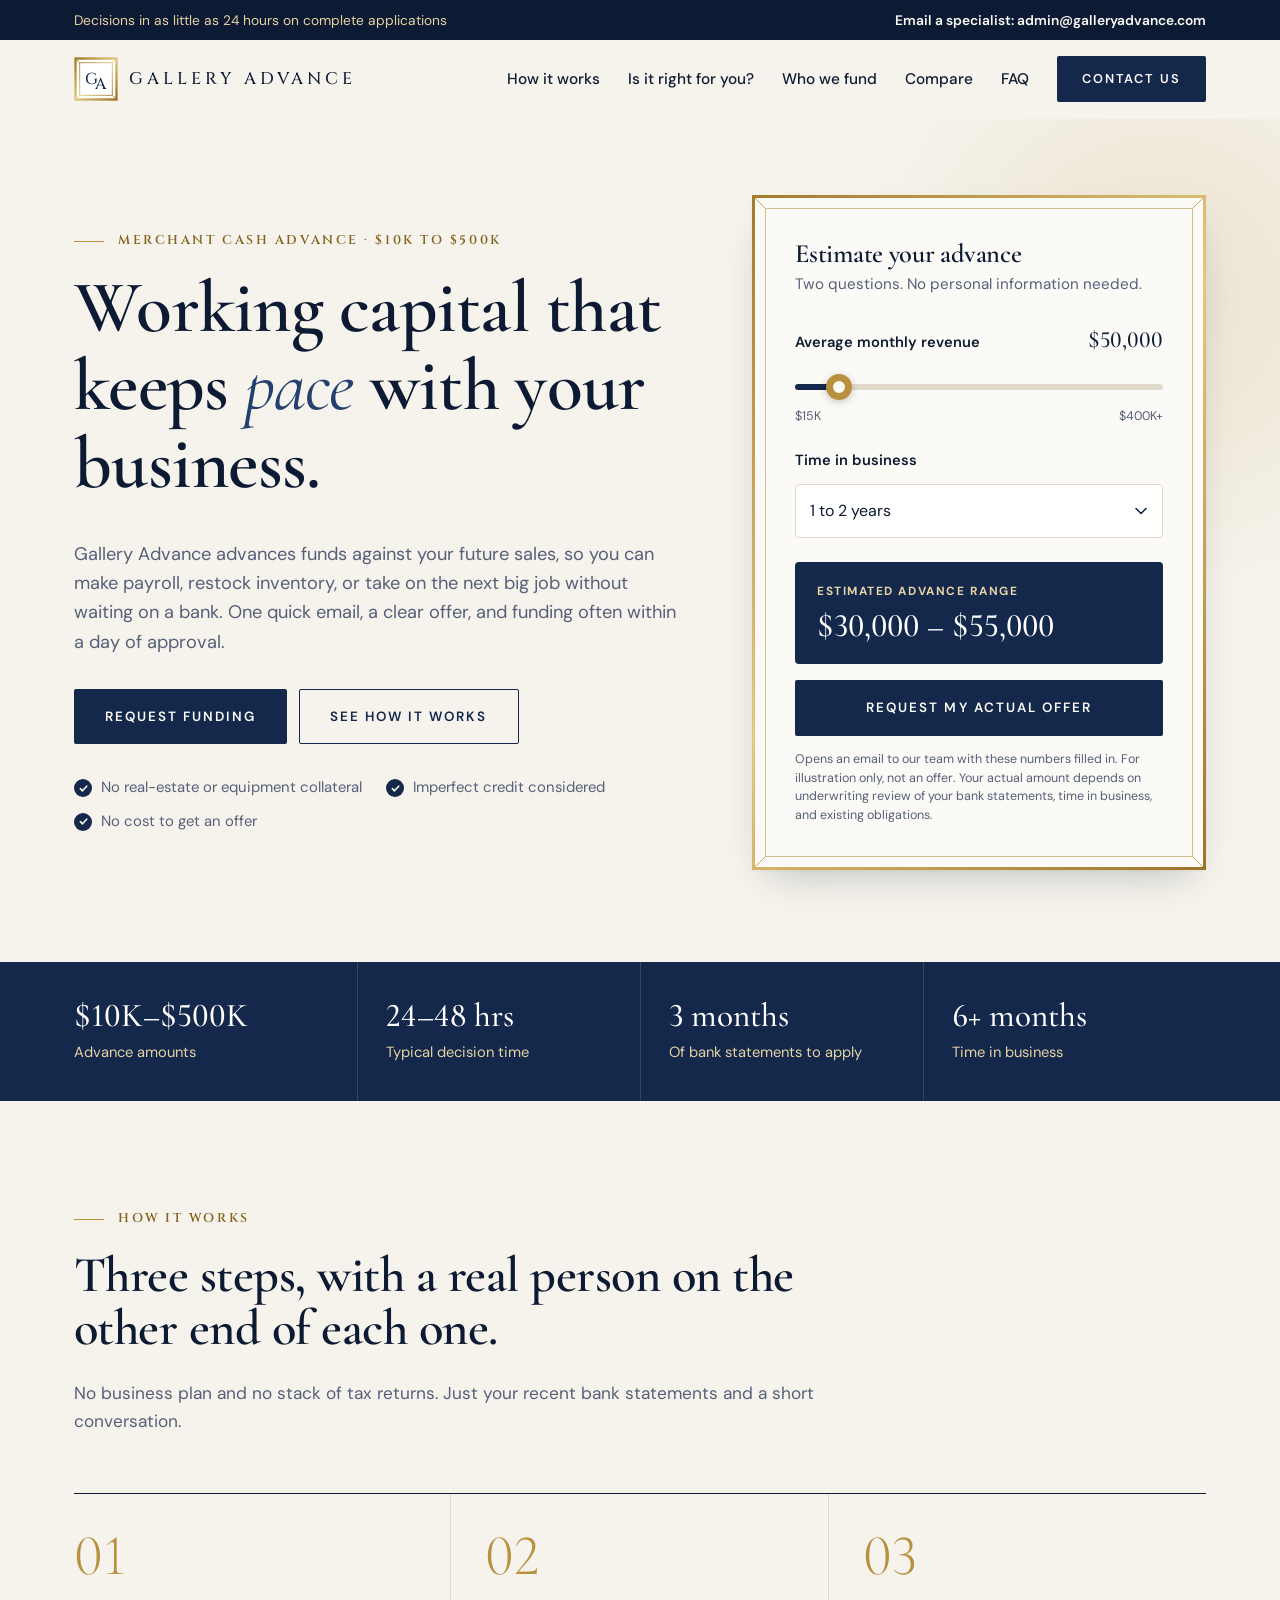
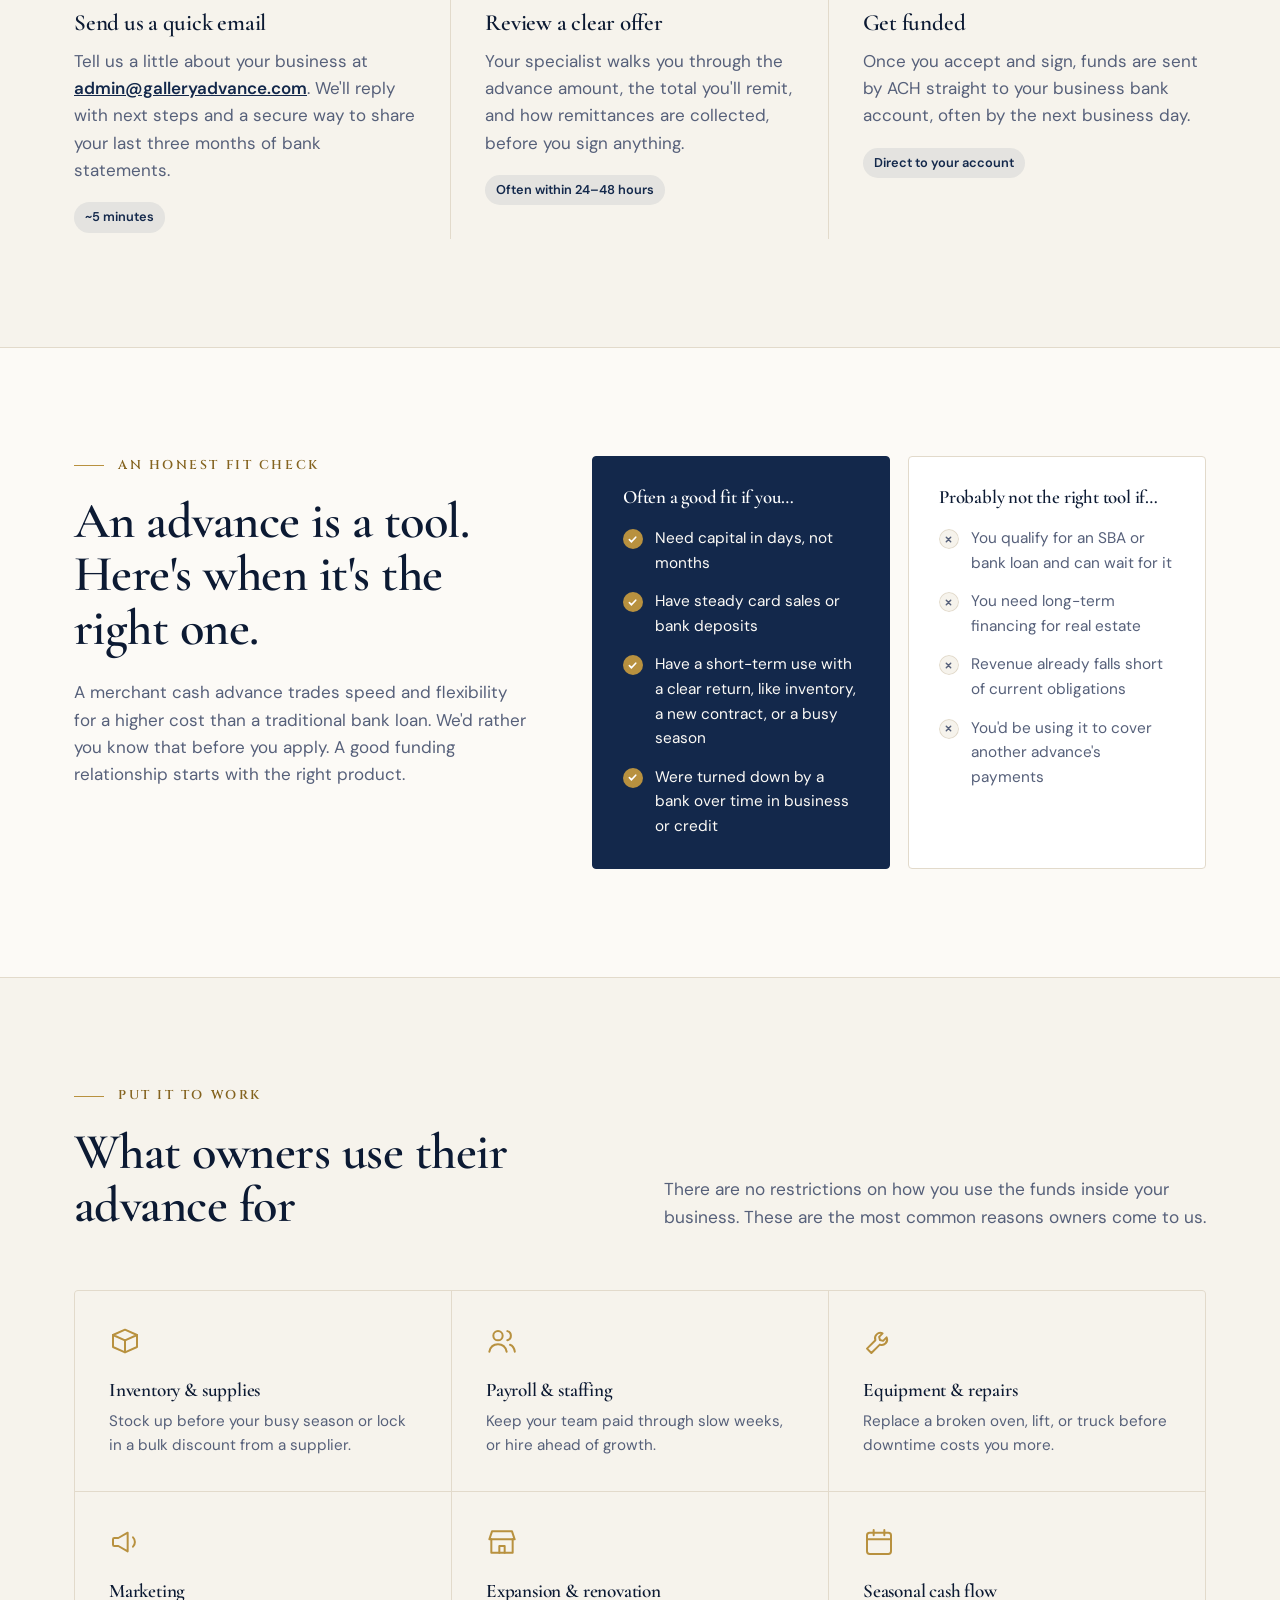
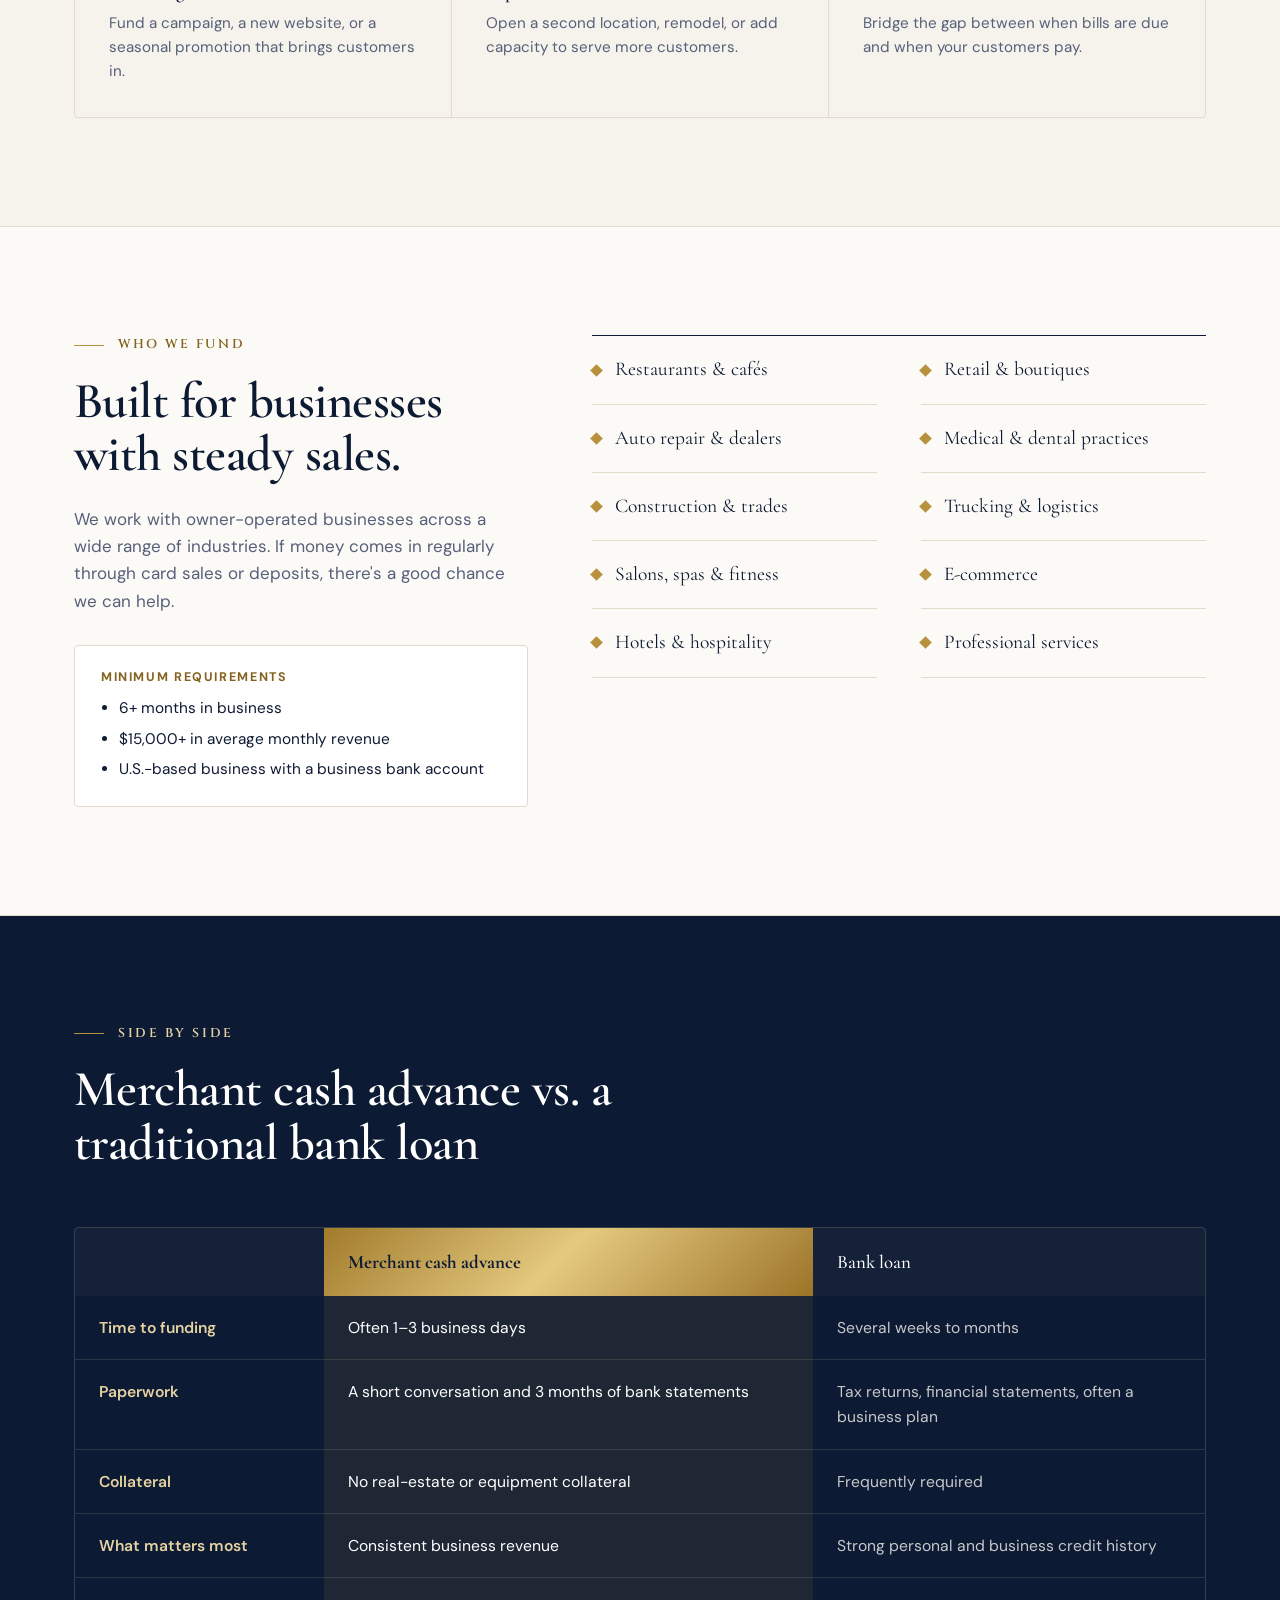
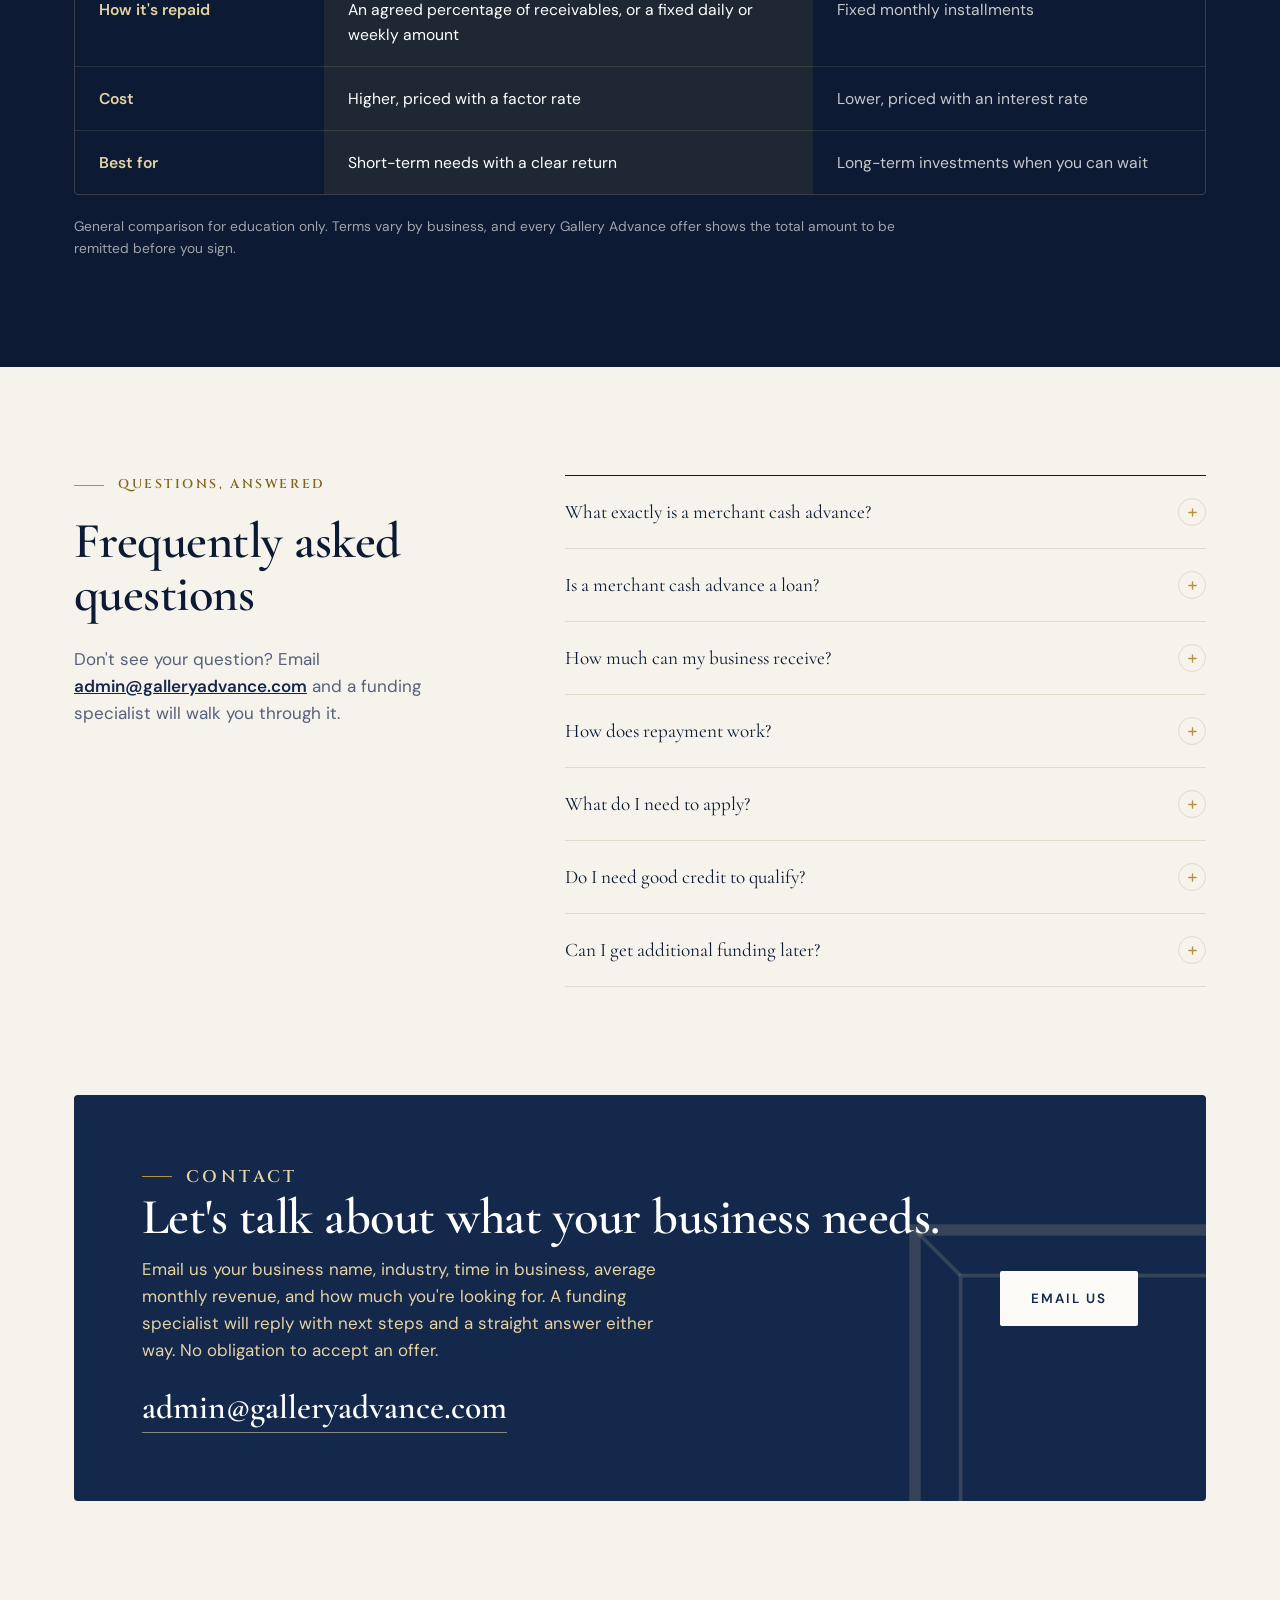
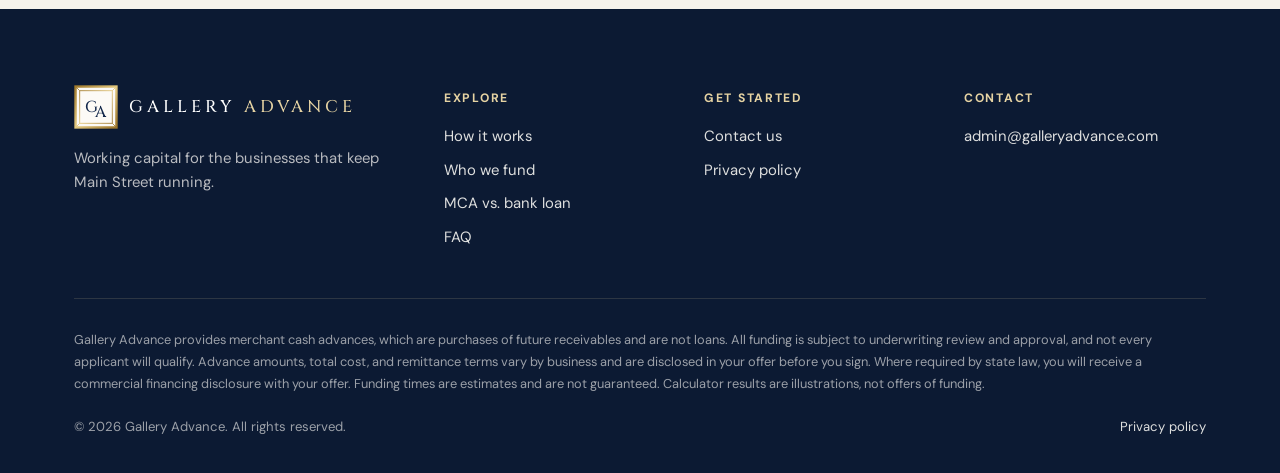
==== index.html @ 84981cef "Launch Gallery Advance website Co-Authored-By: Claude Opus 5.5 <noreply@anthropic.com>" ====
<!doctype html>
<html lang="en">
<head>
  <meta charset="utf-8">
  <meta name="viewport" content="width=device-width, initial-scale=1">
  <title>Gallery Advance | Merchant Cash Advances for Small Business</title>
  <meta name="description" content="Merchant cash advances from $10,000 to $500,000 for established small businesses. One quick email, a clear offer, and funding often within a day of approval.">
  <meta name="theme-color" content="#13284B">
  <meta property="og:type" content="website">
  <meta property="og:title" content="Gallery Advance | Merchant Cash Advances">
  <meta property="og:description" content="Working capital that keeps pace with your business. Advances from $10K to $500K.">
  <link rel="icon" href="data:image/svg+xml,%3Csvg xmlns='http://www.w3.org/2000/svg' viewBox='0 0 40 40'%3E%3Crect x='1.5' y='1.5' width='37' height='37' fill='%23fff' stroke='%23B8913F' stroke-width='3'/%3E%3Crect x='6' y='6' width='28' height='28' fill='none' stroke='%23B8913F' stroke-width='1'/%3E%3Ctext x='20' y='26.5' text-anchor='middle' font-family='Georgia,serif' font-size='16' fill='%2313284B'%3EGA%3C/text%3E%3C/svg%3E">
  <link rel="preconnect" href="https://fonts.googleapis.com">
  <link rel="preconnect" href="https://fonts.gstatic.com" crossorigin>
  <link href="https://fonts.googleapis.com/css2?family=Cinzel:wght@400;500;600&family=Cormorant+Garamond:ital,wght@0,500;0,600;0,700;1,500;1,600&family=DM+Sans:opsz,wght@9..40,400..700&display=swap" rel="stylesheet">
  <link rel="stylesheet" href="styles.css">
  <script type="application/ld+json">
  {"@context":"https://schema.org","@type":"FinancialService","name":"Gallery Advance","url":"https://www.galleryadvance.com/","email":"admin@galleryadvance.com","description":"Merchant cash advances from $10,000 to $500,000 for U.S. small businesses.","areaServed":"US"}
  </script>
</head>
<body>
<a class="skip" href="#main">Skip to content</a>

<div class="topbar">
  <div class="wrap topbar__inner">
    <span class="topbar__msg">Decisions in as little as 24 hours on complete applications</span>
    <a href="mailto:admin@galleryadvance.com">Email a specialist: admin@galleryadvance.com</a>
  </div>
</div>

<header class="header">
  <div class="wrap header__inner">
    <a class="brand" href="index.html" aria-label="Gallery Advance home">
      <svg class="brand__mark" viewBox="0 0 40 40" aria-hidden="true"><defs><linearGradient id="gaGoldH" x1="0" y1="0" x2="1" y2="1"><stop offset="0" stop-color="#A27B2C"/><stop offset=".5" stop-color="#E4C97F"/><stop offset="1" stop-color="#9C7428"/></linearGradient></defs><rect x="1.4" y="1.4" width="37.2" height="37.2" fill="#FFFFFF" stroke="url(#gaGoldH)" stroke-width="2.2"/><rect x="5.2" y="5.2" width="29.6" height="29.6" fill="none" stroke="url(#gaGoldH)" stroke-width=".8"/><path d="M1.4 1.4l3.8 3.8M38.6 1.4l-3.8 3.8M1.4 38.6l3.8-3.8M38.6 38.6l-3.8-3.8" stroke="url(#gaGoldH)" stroke-width=".8"/><text x="10" y="24.5" font-family="Cinzel,Georgia,serif" font-size="14.5" font-weight="500" fill="#13284B">G</text><text x="19" y="29.5" font-family="Cinzel,Georgia,serif" font-size="14.5" font-weight="500" fill="#13284B">A</text></svg>
      <span class="brand__name">Gallery <span>Advance</span></span>
    </a>
    <nav class="nav" id="nav" aria-label="Primary">
      <a href="#how">How it works</a>
      <a href="#fit">Is it right for you?</a>
      <a href="#industries">Who we fund</a>
      <a href="#compare">Compare</a>
      <a href="#faq">FAQ</a>
    </nav>
    <div class="header__cta">
      <a class="btn btn--primary" href="#contact">Contact us</a>
      <button class="menu-btn" type="button" aria-expanded="false" aria-controls="nav" aria-label="Open menu"><span></span><span></span></button>
    </div>
  </div>
</header>

<main id="main">

  <!-- HERO -->
  <section class="hero">
    <div class="wrap hero__grid">
      <div class="hero__copy">
        <p class="eyebrow">Merchant cash advance &middot; $10K to $500K</p>
        <h1>Working capital that keeps <em>pace</em> with your business.</h1>
        <p class="lead">Gallery Advance advances funds against your future sales, so you can make payroll, restock inventory, or take on the next big job without waiting on a bank. One quick email, a clear offer, and funding often within a day of approval.</p>
        <div class="hero__actions">
          <a class="btn btn--primary btn--lg" href="mailto:admin@galleryadvance.com?subject=Funding%20inquiry" data-mail>Request funding</a>
          <a class="btn btn--ghost btn--lg" href="#how">See how it works</a>
        </div>
        <ul class="ticks">
          <li>No real-estate or equipment collateral</li>
          <li>Imperfect credit considered</li>
          <li>No cost to get an offer</li>
        </ul>
      </div>

      <aside class="calc" aria-labelledby="calc-title">
        <h2 id="calc-title">Estimate your advance</h2>
        <p class="calc__sub">Two questions. No personal information needed.</p>

        <label class="calc__label" for="rev">Average monthly revenue <output id="revOut" for="rev">$50,000</output></label>
        <input class="range" type="range" id="rev" min="15000" max="400000" step="5000" value="50000">
        <div class="calc__scale" aria-hidden="true"><span>$15K</span><span>$400K+</span></div>

        <label class="calc__label" for="tib">Time in business</label>
        <select class="control" id="tib">
          <option value="0-6">Less than 6 months</option>
          <option value="6-12">6 to 12 months</option>
          <option value="1-2" selected>1 to 2 years</option>
          <option value="2-5">2 to 5 years</option>
          <option value="5+">More than 5 years</option>
        </select>

        <div class="calc__result" aria-live="polite">
          <span class="calc__result-label" id="calcLabel">Estimated advance range</span>
          <strong id="calcRange">$30,000 – $55,000</strong>
        </div>
        <a class="btn btn--primary btn--block btn--lg" id="calcCta" href="mailto:admin@galleryadvance.com?subject=Funding%20inquiry">Request my actual offer</a>
        <p class="calc__note">Opens an email to our team with these numbers filled in. For illustration only, not an offer. Your actual amount depends on underwriting review of your bank statements, time in business, and existing obligations.</p>
      </aside>
    </div>
  </section>

  <!-- FACTS -->
  <section class="facts" aria-label="Program highlights">
    <div class="wrap facts__grid">
      <div><strong>$10K–$500K</strong><span>Advance amounts</span></div>
      <div><strong>24–48 hrs</strong><span>Typical decision time</span></div>
      <div><strong>3 months</strong><span>Of bank statements to apply</span></div>
      <div><strong>6+ months</strong><span>Time in business</span></div>
    </div>
  </section>

  <!-- HOW IT WORKS -->
  <section class="section" id="how">
    <div class="wrap">
      <div class="section__head">
        <p class="eyebrow">How it works</p>
        <h2>Three steps, with a real person on the other end of each one.</h2>
        <p>No business plan and no stack of tax returns. Just your recent bank statements and a short conversation.</p>
      </div>
      <ol class="steps">
        <li class="step">
          <span class="step__num">01</span>
          <h3>Send us a quick email</h3>
          <p>Tell us a little about your business at <a href="mailto:admin@galleryadvance.com">admin@galleryadvance.com</a>. We'll reply with next steps and a secure way to share your last three months of bank statements.</p>
          <span class="step__meta">~5 minutes</span>
        </li>
        <li class="step">
          <span class="step__num">02</span>
          <h3>Review a clear offer</h3>
          <p>Your specialist walks you through the advance amount, the total you'll remit, and how remittances are collected, before you sign anything.</p>
          <span class="step__meta">Often within 24–48 hours</span>
        </li>
        <li class="step">
          <span class="step__num">03</span>
          <h3>Get funded</h3>
          <p>Once you accept and sign, funds are sent by ACH straight to your business bank account, often by the next business day.</p>
          <span class="step__meta">Direct to your account</span>
        </li>
      </ol>
    </div>
  </section>

  <!-- FIT CHECK -->
  <section class="section section--paper" id="fit">
    <div class="wrap fit">
      <div class="fit__intro">
        <p class="eyebrow">An honest fit check</p>
        <h2>An advance is a tool. Here's when it's the right one.</h2>
        <p>A merchant cash advance trades speed and flexibility for a higher cost than a traditional bank loan. We'd rather you know that before you apply. A good funding relationship starts with the right product.</p>
      </div>
      <div class="fit__cols">
        <div class="fit__card fit__card--yes">
          <h3>Often a good fit if you&hellip;</h3>
          <ul>
            <li>Need capital in days, not months</li>
            <li>Have steady card sales or bank deposits</li>
            <li>Have a short-term use with a clear return, like inventory, a new contract, or a busy season</li>
            <li>Were turned down by a bank over time in business or credit</li>
          </ul>
        </div>
        <div class="fit__card fit__card--no">
          <h3>Probably not the right tool if&hellip;</h3>
          <ul>
            <li>You qualify for an SBA or bank loan and can wait for it</li>
            <li>You need long-term financing for real estate</li>
            <li>Revenue already falls short of current obligations</li>
            <li>You'd be using it to cover another advance's payments</li>
          </ul>
        </div>
      </div>
    </div>
  </section>

  <!-- USES -->
  <section class="section" id="uses">
    <div class="wrap">
      <div class="section__head section__head--split">
        <div>
          <p class="eyebrow">Put it to work</p>
          <h2>What owners use their advance for</h2>
        </div>
        <p class="lead">There are no restrictions on how you use the funds inside your business. These are the most common reasons owners come to us.</p>
      </div>
      <div class="uses">
        <article class="use">
          <svg viewBox="0 0 24 24" aria-hidden="true"><path d="M3 7.5l9-4 9 4-9 4-9-4z"/><path d="M3 7.5v9l9 4 9-4v-9"/><path d="M12 11.5v9"/></svg>
          <h3>Inventory &amp; supplies</h3>
          <p>Stock up before your busy season or lock in a bulk discount from a supplier.</p>
        </article>
        <article class="use">
          <svg viewBox="0 0 24 24" aria-hidden="true"><circle cx="9" cy="8" r="3.5"/><path d="M2.5 20c.8-3.6 3.3-5.5 6.5-5.5s5.7 1.9 6.5 5.5"/><path d="M16 4.6a3.5 3.5 0 010 6.8"/><path d="M18 14.8c2 .7 3.2 2.4 3.6 5.2"/></svg>
          <h3>Payroll &amp; staffing</h3>
          <p>Keep your team paid through slow weeks, or hire ahead of growth.</p>
        </article>
        <article class="use">
          <svg viewBox="0 0 24 24" aria-hidden="true"><path d="M14.7 6.3a4 4 0 00-5.4 5.1L3 17.7 6.3 21l6.3-6.3a4 4 0 005.1-5.4l-2.6 2.6-2.4-.6-.6-2.4 2.6-2.6z"/></svg>
          <h3>Equipment &amp; repairs</h3>
          <p>Replace a broken oven, lift, or truck before downtime costs you more.</p>
        </article>
        <article class="use">
          <svg viewBox="0 0 24 24" aria-hidden="true"><path d="M3 10v4a1 1 0 001 1h3l7 4V5L7 9H4a1 1 0 00-1 1z"/><path d="M18 8.5a5 5 0 010 7"/></svg>
          <h3>Marketing</h3>
          <p>Fund a campaign, a new website, or a seasonal promotion that brings customers in.</p>
        </article>
        <article class="use">
          <svg viewBox="0 0 24 24" aria-hidden="true"><path d="M4 10v10h16V10"/><path d="M2.5 10L4.5 4h15l2 6z"/><path d="M10 20v-5h4v5"/></svg>
          <h3>Expansion &amp; renovation</h3>
          <p>Open a second location, remodel, or add capacity to serve more customers.</p>
        </article>
        <article class="use">
          <svg viewBox="0 0 24 24" aria-hidden="true"><rect x="3" y="5" width="18" height="16" rx="2"/><path d="M3 10h18M8 3v4M16 3v4"/></svg>
          <h3>Seasonal cash flow</h3>
          <p>Bridge the gap between when bills are due and when your customers pay.</p>
        </article>
      </div>
    </div>
  </section>

  <!-- INDUSTRIES -->
  <section class="section section--paper" id="industries">
    <div class="wrap industries">
      <div class="industries__intro">
        <p class="eyebrow">Who we fund</p>
        <h2>Built for businesses with steady sales.</h2>
        <p>We work with owner-operated businesses across a wide range of industries. If money comes in regularly through card sales or deposits, there's a good chance we can help.</p>
        <div class="reqs">
          <h3>Minimum requirements</h3>
          <ul>
            <li>6+ months in business</li>
            <li>$15,000+ in average monthly revenue</li>
            <li>U.S.-based business with a business bank account</li>
          </ul>
        </div>
      </div>
      <ul class="industry-list">
        <li>Restaurants &amp; cafés</li>
        <li>Retail &amp; boutiques</li>
        <li>Auto repair &amp; dealers</li>
        <li>Medical &amp; dental practices</li>
        <li>Construction &amp; trades</li>
        <li>Trucking &amp; logistics</li>
        <li>Salons, spas &amp; fitness</li>
        <li>E-commerce</li>
        <li>Hotels &amp; hospitality</li>
        <li>Professional services</li>
      </ul>
    </div>
  </section>

  <!-- COMPARE -->
  <section class="section section--navy" id="compare">
    <div class="wrap">
      <div class="section__head">
        <p class="eyebrow eyebrow--light">Side by side</p>
        <h2>Merchant cash advance vs. a traditional bank loan</h2>
      </div>
      <div class="table-wrap">
        <table class="compare">
          <thead>
            <tr><th scope="col"><span class="sr-only">Feature</span></th><th scope="col" class="is-mca">Merchant cash advance</th><th scope="col">Bank loan</th></tr>
          </thead>
          <tbody>
            <tr><th scope="row">Time to funding</th><td class="is-mca">Often 1–3 business days</td><td>Several weeks to months</td></tr>
            <tr><th scope="row">Paperwork</th><td class="is-mca">A short conversation and 3 months of bank statements</td><td>Tax returns, financial statements, often a business plan</td></tr>
            <tr><th scope="row">Collateral</th><td class="is-mca">No real-estate or equipment collateral</td><td>Frequently required</td></tr>
            <tr><th scope="row">What matters most</th><td class="is-mca">Consistent business revenue</td><td>Strong personal and business credit history</td></tr>
            <tr><th scope="row">How it's repaid</th><td class="is-mca">An agreed percentage of receivables, or a fixed daily or weekly amount</td><td>Fixed monthly installments</td></tr>
            <tr><th scope="row">Cost</th><td class="is-mca">Higher, priced with a factor rate</td><td>Lower, priced with an interest rate</td></tr>
            <tr><th scope="row">Best for</th><td class="is-mca">Short-term needs with a clear return</td><td>Long-term investments when you can wait</td></tr>
          </tbody>
        </table>
      </div>
      <p class="compare-note">General comparison for education only. Terms vary by business, and every Gallery Advance offer shows the total amount to be remitted before you sign.</p>
    </div>
  </section>

  <!-- FAQ -->
  <section class="section" id="faq">
    <div class="wrap faq">
      <div class="faq__intro">
        <p class="eyebrow">Questions, answered</p>
        <h2>Frequently asked questions</h2>
        <p>Don't see your question? Email <a href="mailto:admin@galleryadvance.com">admin@galleryadvance.com</a> and a funding specialist will walk you through it.</p>
      </div>
      <div class="faq__list">
        <details>
          <summary>What exactly is a merchant cash advance?</summary>
          <p>A merchant cash advance gives your business a lump sum of working capital in exchange for a portion of its future receivables. Instead of borrowing money and paying interest, you sell a fixed amount of future sales at a discount, then remit that amount over time as your business brings in revenue.</p>
        </details>
        <details>
          <summary>Is a merchant cash advance a loan?</summary>
          <p>No. It's a commercial purchase of future receivables, which is why it's priced with a factor rate rather than an interest rate. Before you sign, your specialist will show you the exact total to be remitted, how remittances are collected, and any fees.</p>
        </details>
        <details>
          <summary>How much can my business receive?</summary>
          <p>Advances range from $10,000 to $500,000. Most offers fall between roughly half and one-and-a-half times your average monthly revenue, depending on your deposit history, time in business, and existing obligations.</p>
        </details>
        <details>
          <summary>How does repayment work?</summary>
          <p>Remittances are collected automatically from your business bank account, either as an agreed percentage of your receivables or as a fixed daily or weekly amount based on your average revenue. Agreements include a reconciliation provision, so if your revenue drops you can ask for remittances to be adjusted to reflect what you actually took in.</p>
        </details>
        <details>
          <summary>What do I need to apply?</summary>
          <p>A few details about your business (just email us to get started), your last three months of business bank statements, and a government-issued ID for each owner. Occasionally we'll ask for a voided business check or proof of ownership.</p>
        </details>
        <details>
          <summary>Do I need good credit to qualify?</summary>
          <p>Not necessarily. Our review focuses mainly on the health of your business, meaning your deposits, revenue consistency, and time in business. Owners with less-than-perfect personal credit are regularly considered.</p>
        </details>
        <details>
          <summary>Can I get additional funding later?</summary>
          <p>Yes. Once you've remitted a meaningful portion of your current advance and your account is in good standing, you may be eligible to renew, often for a larger amount.</p>
        </details>
      </div>
    </div>
  </section>

  <!-- CONTACT -->
  <section class="cta-band" id="contact">
    <div class="wrap">
      <div class="cta-band__inner">
        <div>
          <p class="eyebrow eyebrow--light">Contact</p>
          <h2>Let's talk about what your business needs.</h2>
          <p>Email us your business name, industry, time in business, average monthly revenue, and how much you're looking for. A funding specialist will reply with next steps and a straight answer either way. No obligation to accept an offer.</p>
          <a class="cta-band__email" href="mailto:admin@galleryadvance.com">admin@galleryadvance.com</a>
        </div>
        <div class="cta-band__actions">
          <a class="btn btn--light btn--lg" href="mailto:admin@galleryadvance.com?subject=Funding%20inquiry" data-mail>Email us</a>
        </div>
      </div>
    </div>
  </section>
</main>

<footer class="footer">
  <div class="wrap">
    <div class="footer__grid">
      <div>
        <a class="brand" href="index.html" aria-label="Gallery Advance home">
          <svg class="brand__mark" viewBox="0 0 40 40" aria-hidden="true"><defs><linearGradient id="gaGoldF" x1="0" y1="0" x2="1" y2="1"><stop offset="0" stop-color="#A27B2C"/><stop offset=".5" stop-color="#E4C97F"/><stop offset="1" stop-color="#9C7428"/></linearGradient></defs><rect x="1.4" y="1.4" width="37.2" height="37.2" fill="#FCFAF6" stroke="url(#gaGoldF)" stroke-width="2.2"/><rect x="5.2" y="5.2" width="29.6" height="29.6" fill="none" stroke="url(#gaGoldF)" stroke-width=".8"/><path d="M1.4 1.4l3.8 3.8M38.6 1.4l-3.8 3.8M1.4 38.6l3.8-3.8M38.6 38.6l-3.8-3.8" stroke="url(#gaGoldF)" stroke-width=".8"/><text x="10" y="24.5" font-family="Cinzel,Georgia,serif" font-size="14.5" font-weight="500" fill="#13284B">G</text><text x="19" y="29.5" font-family="Cinzel,Georgia,serif" font-size="14.5" font-weight="500" fill="#13284B">A</text></svg>
          <span class="brand__name">Gallery <span>Advance</span></span>
        </a>
        <p class="footer__blurb">Working capital for the businesses that keep Main Street running.</p>
      </div>
      <div>
        <h4>Explore</h4>
        <ul>
          <li><a href="#how">How it works</a></li>
          <li><a href="#industries">Who we fund</a></li>
          <li><a href="#compare">MCA vs. bank loan</a></li>
          <li><a href="#faq">FAQ</a></li>
        </ul>
      </div>
      <div>
        <h4>Get started</h4>
        <ul>
          <li><a href="#contact">Contact us</a></li>
          <li><a href="privacy.html">Privacy policy</a></li>
        </ul>
      </div>
      <div>
        <h4>Contact</h4>
        <ul>
          <li><a href="mailto:admin@galleryadvance.com">admin@galleryadvance.com</a></li>
        </ul>
      </div>
    </div>
    <div class="footer__legal">
      <p>Gallery Advance provides merchant cash advances, which are purchases of future receivables and are not loans. All funding is subject to underwriting review and approval, and not every applicant will qualify. Advance amounts, total cost, and remittance terms vary by business and are disclosed in your offer before you sign. Where required by state law, you will receive a commercial financing disclosure with your offer. Funding times are estimates and are not guaranteed. Calculator results are illustrations, not offers of funding.</p>
    </div>
    <div class="footer__bottom">
      <span>&copy; <span data-year>2026</span> Gallery Advance. All rights reserved.</span>
      <a href="privacy.html">Privacy policy</a>
    </div>
  </div>
</footer>

<script src="main.js" defer></script>
</body>
</html>
---- styles.css ----
/* ==========================================================
   Gallery Advance — site styles
   Palette: ivory · navy · gold (matches the GA framed logo)
   Type: Cormorant Garamond (display) + Cinzel (caps) + DM Sans (text)
   ========================================================== */

*,*::before,*::after{box-sizing:border-box}
html{scroll-behavior:smooth;-webkit-text-size-adjust:100%}
[hidden]{display:none!important}

:root{
  --cream:#F6F3EC;
  --paper:#FCFAF6;
  --white:#FFFFFF;
  --ink:#0F1B33;
  --navy:#13284B;
  --navy-deep:#0C1A33;
  --navy-2:#24406E;
  --gold:#B8913F;         /* decorative fills + frames */
  --gold-ink:#84631F;     /* gold for small text on light bg */
  --gold-light:#E6D3A3;
  --gold-grad:linear-gradient(135deg,#A27B2C 0%,#E4C97F 48%,#9C7428 100%);
  --muted:#56607A;
  --line:#E2DACB;
  --error:#A8402C;
  --serif:"Cormorant Garamond",Georgia,"Times New Roman",serif;
  --caps:"Cinzel",Georgia,serif;
  --sans:"DM Sans",system-ui,-apple-system,"Segoe UI",Roboto,sans-serif;
  --r:4px;
  --wrap:1180px;
  --shadow:0 1px 2px rgba(12,26,51,.05),0 18px 40px -18px rgba(12,26,51,.28);
}
html{font-variant-numeric:lining-nums}

body{margin:0;background:var(--cream);color:var(--ink);font-family:var(--sans);font-size:17px;line-height:1.6;-webkit-font-smoothing:antialiased;text-rendering:optimizeLegibility}
img,svg{display:block;max-width:100%}
a{color:inherit}
h1,h2,h3{font-family:var(--serif);font-weight:600;line-height:1.06;letter-spacing:-.01em;margin:0 0 .5em;color:var(--navy-deep)}
h1{font-size:clamp(2.7rem,5.8vw,4.6rem)}
h2{font-size:clamp(2.15rem,4vw,3.15rem)}
h3{font-size:1.45rem;line-height:1.15}
p{margin:0 0 1em}
:focus-visible{outline:3px solid var(--gold);outline-offset:3px}
section[id]{scroll-margin-top:96px}

.wrap{max-width:var(--wrap);margin:0 auto;padding:0 24px}
.sr-only{position:absolute;width:1px;height:1px;padding:0;margin:-1px;overflow:hidden;clip:rect(0,0,0,0);white-space:nowrap;border:0}
.skip{position:absolute;left:16px;top:-80px;z-index:100;background:var(--navy);color:var(--paper);padding:10px 16px;border-radius:8px;text-decoration:none;font-weight:600}
.skip:focus{top:12px}

.eyebrow{font-family:var(--caps);font-size:.8rem;font-weight:600;letter-spacing:.2em;text-transform:uppercase;color:var(--gold-ink);margin:0 0 18px;display:flex;align-items:center;gap:14px}
.eyebrow::before{content:"";width:30px;height:1px;background:var(--gold);flex:none}
.eyebrow--light{color:var(--gold-light)}
.lead{font-size:1.14rem;color:var(--muted);max-width:35em}

/* ---------- Buttons ---------- */
.btn{display:inline-flex;align-items:center;justify-content:center;gap:8px;font:600 .8rem/1 var(--sans);letter-spacing:.15em;text-transform:uppercase;padding:16px 24px;border-radius:2px;text-decoration:none;border:1.5px solid transparent;cursor:pointer;transition:background-color .2s,color .2s,border-color .2s,transform .2s;white-space:nowrap}
.btn:active{transform:translateY(1px)}
.btn--primary{background:var(--navy);color:var(--paper)}
.btn--primary:hover{background:var(--navy-2)}
.btn--ghost{border-color:var(--navy);color:var(--navy)}
.btn--ghost:hover{background:var(--navy);color:var(--paper)}
.btn--light{background:var(--paper);color:var(--navy)}
.btn--light:hover{background:var(--white)}
.btn--lg{padding:20px 30px;font-size:.84rem}
.btn--block{width:100%}
.btn[disabled]{opacity:.65;cursor:progress}

/* ---------- Top bar + header ---------- */
.topbar{background:var(--navy-deep);color:var(--gold-light);font-size:.86rem}
.topbar__inner{display:flex;justify-content:space-between;align-items:center;gap:16px;min-height:40px}
.topbar a{color:var(--paper);text-decoration:none;font-weight:600}
.topbar a:hover{text-decoration:underline}

.header{position:sticky;top:0;z-index:50;background:rgba(246,243,236,.93);-webkit-backdrop-filter:saturate(1.4) blur(10px);backdrop-filter:saturate(1.4) blur(10px);border-bottom:1px solid transparent;transition:border-color .2s,box-shadow .2s}
.header.is-scrolled{border-color:var(--line);box-shadow:0 8px 24px -20px rgba(12,26,51,.6)}
.header__inner{display:flex;align-items:center;gap:28px;min-height:78px;position:relative}
.brand{display:flex;align-items:center;gap:11px;text-decoration:none;color:var(--navy-deep);flex:none}
.brand svg{width:44px;height:44px;flex:none}
.brand__name{font-family:var(--caps);font-size:1.06rem;font-weight:500;letter-spacing:.24em;line-height:1;text-transform:uppercase;white-space:nowrap}
.brand__name span{display:inline}
.nav{display:flex;gap:28px;margin-left:auto}
.nav a{text-decoration:none;font-weight:500;font-size:.96rem;color:var(--ink);position:relative;padding:6px 0}
.nav a::after{content:"";position:absolute;left:0;right:0;bottom:0;height:1.5px;background:var(--gold);transform:scaleX(0);transform-origin:left;transition:transform .25s}
.nav a:hover::after{transform:scaleX(1)}
.header__cta{display:flex;align-items:center;gap:10px}
.menu-btn{display:none;width:44px;height:44px;border-radius:50%;border:1.5px solid var(--navy);background:transparent;align-items:center;justify-content:center;flex-direction:column;gap:5px;cursor:pointer;padding:0}
.menu-btn span{display:block;width:18px;height:1.5px;background:var(--navy);transition:transform .2s}
.menu-btn[aria-expanded="true"] span:first-child{transform:translateY(3.25px) rotate(45deg)}
.menu-btn[aria-expanded="true"] span:last-child{transform:translateY(-3.25px) rotate(-45deg)}

/* ---------- Hero ---------- */
.hero{padding:76px 0 92px;position:relative;overflow:hidden}
.hero::before{content:"";position:absolute;right:-220px;top:-160px;width:680px;height:680px;border-radius:50%;background:radial-gradient(circle,rgba(184,145,63,.17),transparent 64%);pointer-events:none}
.hero__grid{display:grid;grid-template-columns:1.15fr .85fr;gap:64px;align-items:center;position:relative}
.hero h1 em{font-style:italic;font-weight:400;color:var(--navy-2)}
.hero__actions{display:flex;flex-wrap:wrap;gap:12px;margin:32px 0}
.ticks{list-style:none;padding:0;margin:0;display:flex;flex-wrap:wrap;gap:10px 24px;font-size:.93rem;color:var(--muted)}
.ticks li{display:flex;align-items:center;gap:9px}
.ticks li::before{content:"";width:18px;height:18px;border-radius:50%;flex:none;background:var(--navy) url("data:image/svg+xml,%3Csvg xmlns='http://www.w3.org/2000/svg' viewBox='0 0 12 12'%3E%3Cpath d='M2.6 6.2l2.3 2.3 4.6-5' fill='none' stroke='%23F6F3EC' stroke-width='1.8' stroke-linecap='round' stroke-linejoin='round'/%3E%3C/svg%3E") center/11px no-repeat}

/* ---------- Calculator card ---------- */
/* Framed like the GA logo: gold outer frame, thin inner frame, bevelled corners */
.calc{border:3px solid transparent;border-radius:0;padding:42px 40px;box-shadow:var(--shadow);position:relative;background:linear-gradient(var(--paper),var(--paper)) padding-box,var(--gold-grad) border-box}
.calc::before{content:"";position:absolute;inset:10px;border:1px solid rgba(184,145,63,.6);pointer-events:none}
.calc::after{content:"";position:absolute;inset:0;pointer-events:none;background:
  linear-gradient(45deg,transparent calc(50% - .7px),rgba(184,145,63,.75) 50%,transparent calc(50% + .7px)) left top/10px 10px no-repeat,
  linear-gradient(-45deg,transparent calc(50% - .7px),rgba(184,145,63,.75) 50%,transparent calc(50% + .7px)) right top/10px 10px no-repeat,
  linear-gradient(-45deg,transparent calc(50% - .7px),rgba(184,145,63,.75) 50%,transparent calc(50% + .7px)) left bottom/10px 10px no-repeat,
  linear-gradient(45deg,transparent calc(50% - .7px),rgba(184,145,63,.75) 50%,transparent calc(50% + .7px)) right bottom/10px 10px no-repeat}
.calc h2{font-size:1.65rem;margin-bottom:4px}
.calc__sub{color:var(--muted);font-size:.95rem;margin-bottom:26px}
.calc__label{display:flex;justify-content:space-between;align-items:baseline;gap:12px;font-weight:600;font-size:.92rem;margin-bottom:12px}
.calc__label output{font-family:var(--serif);font-size:1.45rem;color:var(--navy-deep);font-weight:500}
.calc__scale{display:flex;justify-content:space-between;font-size:.78rem;color:var(--muted);margin:8px 0 22px}
.calc__result{margin:24px 0 16px;padding:20px 22px;border-radius:4px;background:var(--navy);color:var(--paper)}
.calc__result-label{display:block;font-size:.74rem;font-weight:700;letter-spacing:.13em;text-transform:uppercase;color:var(--gold-light);margin-bottom:6px}
.calc__result strong{font-family:var(--serif);font-weight:500;font-size:clamp(1.55rem,2.8vw,2.05rem);line-height:1.15;display:block;color:var(--white)}
.calc__note{font-size:.78rem;color:var(--muted);margin:14px 0 0;line-height:1.5}

.range{-webkit-appearance:none;appearance:none;width:100%;height:6px;border-radius:999px;background:linear-gradient(to right,var(--navy) 0,var(--navy) var(--fill,10%),var(--line) var(--fill,10%));margin:0;cursor:pointer}
.range::-webkit-slider-thumb{-webkit-appearance:none;width:26px;height:26px;border-radius:50%;background:var(--paper);border:7px solid var(--gold);box-shadow:0 2px 8px rgba(0,0,0,.22)}
.range::-moz-range-thumb{width:12px;height:12px;border-radius:50%;background:var(--paper);border:7px solid var(--gold);box-shadow:0 2px 8px rgba(0,0,0,.22)}
.range:focus-visible{outline:3px solid var(--gold-light);outline-offset:8px}

/* ---------- Form controls (shared) ---------- */
.control,.field input,.field select,.field textarea{width:100%;font:inherit;font-size:1rem;padding:13px 14px;border:1.5px solid var(--line);border-radius:4px;background:var(--white);color:var(--ink);transition:border-color .2s,box-shadow .2s}
select.control,.field select{-webkit-appearance:none;appearance:none;padding-right:40px;background:var(--white) url("data:image/svg+xml,%3Csvg xmlns='http://www.w3.org/2000/svg' viewBox='0 0 12 8'%3E%3Cpath d='M1 1.5l5 5 5-5' fill='none' stroke='%2313284B' stroke-width='1.6' stroke-linecap='round' stroke-linejoin='round'/%3E%3C/svg%3E") no-repeat right 15px center/12px 8px;cursor:pointer}
.control:focus,.field input:focus,.field select:focus,.field textarea:focus{outline:none;border-color:var(--navy);box-shadow:0 0 0 4px rgba(19,40,75,.13)}

/* ---------- Facts band ---------- */
.facts{background:var(--navy);color:var(--paper)}
.facts__grid{display:grid;grid-template-columns:repeat(4,1fr)}
.facts__grid > div{padding:36px 28px;border-left:1px solid rgba(230,211,163,.18)}
.facts__grid > div:first-child{border-left:0;padding-left:0}
.facts strong{display:block;font-family:var(--serif);font-weight:500;font-size:clamp(1.65rem,2.6vw,2.25rem);line-height:1.1;color:var(--white);margin-bottom:4px}
.facts span{font-size:.92rem;color:var(--gold-light)}

/* ---------- Sections ---------- */
.section{padding:108px 0}
.section--paper{background:var(--paper);border-block:1px solid var(--line)}
.section--navy{background:var(--navy-deep);color:var(--paper)}
.section--navy h2{color:var(--white)}
.section__head{max-width:740px;margin-bottom:58px}
.section__head p:not(.eyebrow){color:var(--muted);font-size:1.08rem}
.section__head--split{max-width:none;display:grid;grid-template-columns:1fr 1fr;gap:48px;align-items:end}
.section__head--split h2{margin:0}
.section__head--split > p{margin:0}

/* How it works */
.steps{list-style:none;margin:0;padding:0;display:grid;grid-template-columns:repeat(3,1fr);border-top:1.5px solid var(--navy-deep)}
.step{padding:34px 34px 6px 0;border-right:1px solid var(--line)}
.step + .step{padding-left:34px}
.step:last-child{border-right:0;padding-right:0}
.step__num{display:block;font-family:var(--serif);font-size:3.6rem;line-height:1;color:var(--gold);font-weight:300;margin-bottom:24px}
.step p{color:var(--muted);margin:0}
.step__meta{display:inline-block;margin-top:18px;font-size:.8rem;font-weight:600;color:var(--navy);background:rgba(19,40,75,.08);padding:5px 11px;border-radius:999px}

/* Fit check */
.fit{display:grid;grid-template-columns:.85fr 1.15fr;gap:64px;align-items:start}
.fit__intro p:not(.eyebrow){color:var(--muted)}
.fit__cols{display:grid;grid-template-columns:1fr 1fr;gap:18px}
.fit__card{border-radius:var(--r);padding:30px;background:var(--white);border:1px solid var(--line)}
.fit__card h3{font-size:1.18rem;margin-bottom:18px}
.fit__card ul{list-style:none;margin:0;padding:0;display:grid;gap:14px;font-size:.96rem}
.fit__card li{display:grid;grid-template-columns:20px 1fr;gap:12px;align-items:start}
.fit__card li::before{content:"";width:20px;height:20px;margin-top:3px;border-radius:50%}
.fit__card--yes{background:var(--navy);color:var(--paper);border-color:var(--navy)}
.fit__card--yes h3{color:var(--white)}
.fit__card--yes li::before{background:var(--gold) url("data:image/svg+xml,%3Csvg xmlns='http://www.w3.org/2000/svg' viewBox='0 0 12 12'%3E%3Cpath d='M2.6 6.2l2.3 2.3 4.6-5' fill='none' stroke='white' stroke-width='1.8' stroke-linecap='round' stroke-linejoin='round'/%3E%3C/svg%3E") center/11px no-repeat}
.fit__card--no li::before{background:var(--cream) url("data:image/svg+xml,%3Csvg xmlns='http://www.w3.org/2000/svg' viewBox='0 0 12 12'%3E%3Cpath d='M3.6 3.6l4.8 4.8M8.4 3.6l-4.8 4.8' stroke='%2356607A' stroke-width='1.6' stroke-linecap='round'/%3E%3C/svg%3E") center/11px no-repeat;box-shadow:inset 0 0 0 1px var(--line)}
.fit__card--no li{color:var(--muted)}

/* Uses */
.uses{display:grid;grid-template-columns:repeat(3,1fr);gap:1px;background:var(--line);border:1px solid var(--line);border-radius:var(--r);overflow:hidden}
.use{background:var(--cream);padding:34px;transition:background-color .2s}
.use:hover{background:var(--paper)}
.use svg{width:32px;height:32px;color:var(--gold);margin-bottom:22px;fill:none;stroke:currentColor;stroke-width:1.5;stroke-linecap:round;stroke-linejoin:round}
.use h3{font-size:1.2rem;margin-bottom:8px}
.use p{color:var(--muted);font-size:.95rem;margin:0}

/* Industries */
.industries{display:grid;grid-template-columns:.85fr 1.15fr;gap:64px;align-items:start}
.industries__intro p:not(.eyebrow){color:var(--muted)}
.reqs{margin-top:30px;padding:24px 26px;border-radius:var(--r);background:var(--white);border:1px solid var(--line)}
.reqs h3{font-family:var(--sans);font-size:.78rem;font-weight:700;letter-spacing:.13em;text-transform:uppercase;color:var(--gold-ink);margin-bottom:12px}
.reqs ul{margin:0;padding-left:18px;color:var(--ink);font-size:.96rem;display:grid;gap:6px}
.industry-list{list-style:none;margin:0;padding:0;display:grid;grid-template-columns:1fr 1fr;column-gap:44px;border-top:1.5px solid var(--navy-deep)}
.industry-list li{display:flex;align-items:center;gap:14px;padding:18px 0;border-bottom:1px solid var(--line);font-family:var(--serif);font-size:1.22rem;color:var(--navy-deep)}
.industry-list li::before{content:"";width:9px;height:9px;transform:rotate(45deg);background:var(--gold);flex:none}

/* Compare */
.table-wrap{overflow-x:auto;border-radius:var(--r);border:1px solid rgba(230,211,163,.2);-webkit-overflow-scrolling:touch}
.compare{width:100%;border-collapse:collapse;min-width:640px;font-size:.98rem}
.compare th,.compare td{padding:19px 24px;text-align:left;border-bottom:1px solid rgba(230,211,163,.14);vertical-align:top}
.compare thead th{font-family:var(--serif);font-weight:500;font-size:1.18rem;color:var(--white);background:rgba(255,255,255,.03)}
.compare thead th.is-mca{background:var(--gold-grad);color:var(--navy-deep);font-weight:700}
.compare tbody th{font-weight:600;color:var(--gold-light);width:22%}
.compare td{color:rgba(252,250,246,.78)}
.compare td.is-mca{background:rgba(184,145,63,.11);color:var(--white)}
.compare tr:last-child th,.compare tr:last-child td{border-bottom:0}
.compare-note{font-size:.86rem;color:rgba(252,250,246,.62);margin:20px 0 0;max-width:60em}

/* FAQ */
.faq{display:grid;grid-template-columns:.8fr 1.2fr;gap:64px;align-items:start}
.faq__intro p:not(.eyebrow){color:var(--muted)}
.faq__intro a{color:var(--navy);font-weight:600}
.faq__list{border-top:1.5px solid var(--navy-deep)}
.faq details{border-bottom:1px solid var(--line)}
.faq summary{list-style:none;cursor:pointer;display:flex;justify-content:space-between;align-items:center;gap:20px;padding:22px 0;font-family:var(--serif);font-size:1.2rem;line-height:1.3;color:var(--navy-deep)}
.faq summary::-webkit-details-marker{display:none}
.faq summary::after{content:"";width:28px;height:28px;flex:none;border-radius:50%;border:1.5px solid var(--line);background:url("data:image/svg+xml,%3Csvg xmlns='http://www.w3.org/2000/svg' viewBox='0 0 12 12'%3E%3Cpath d='M6 2v8M2 6h8' stroke='%23B8913F' stroke-width='1.5' stroke-linecap='round'/%3E%3C/svg%3E") center/11px no-repeat;transition:transform .25s,background-color .2s}
.faq details[open] summary::after{transform:rotate(45deg);background-color:var(--paper)}
.faq summary:hover{color:var(--navy-2)}
.faq details p{color:var(--muted);padding:0 48px 24px 0;margin:0}

/* CTA band */
.cta-band{padding:0 0 108px}
.cta-band__inner{background:var(--navy) url("data:image/svg+xml,%3Csvg xmlns='http://www.w3.org/2000/svg' viewBox='0 0 200 200' fill='none' stroke='%23E6D3A3' stroke-opacity='.16'%3E%3Crect x='10' y='10' width='180' height='180' stroke-width='6'/%3E%3Crect x='34' y='34' width='132' height='132' stroke-width='2'/%3E%3Cpath d='M10 10l24 24M190 10l-24 24M10 190l24-24M190 190l-24-24' stroke-width='2'/%3E%3C/svg%3E") no-repeat right -70px bottom -90px/380px;color:var(--paper);border-radius:4px;padding:68px;display:grid;grid-template-columns:1.4fr auto;gap:44px;align-items:center}
.cta-band h2{color:var(--white);margin-bottom:12px}
.cta-band p{color:var(--gold-light);margin:0;font-size:1.06rem;max-width:32em}
.cta-band__actions{display:flex;flex-direction:column;gap:12px}
.cta-band .btn--ghost{border-color:rgba(230,211,163,.6);color:var(--paper)}
.cta-band .btn--ghost:hover{background:var(--paper);color:var(--navy);border-color:var(--paper)}

/* ---------- Footer ---------- */
.footer{background:var(--navy-deep);color:rgba(252,250,246,.72);padding:76px 0 36px;font-size:.93rem}
.footer__grid{display:grid;grid-template-columns:1.5fr 1fr 1fr 1.1fr;gap:40px;padding-bottom:48px;border-bottom:1px solid rgba(230,211,163,.15)}
.footer .brand{color:var(--white);margin-bottom:18px}
.footer .brand__name span{color:var(--gold-light)}
.footer__blurb{max-width:26em}
.footer h4{font-family:var(--sans);font-size:.76rem;letter-spacing:.14em;text-transform:uppercase;color:var(--gold-light);margin:4px 0 16px;font-weight:700}
.footer ul{list-style:none;margin:0;padding:0;display:grid;gap:10px}
.footer a{text-decoration:none;color:rgba(252,250,246,.88)}
.footer a:hover{color:var(--white);text-decoration:underline}
.footer__legal{padding-top:30px;font-size:.8rem;line-height:1.7;color:rgba(252,250,246,.6)}
.footer__legal p{margin:0 0 10px}
.footer__bottom{display:flex;justify-content:space-between;flex-wrap:wrap;gap:12px;margin-top:22px;font-size:.82rem;color:rgba(252,250,246,.6)}

/* ---------- Legal page ---------- */
.legal{padding:64px 0 108px}
.legal .wrap{max-width:820px}
.legal h1{font-size:clamp(2.2rem,4vw,3rem)}
.legal h2{font-size:1.45rem;margin:2.2em 0 .6em}
.legal p,.legal li{color:var(--muted)}
.legal ul{padding-left:20px}
.legal .updated{font-size:.9rem;color:var(--gold-ink);font-weight:600}

/* ---------- Responsive ---------- */
@media (max-width:1040px){
  .nav{gap:20px}
}
.nav a{white-space:nowrap}
@media (max-width:1120px){
  .nav{position:absolute;top:100%;left:0;right:0;flex-direction:column;gap:0;background:var(--paper);border-bottom:1px solid var(--line);box-shadow:0 20px 30px -24px rgba(12,26,51,.5);padding:6px 24px 18px;display:none;margin:0}
  .nav.is-open{display:flex}
  .nav a{padding:15px 0;border-bottom:1px solid var(--line)}
  .nav a::after{display:none}
  .menu-btn{display:inline-flex}
  .header__cta{margin-left:auto}
}
@media (max-width:960px){
  .hero__grid,.fit,.industries,.faq{grid-template-columns:1fr;gap:44px}
  .hero{padding:52px 0 68px}
  .footer__grid{grid-template-columns:1fr 1fr}
}
@media (max-width:800px){
  .section{padding:76px 0}
  .section__head{margin-bottom:40px}
  .section__head--split{grid-template-columns:1fr;gap:14px}
  .facts__grid{grid-template-columns:1fr 1fr}
  .facts__grid > div{padding:26px 16px 26px 0;border-left:0;border-top:1px solid rgba(230,211,163,.18)}
  .facts__grid > div:nth-child(-n+2){border-top:0}
  .facts__grid > div:nth-child(even){padding-left:16px;border-left:1px solid rgba(230,211,163,.18)}
  .steps{grid-template-columns:1fr}
  .step,.step + .step{padding:28px 0;border-right:0;border-bottom:1px solid var(--line)}
  .step:last-child{border-bottom:0}
  .uses{grid-template-columns:1fr 1fr}
  .cta-band{padding-bottom:76px}
  .cta-band__inner{grid-template-columns:1fr;padding:44px 28px;gap:28px;background-size:220px}
}
@media (max-width:600px){
  .wrap{padding:0 16px}
  body{font-size:16px}
  .topbar__msg{display:none}
  .topbar__inner{justify-content:center}
  .header__inner{min-height:68px;gap:12px}
  .brand svg{width:36px;height:36px}
  .brand__name{font-size:.8rem;letter-spacing:.18em;line-height:1.25}
  .header .brand__name span{display:block}
  .header__cta .btn{padding:12px 14px;font-size:.7rem;letter-spacing:.1em}
  .nav{padding:6px 16px 18px}
  .calc{padding:26px 22px}
  .fit__cols,.uses,.industry-list{grid-template-columns:1fr}
  .use{padding:28px 24px}
  .footer__grid{grid-template-columns:1fr}
  .faq details p{padding-right:0}
  .hero__actions .btn{flex:1 1 100%}
}
@media (max-width:360px){
  .header__cta .btn{padding:11px 10px}
}
@media (prefers-reduced-motion:reduce){
  html{scroll-behavior:auto}
  *,*::before,*::after{transition:none!important;animation:none!important}
}

/* ---------- Contact section ---------- */
.cta-band__email{display:inline-block;margin-top:24px;font-family:var(--serif);font-weight:600;font-size:clamp(1.45rem,3vw,2.1rem);line-height:1.2;color:var(--white);text-decoration:none;border-bottom:1px solid rgba(230,211,163,.55);padding-bottom:4px;overflow-wrap:anywhere;transition:color .2s,border-color .2s}
.cta-band__email:hover{color:var(--gold-light);border-color:var(--gold-light)}
.step p a,.faq__intro a{color:var(--navy);font-weight:600}
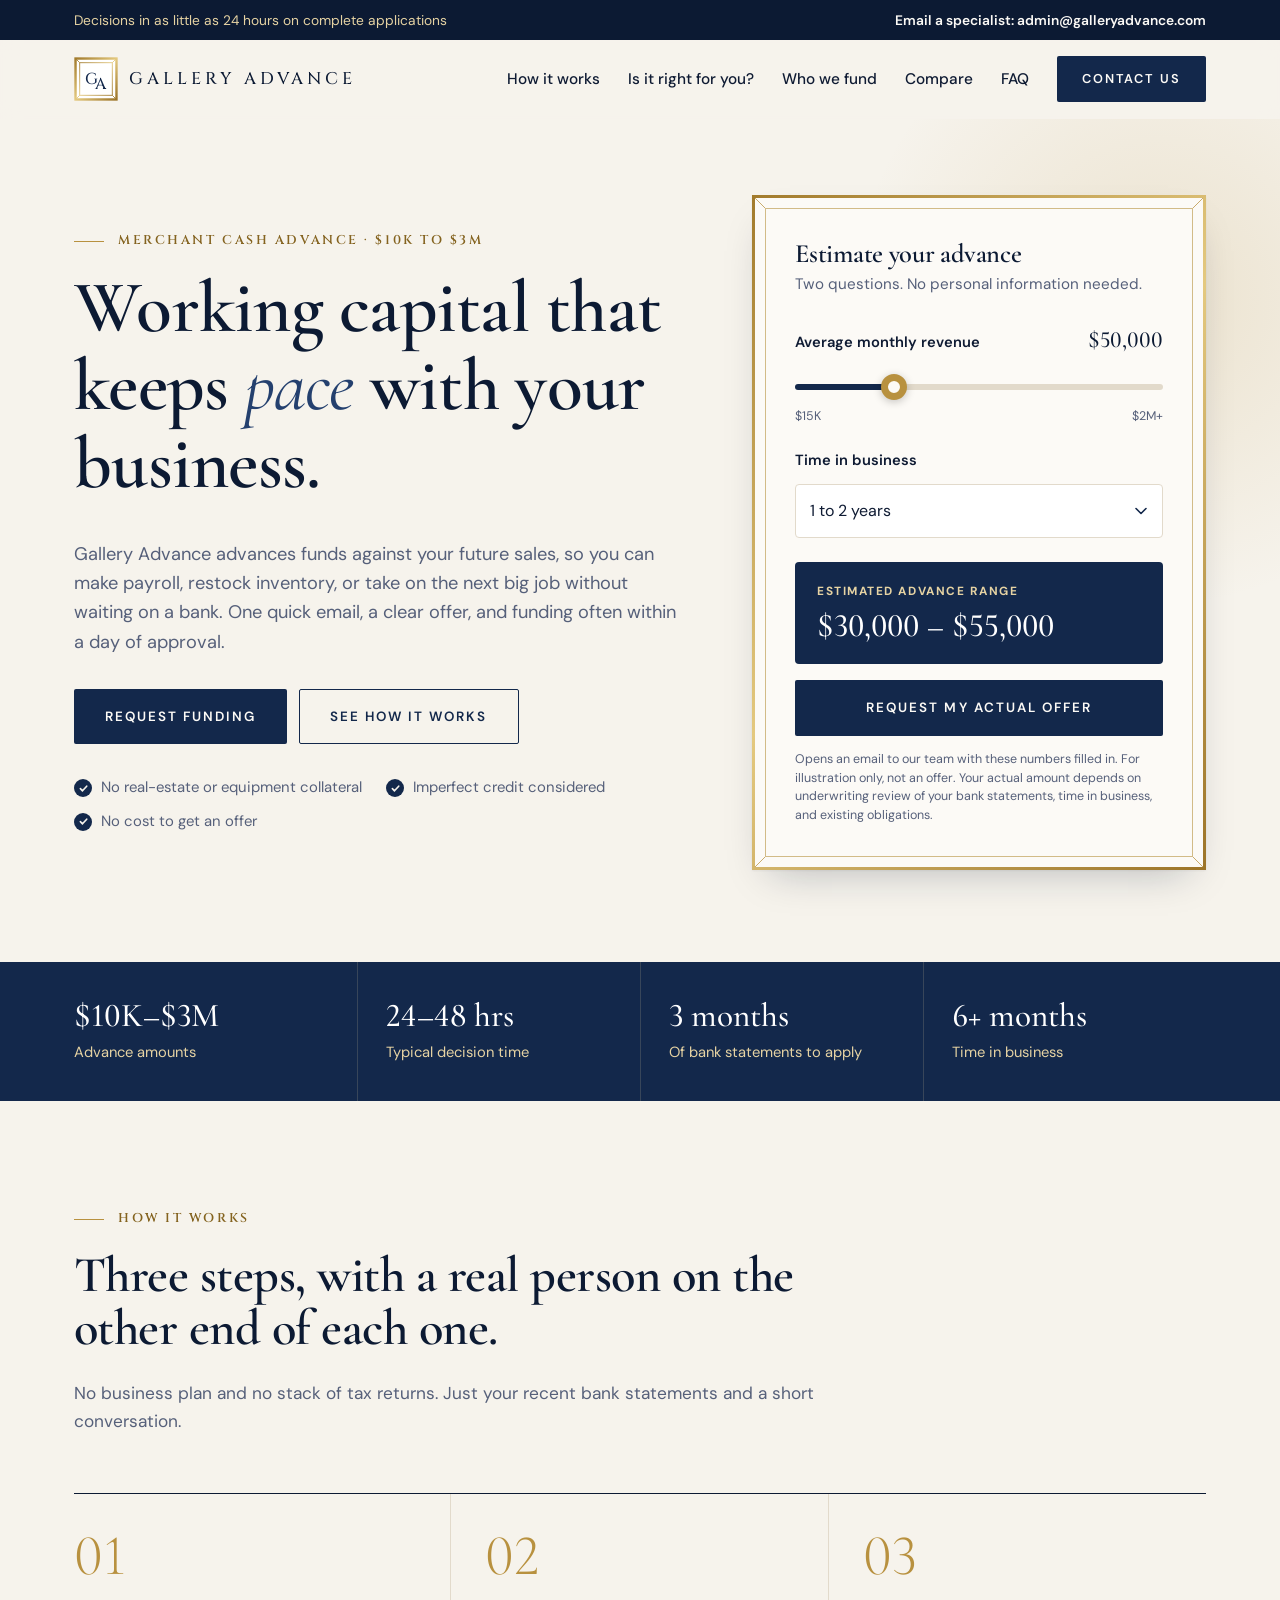
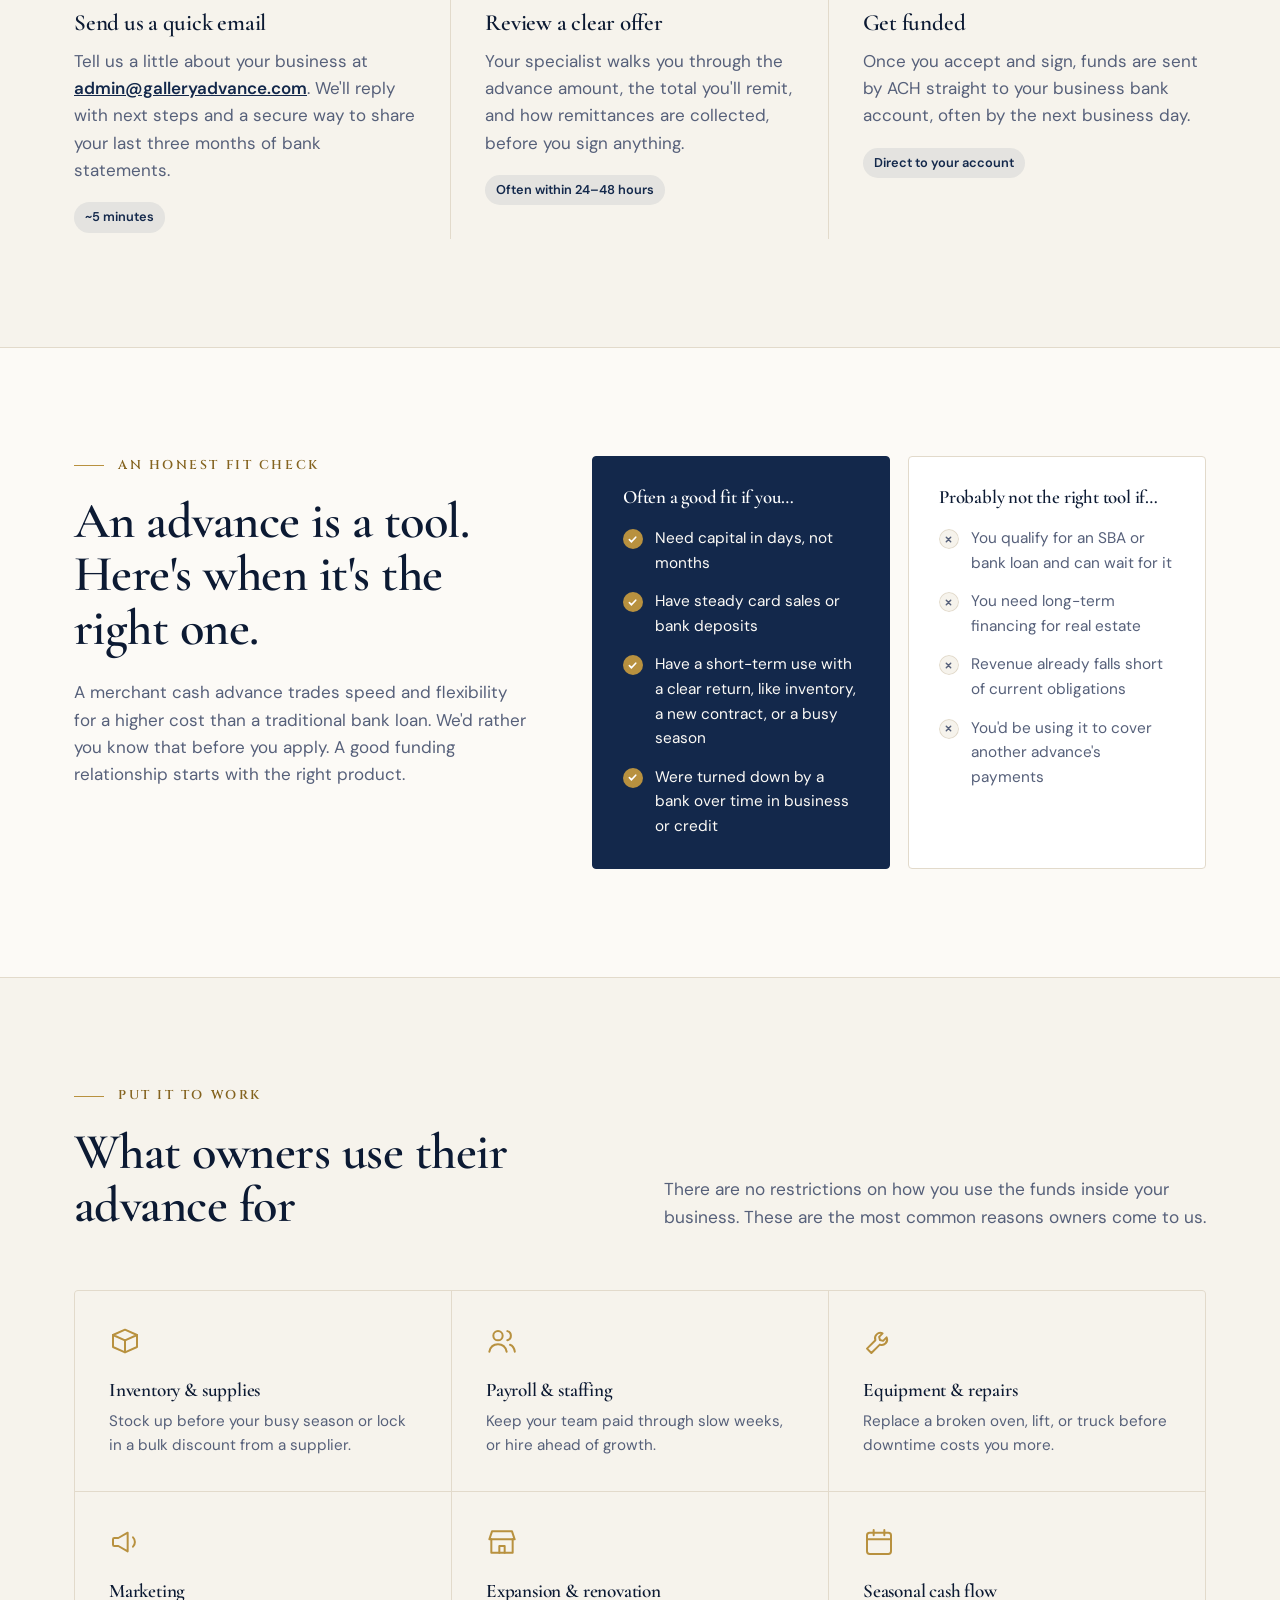
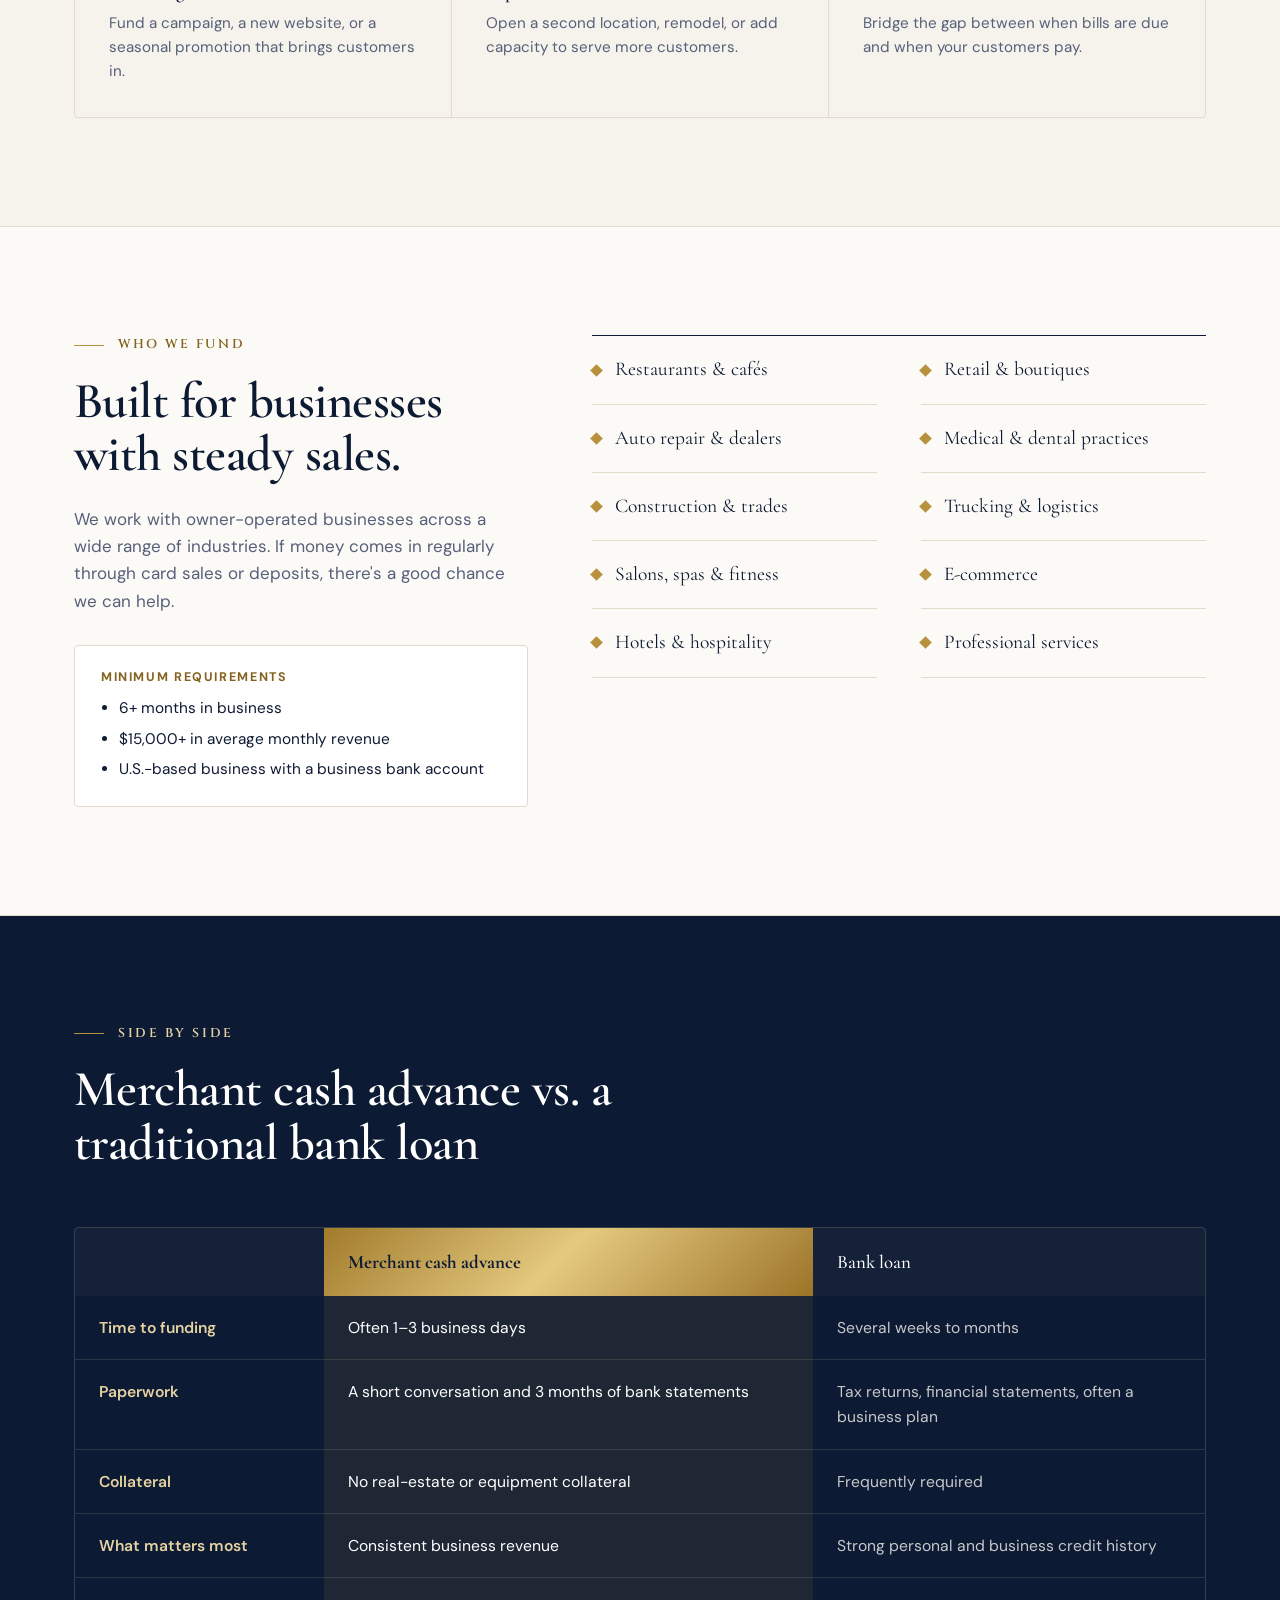
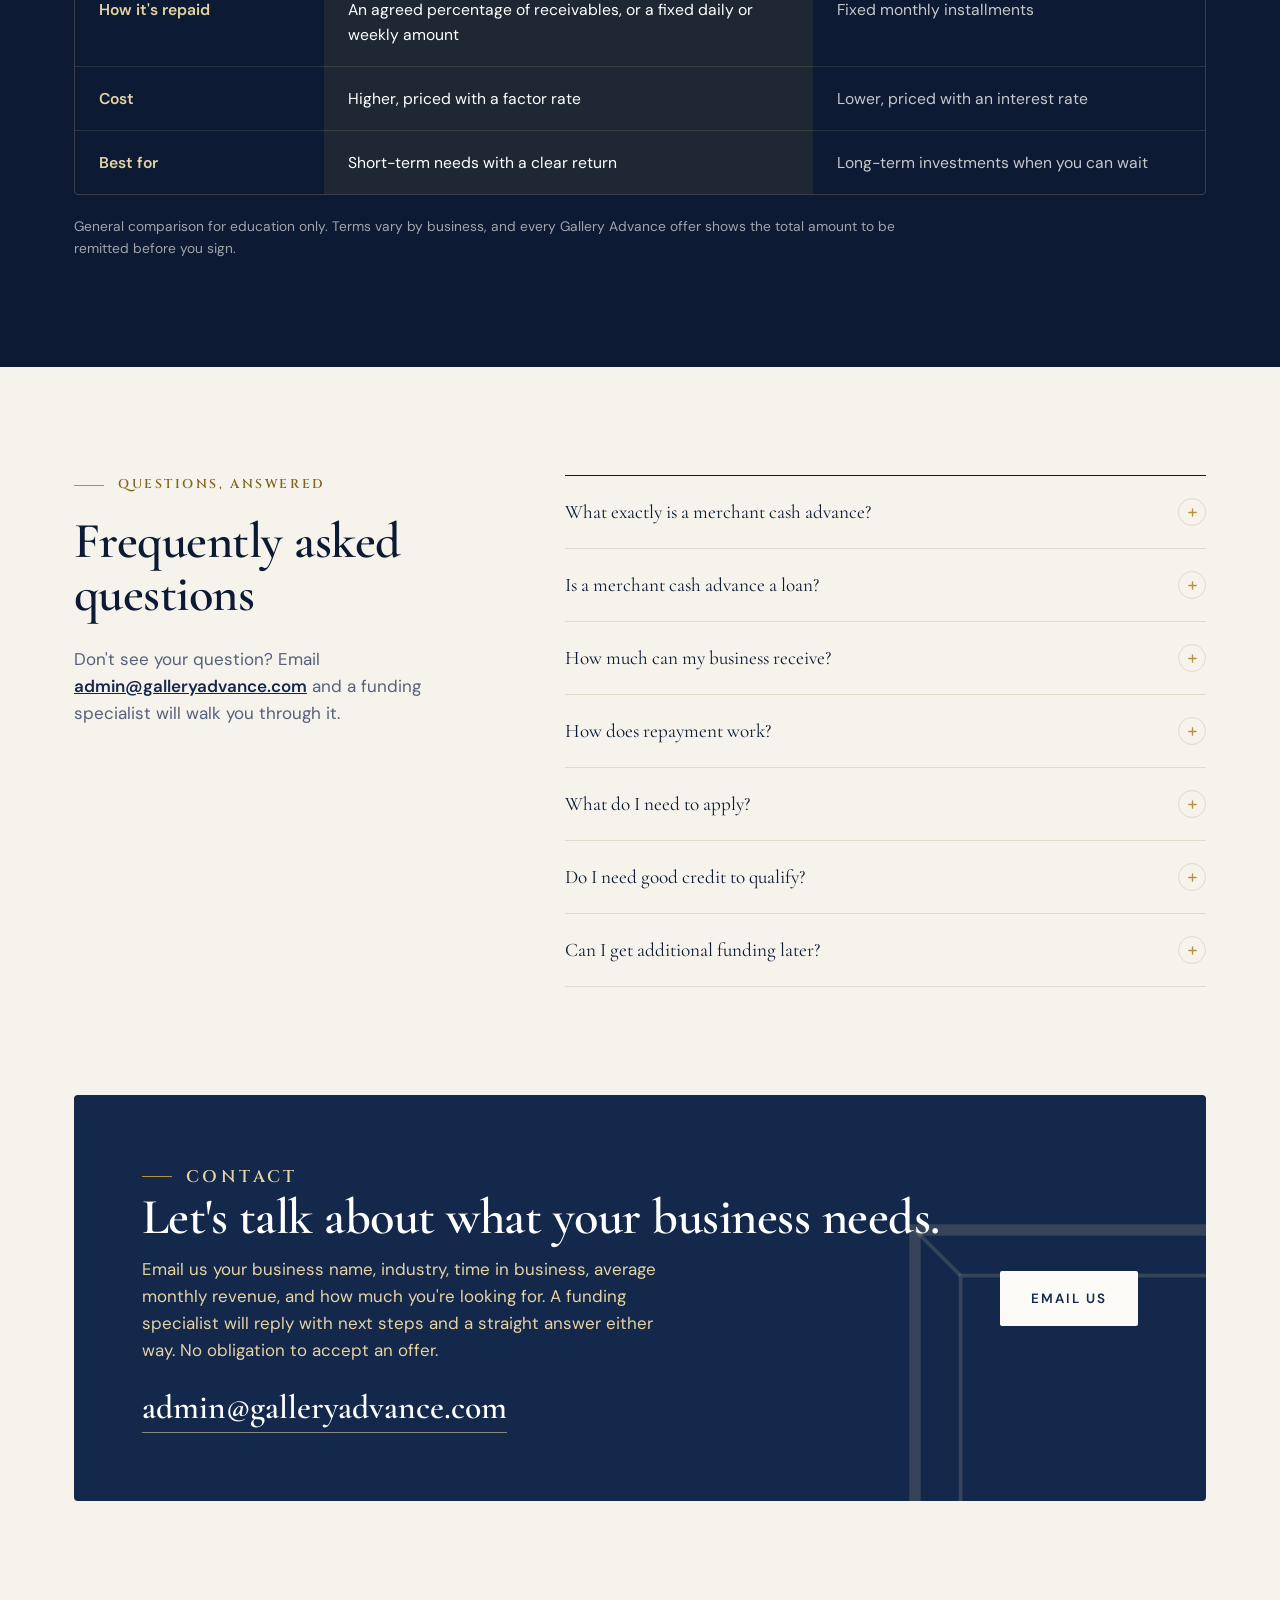
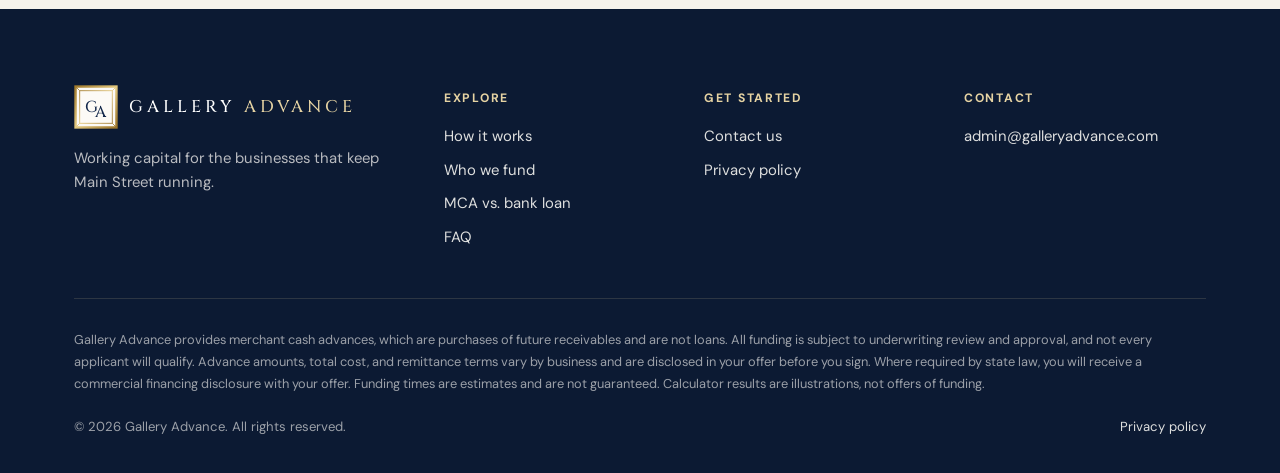
==== commit a8a2b20d: "Update funding range to $10K–$3M Co-Authored-By: Claude Opus 5.5 <noreply@anthropic.com>" ====
--- a/index.html
+++ b/index.html
@@ -4,18 +4,18 @@
   <meta charset="utf-8">
   <meta name="viewport" content="width=device-width, initial-scale=1">
   <title>Gallery Advance | Merchant Cash Advances for Small Business</title>
-  <meta name="description" content="Merchant cash advances from $10,000 to $500,000 for established small businesses. One quick email, a clear offer, and funding often within a day of approval.">
+  <meta name="description" content="Merchant cash advances from $10,000 to $3,000,000 for established small businesses. One quick email, a clear offer, and funding often within a day of approval.">
   <meta name="theme-color" content="#13284B">
   <meta property="og:type" content="website">
   <meta property="og:title" content="Gallery Advance | Merchant Cash Advances">
-  <meta property="og:description" content="Working capital that keeps pace with your business. Advances from $10K to $500K.">
+  <meta property="og:description" content="Working capital that keeps pace with your business. Advances from $10K to $3M.">
   <link rel="icon" href="data:image/svg+xml,%3Csvg xmlns='http://www.w3.org/2000/svg' viewBox='0 0 40 40'%3E%3Crect x='1.5' y='1.5' width='37' height='37' fill='%23fff' stroke='%23B8913F' stroke-width='3'/%3E%3Crect x='6' y='6' width='28' height='28' fill='none' stroke='%23B8913F' stroke-width='1'/%3E%3Ctext x='20' y='26.5' text-anchor='middle' font-family='Georgia,serif' font-size='16' fill='%2313284B'%3EGA%3C/text%3E%3C/svg%3E">
   <link rel="preconnect" href="https://fonts.googleapis.com">
   <link rel="preconnect" href="https://fonts.gstatic.com" crossorigin>
   <link href="https://fonts.googleapis.com/css2?family=Cinzel:wght@400;500;600&family=Cormorant+Garamond:ital,wght@0,500;0,600;0,700;1,500;1,600&family=DM+Sans:opsz,wght@9..40,400..700&display=swap" rel="stylesheet">
   <link rel="stylesheet" href="styles.css">
   <script type="application/ld+json">
-  {"@context":"https://schema.org","@type":"FinancialService","name":"Gallery Advance","url":"https://www.galleryadvance.com/","email":"admin@galleryadvance.com","description":"Merchant cash advances from $10,000 to $500,000 for U.S. small businesses.","areaServed":"US"}
+  {"@context":"https://schema.org","@type":"FinancialService","name":"Gallery Advance","url":"https://www.galleryadvance.com/","email":"admin@galleryadvance.com","description":"Merchant cash advances from $10,000 to $3,000,000 for U.S. small businesses.","areaServed":"US"}
   </script>
 </head>
 <body>
@@ -54,7 +54,7 @@
   <section class="hero">
     <div class="wrap hero__grid">
       <div class="hero__copy">
-        <p class="eyebrow">Merchant cash advance &middot; $10K to $500K</p>
+        <p class="eyebrow">Merchant cash advance &middot; $10K to $3M</p>
         <h1>Working capital that keeps <em>pace</em> with your business.</h1>
         <p class="lead">Gallery Advance advances funds against your future sales, so you can make payroll, restock inventory, or take on the next big job without waiting on a bank. One quick email, a clear offer, and funding often within a day of approval.</p>
         <div class="hero__actions">
@@ -73,8 +73,8 @@
         <p class="calc__sub">Two questions. No personal information needed.</p>
 
         <label class="calc__label" for="rev">Average monthly revenue <output id="revOut" for="rev">$50,000</output></label>
-        <input class="range" type="range" id="rev" min="15000" max="400000" step="5000" value="50000">
-        <div class="calc__scale" aria-hidden="true"><span>$15K</span><span>$400K+</span></div>
+        <input class="range" type="range" id="rev" min="0" max="100" step="1" value="25">
+        <div class="calc__scale" aria-hidden="true"><span>$15K</span><span>$2M+</span></div>
 
         <label class="calc__label" for="tib">Time in business</label>
         <select class="control" id="tib">
@@ -98,7 +98,7 @@
   <!-- FACTS -->
   <section class="facts" aria-label="Program highlights">
     <div class="wrap facts__grid">
-      <div><strong>$10K–$500K</strong><span>Advance amounts</span></div>
+      <div><strong>$10K–$3M</strong><span>Advance amounts</span></div>
       <div><strong>24–48 hrs</strong><span>Typical decision time</span></div>
       <div><strong>3 months</strong><span>Of bank statements to apply</span></div>
       <div><strong>6+ months</strong><span>Time in business</span></div>
@@ -289,7 +289,7 @@
         </details>
         <details>
           <summary>How much can my business receive?</summary>
-          <p>Advances range from $10,000 to $500,000. Most offers fall between roughly half and one-and-a-half times your average monthly revenue, depending on your deposit history, time in business, and existing obligations.</p>
+          <p>Advances range from $10,000 to $3,000,000. Most offers fall between roughly half and one-and-a-half times your average monthly revenue, depending on your deposit history, time in business, and existing obligations.</p>
         </details>
         <details>
           <summary>How does repayment work?</summary>
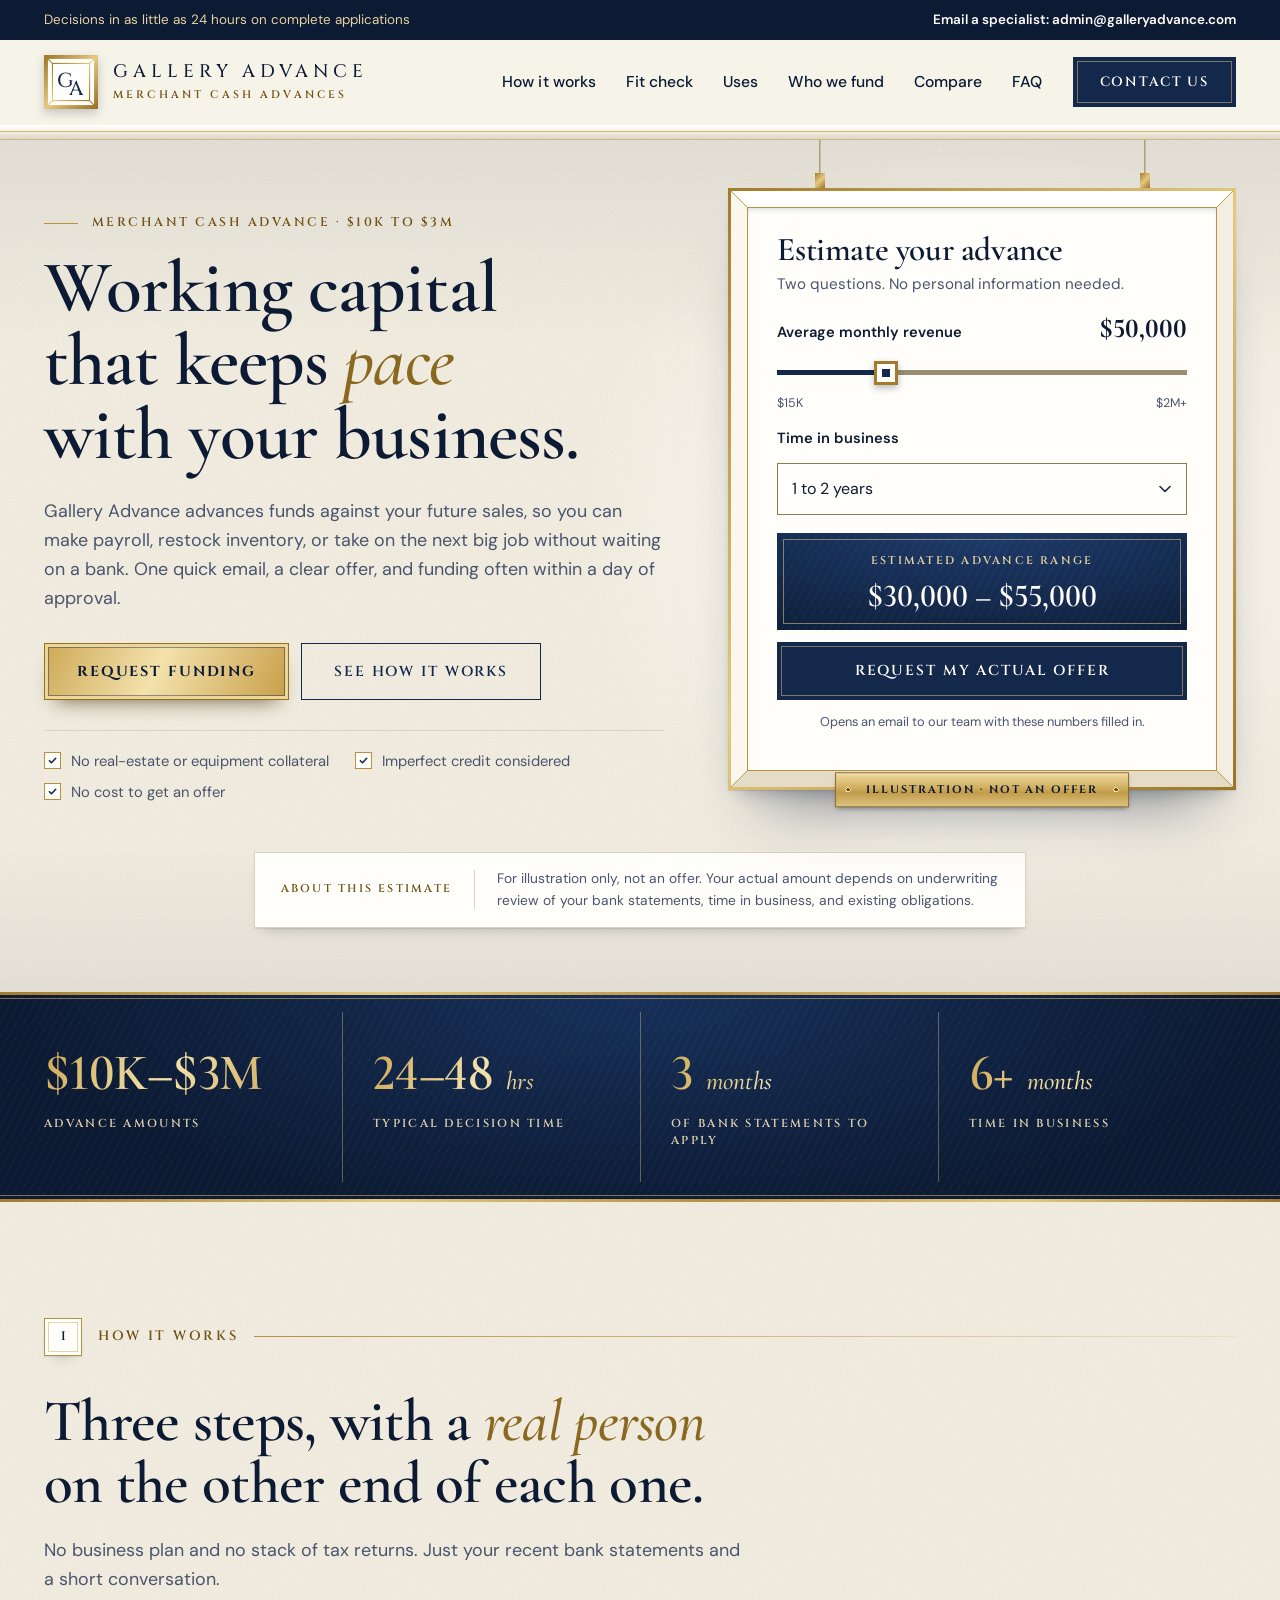
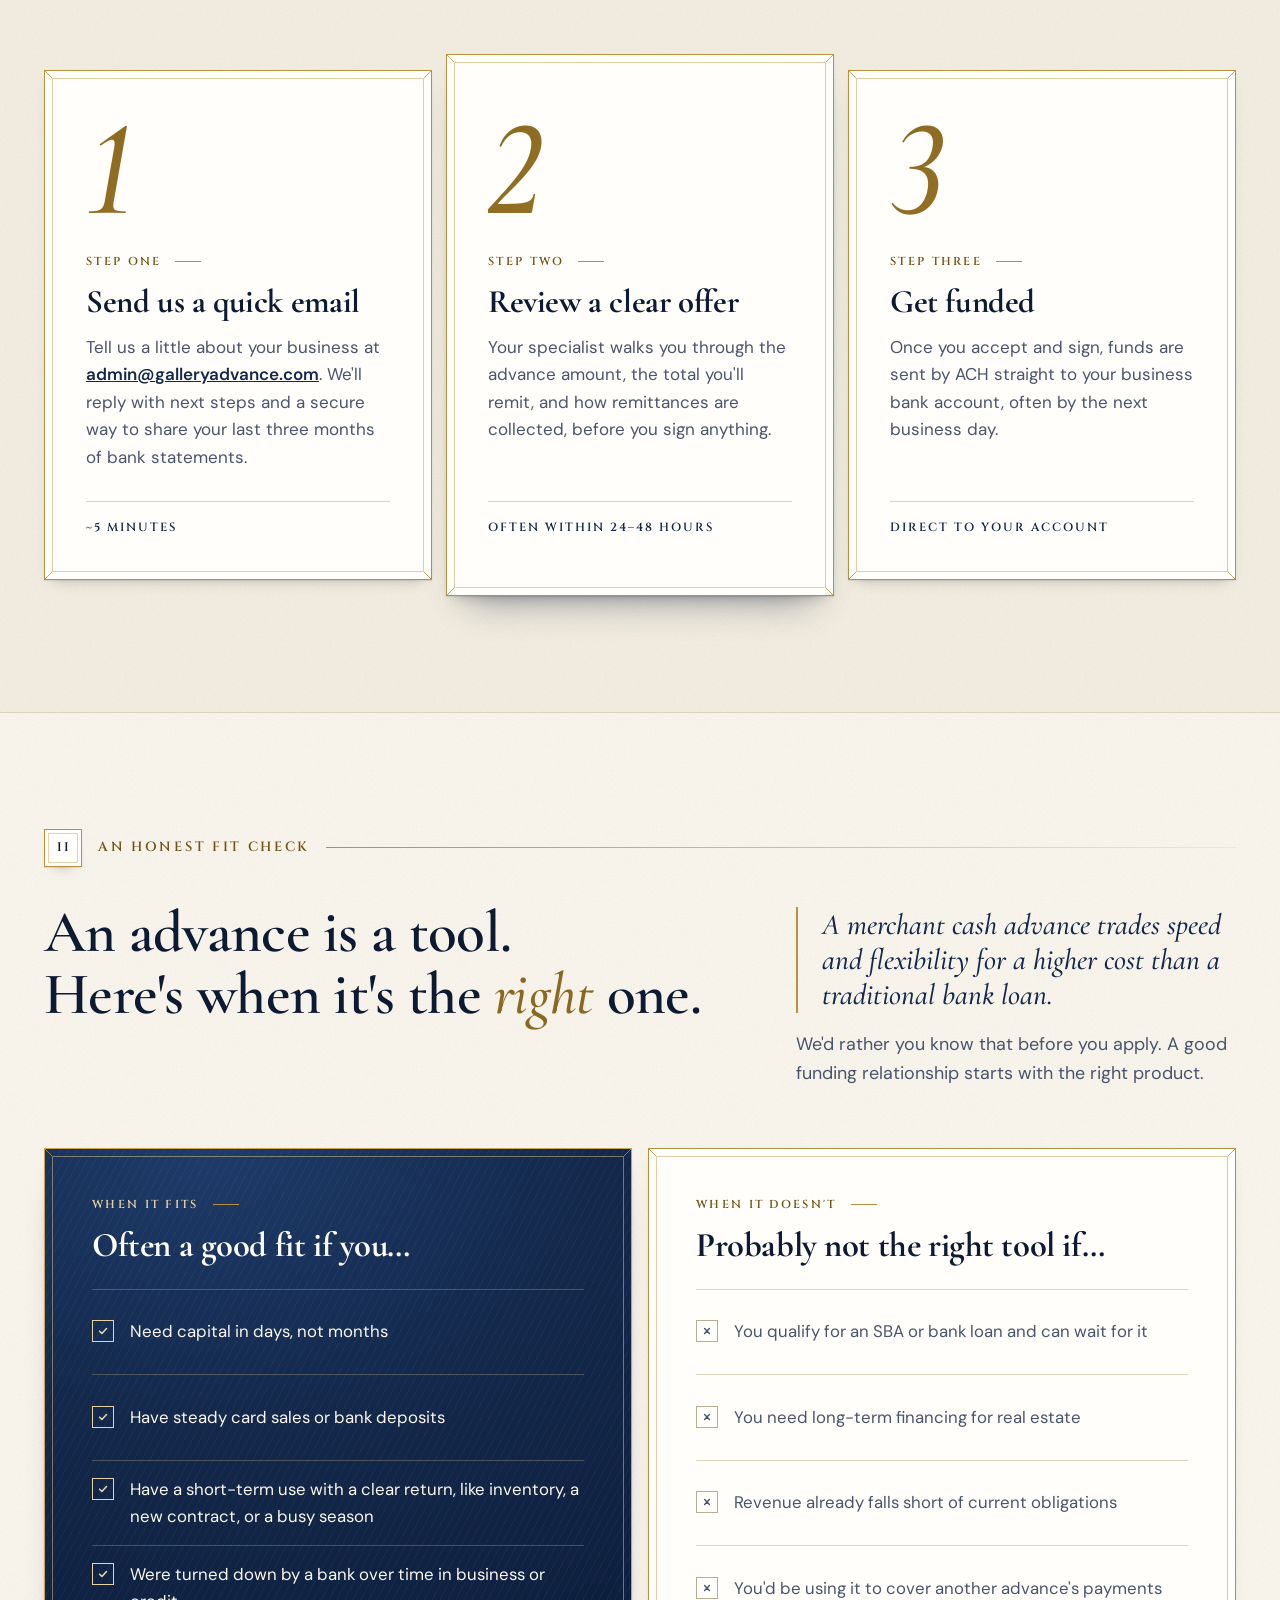
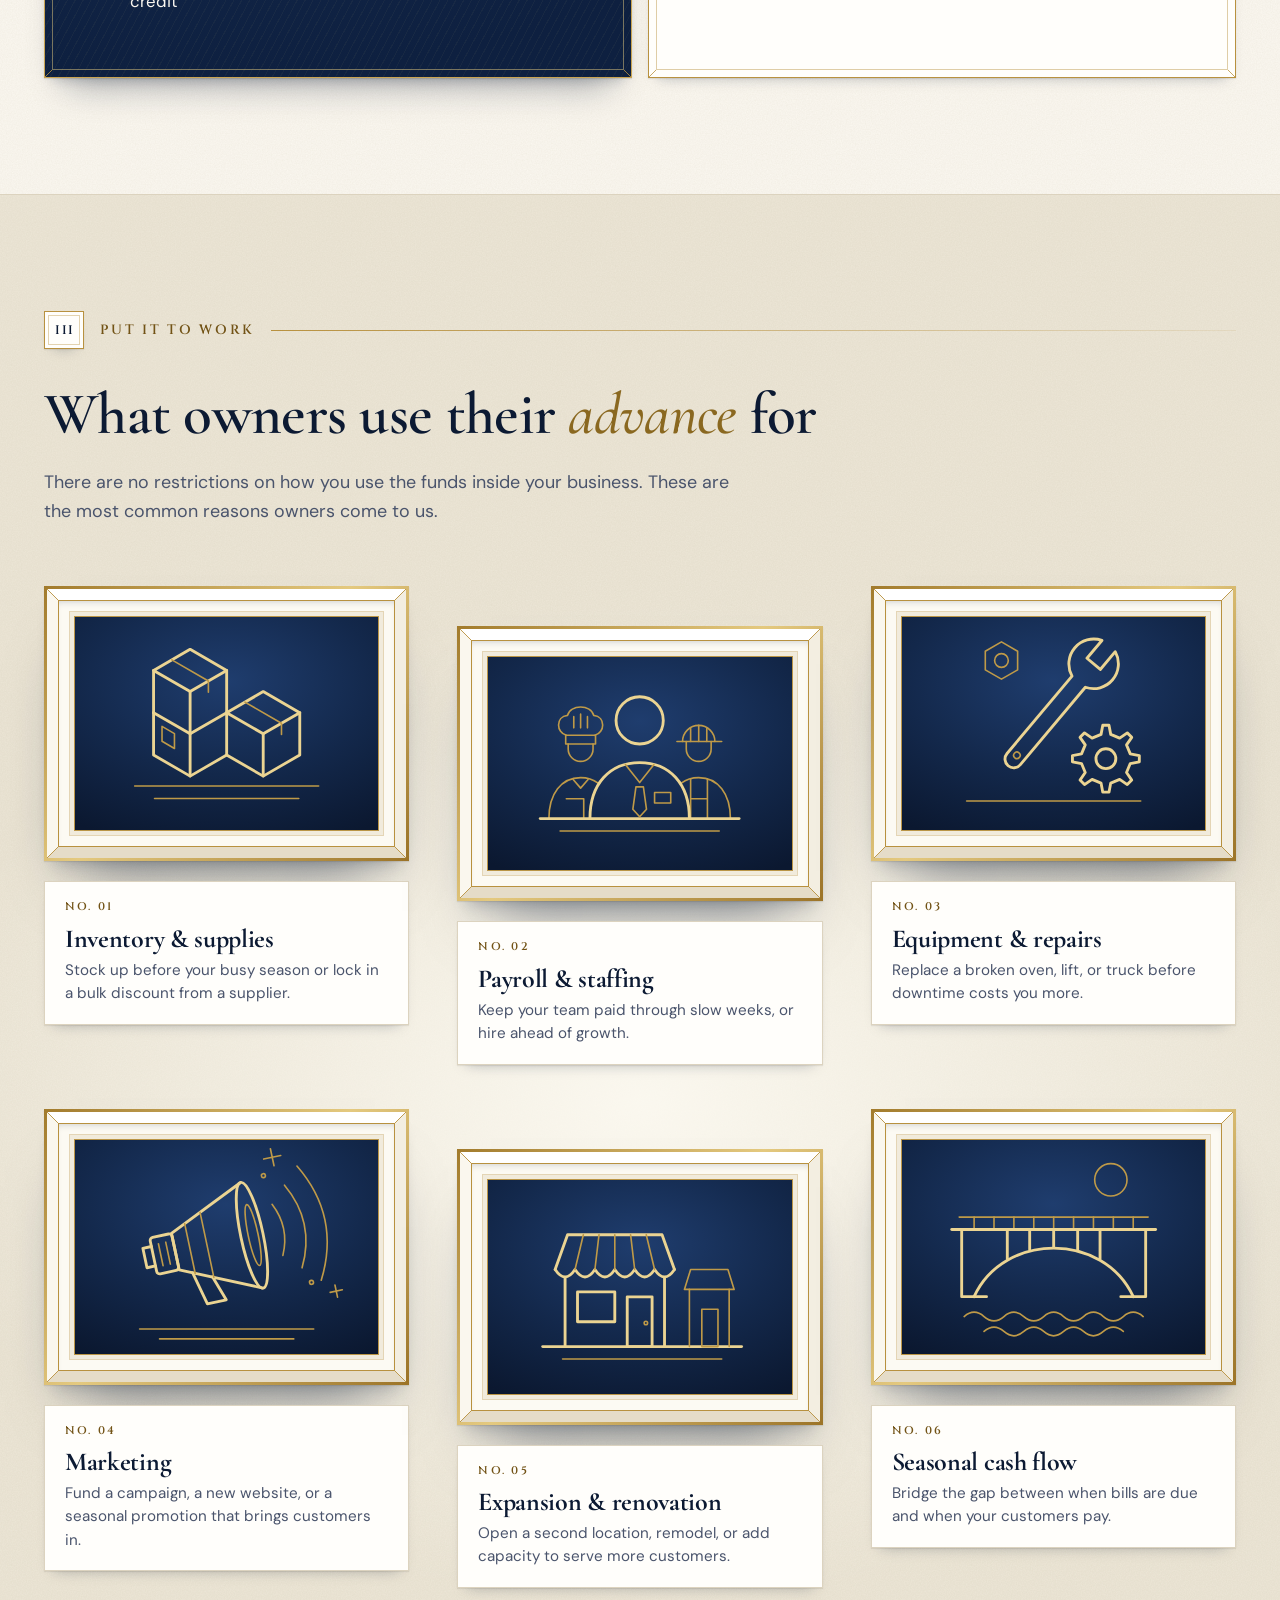
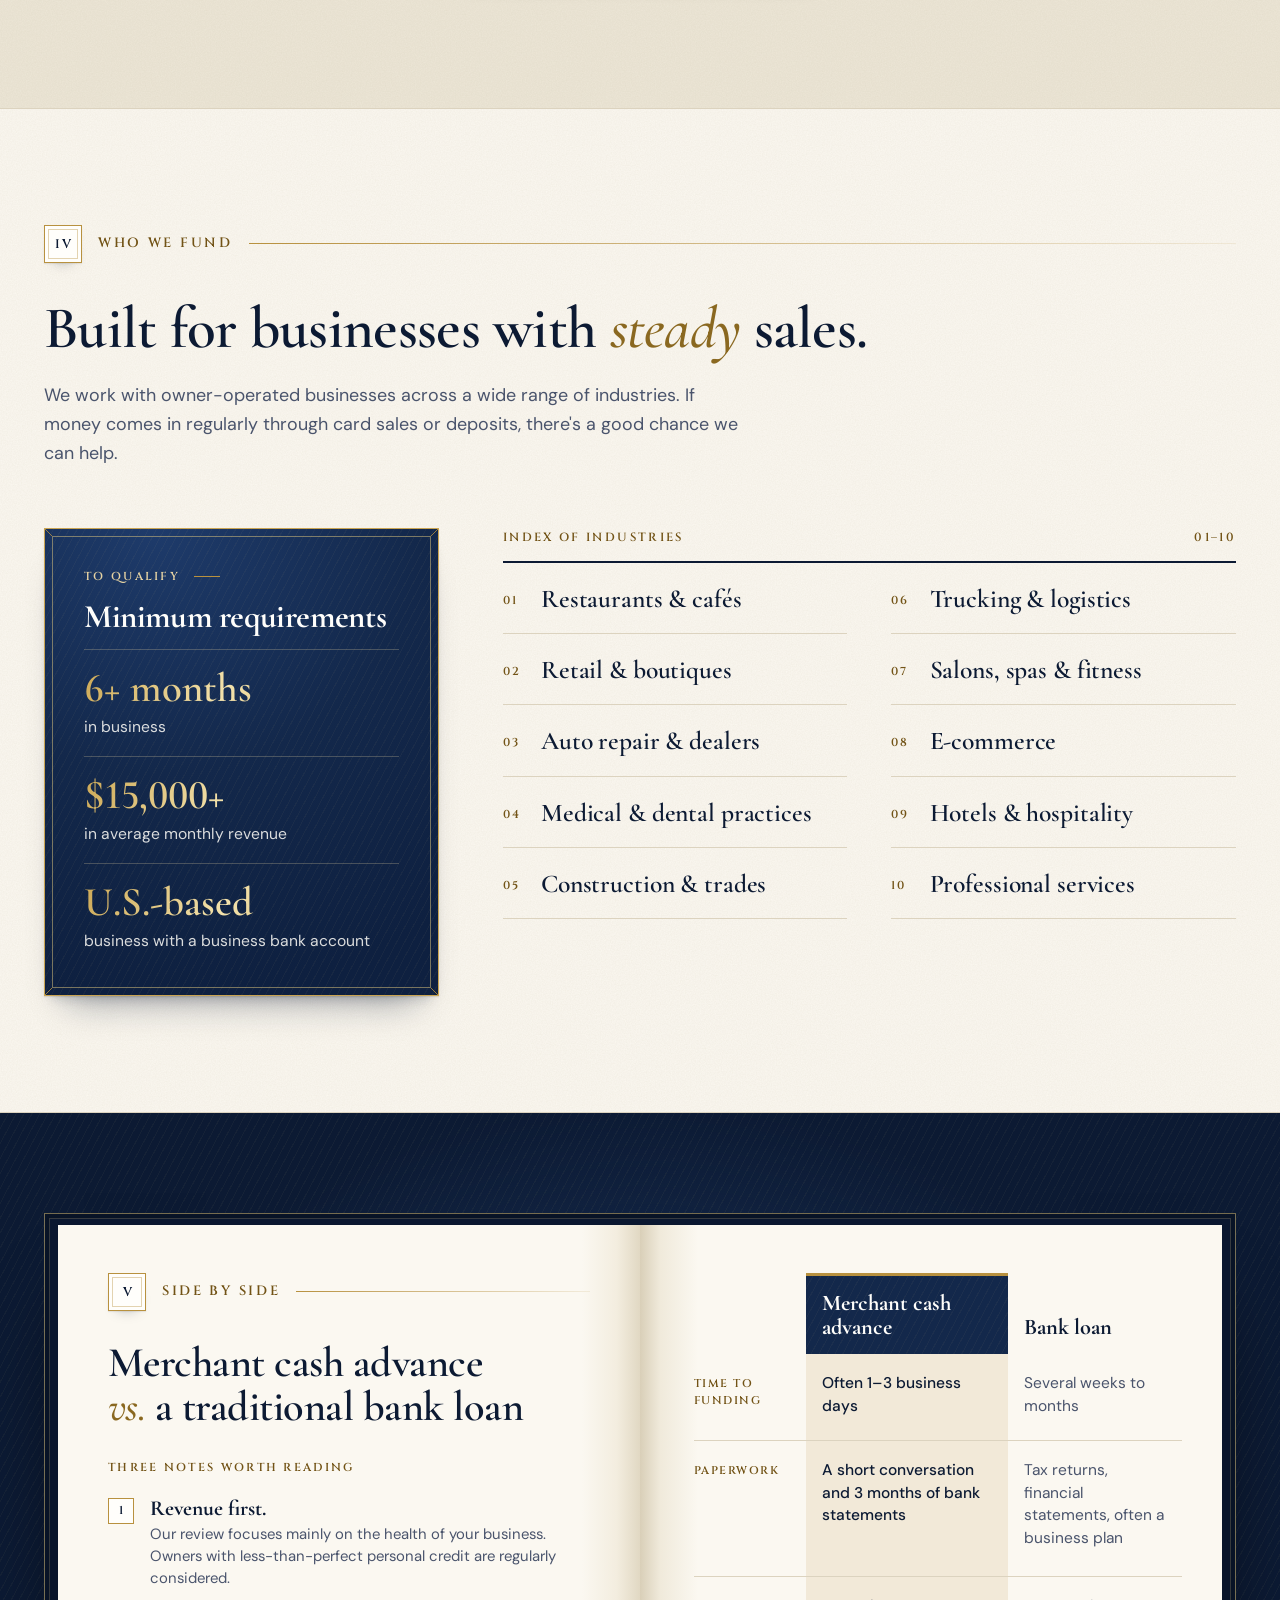
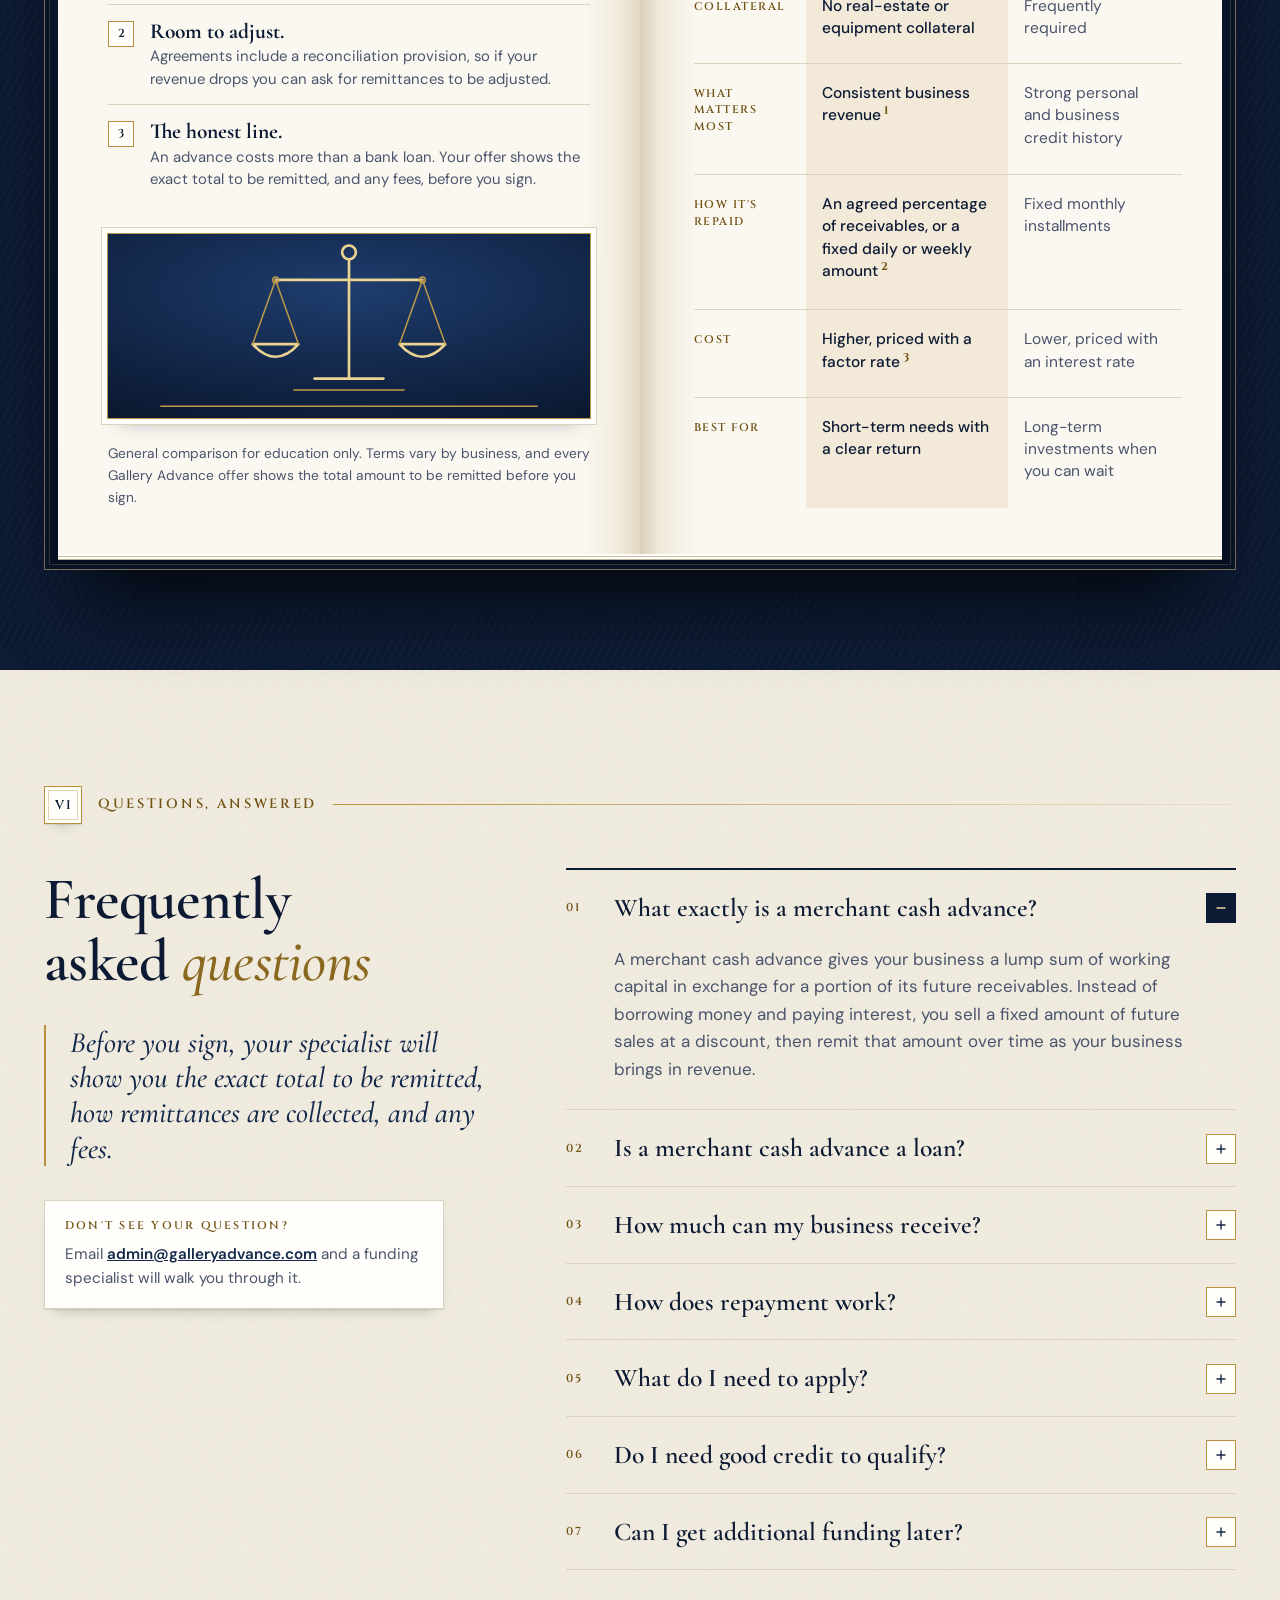
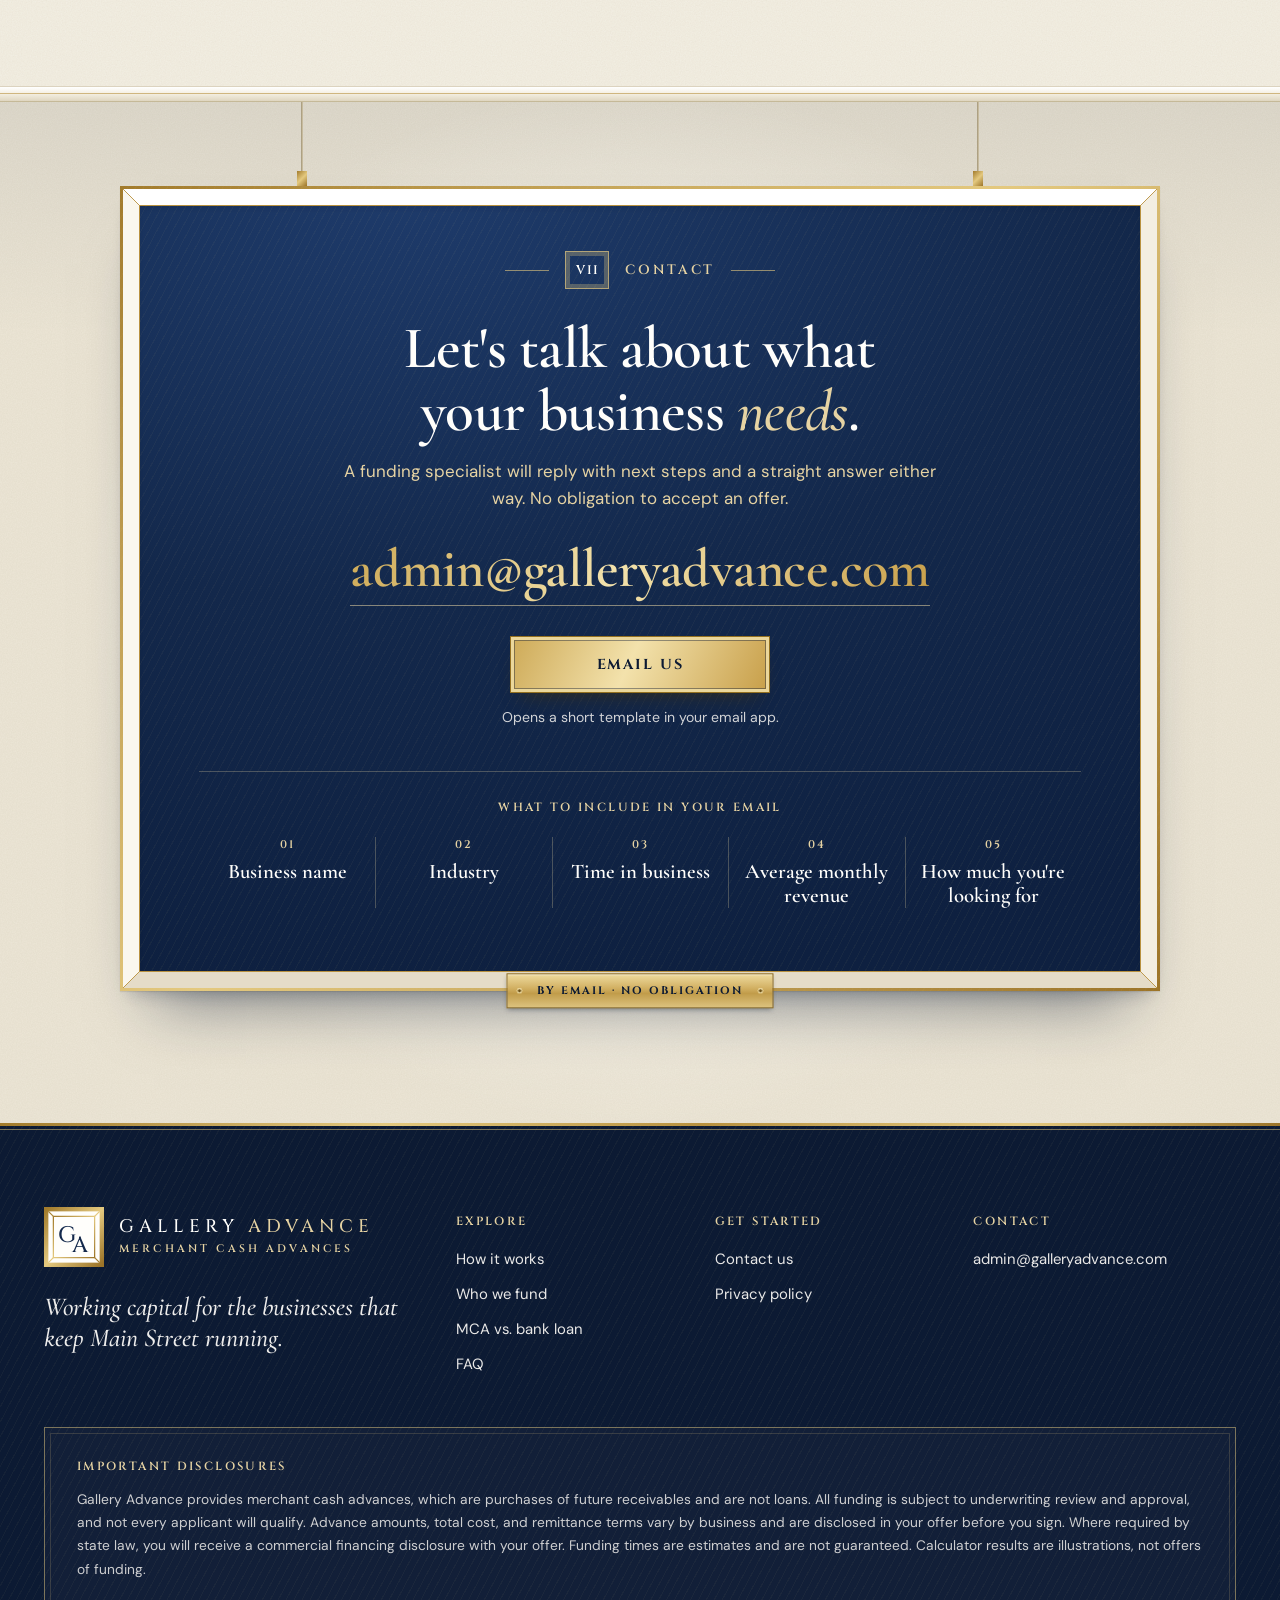
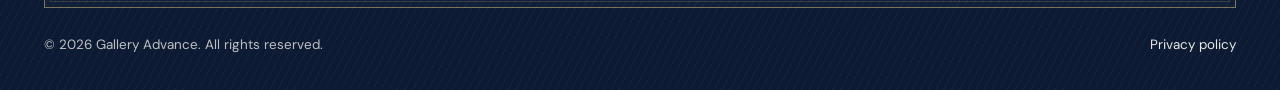
==== commit b1b4840b: "Redesign: curated-exhibition art direction The whole page is now art-directed around the logo's gold" ====
--- a/index.html
+++ b/index.html
@@ -5,17 +5,28 @@
   <meta name="viewport" content="width=device-width, initial-scale=1">
   <title>Gallery Advance | Merchant Cash Advances for Small Business</title>
   <meta name="description" content="Merchant cash advances from $10,000 to $3,000,000 for established small businesses. One quick email, a clear offer, and funding often within a day of approval.">
-  <meta name="theme-color" content="#13284B">
+  <meta name="theme-color" content="#0C1A33">
   <meta property="og:type" content="website">
   <meta property="og:title" content="Gallery Advance | Merchant Cash Advances">
   <meta property="og:description" content="Working capital that keeps pace with your business. Advances from $10K to $3M.">
+  <meta property="og:url" content="https://galleryadvance.com/">
+  <meta property="og:site_name" content="Gallery Advance">
+  <meta property="og:image" content="https://galleryadvance.com/brand/og-image.png">
+  <meta property="og:image:width" content="1200">
+  <meta property="og:image:height" content="630">
+  <meta property="og:image:alt" content="Gallery Advance: a gold picture frame holding the monogram GA, above the line Working capital that keeps pace with your business">
+  <meta name="twitter:card" content="summary_large_image">
+  <link rel="canonical" href="https://galleryadvance.com/">
+  <link rel="icon" type="image/png" href="brand/icon-512.png">
+  <link rel="apple-touch-icon" href="brand/icon-512.png">
   <link rel="icon" href="data:image/svg+xml,%3Csvg xmlns='http://www.w3.org/2000/svg' viewBox='0 0 40 40'%3E%3Crect x='1.5' y='1.5' width='37' height='37' fill='%23fff' stroke='%23B8913F' stroke-width='3'/%3E%3Crect x='6' y='6' width='28' height='28' fill='none' stroke='%23B8913F' stroke-width='1'/%3E%3Ctext x='20' y='26.5' text-anchor='middle' font-family='Georgia,serif' font-size='16' fill='%2313284B'%3EGA%3C/text%3E%3C/svg%3E">
   <link rel="preconnect" href="https://fonts.googleapis.com">
   <link rel="preconnect" href="https://fonts.gstatic.com" crossorigin>
-  <link href="https://fonts.googleapis.com/css2?family=Cinzel:wght@400;500;600&family=Cormorant+Garamond:ital,wght@0,500;0,600;0,700;1,500;1,600&family=DM+Sans:opsz,wght@9..40,400..700&display=swap" rel="stylesheet">
+  <link href="https://fonts.googleapis.com/css2?family=Cinzel:wght@400;500;600;700&family=Cormorant+Garamond:ital,wght@0,500;0,600;0,700;1,500;1,600&family=DM+Sans:opsz,wght@9..40,400..700&display=swap" rel="stylesheet">
   <link rel="stylesheet" href="styles.css">
+  <script>document.documentElement.className+=" js"</script>
   <script type="application/ld+json">
-  {"@context":"https://schema.org","@type":"FinancialService","name":"Gallery Advance","url":"https://www.galleryadvance.com/","email":"admin@galleryadvance.com","description":"Merchant cash advances from $10,000 to $3,000,000 for U.S. small businesses.","areaServed":"US"}
+  {"@context":"https://schema.org","@type":"FinancialService","name":"Gallery Advance","url":"https://galleryadvance.com/","email":"admin@galleryadvance.com","description":"Merchant cash advances from $10,000 to $3,000,000 for U.S. small businesses.","areaServed":"US"}
   </script>
 </head>
 <body>
@@ -28,15 +39,16 @@
   </div>
 </div>
 
-<header class="header">
+<header class="header header--nav">
   <div class="wrap header__inner">
     <a class="brand" href="index.html" aria-label="Gallery Advance home">
-      <svg class="brand__mark" viewBox="0 0 40 40" aria-hidden="true"><defs><linearGradient id="gaGoldH" x1="0" y1="0" x2="1" y2="1"><stop offset="0" stop-color="#A27B2C"/><stop offset=".5" stop-color="#E4C97F"/><stop offset="1" stop-color="#9C7428"/></linearGradient></defs><rect x="1.4" y="1.4" width="37.2" height="37.2" fill="#FFFFFF" stroke="url(#gaGoldH)" stroke-width="2.2"/><rect x="5.2" y="5.2" width="29.6" height="29.6" fill="none" stroke="url(#gaGoldH)" stroke-width=".8"/><path d="M1.4 1.4l3.8 3.8M38.6 1.4l-3.8 3.8M1.4 38.6l3.8-3.8M38.6 38.6l-3.8-3.8" stroke="url(#gaGoldH)" stroke-width=".8"/><text x="10" y="24.5" font-family="Cinzel,Georgia,serif" font-size="14.5" font-weight="500" fill="#13284B">G</text><text x="19" y="29.5" font-family="Cinzel,Georgia,serif" font-size="14.5" font-weight="500" fill="#13284B">A</text></svg>
-      <span class="brand__name">Gallery <span>Advance</span></span>
+      <svg class="brand__mark" viewBox="0 0 48 48" aria-hidden="true"><defs><linearGradient id="gaGoldH" x1="0" y1="0" x2="1" y2="1"><stop offset="0" stop-color="#A27B2C"/><stop offset=".5" stop-color="#E4C97F"/><stop offset="1" stop-color="#9C7428"/></linearGradient></defs><rect x="1.75" y="1.75" width="44.5" height="44.5" fill="#FFFEFB" stroke="url(#gaGoldH)" stroke-width="3.5"/><rect x="7.5" y="7.5" width="33" height="33" fill="none" stroke="url(#gaGoldH)" stroke-width="1"/><path d="M3.5 3.5l4 4M44.5 3.5l-4 4M3.5 44.5l4-4M44.5 44.5l-4-4" stroke="url(#gaGoldH)" stroke-width="1"/><text x="11.2" y="28.2" font-family="Cinzel,Georgia,serif" font-size="18" font-weight="500" fill="#13284B">G</text><text x="22.6" y="35.6" font-family="Cinzel,Georgia,serif" font-size="18" font-weight="500" fill="#13284B">A</text></svg>
+      <span class="brand__text"><span class="brand__name">Gallery <span>Advance</span></span><span class="brand__sub">Merchant Cash Advances</span></span>
     </a>
     <nav class="nav" id="nav" aria-label="Primary">
       <a href="#how">How it works</a>
-      <a href="#fit">Is it right for you?</a>
+      <a href="#fit">Fit check</a>
+      <a href="#uses">Uses</a>
       <a href="#industries">Who we fund</a>
       <a href="#compare">Compare</a>
       <a href="#faq">FAQ</a>
@@ -50,15 +62,16 @@
 
 <main id="main">
 
-  <!-- HERO -->
+  <!-- HERO: the estimator, hung from the picture rail -->
   <section class="hero">
+    <div class="rail" aria-hidden="true"></div>
     <div class="wrap hero__grid">
       <div class="hero__copy">
         <p class="eyebrow">Merchant cash advance &middot; $10K to $3M</p>
-        <h1>Working capital that keeps <em>pace</em> with your business.</h1>
+        <h1><span class="ln">Working capital</span> <span class="ln">that keeps <em>pace</em></span> <span class="ln">with your business.</span></h1>
         <p class="lead">Gallery Advance advances funds against your future sales, so you can make payroll, restock inventory, or take on the next big job without waiting on a bank. One quick email, a clear offer, and funding often within a day of approval.</p>
         <div class="hero__actions">
-          <a class="btn btn--primary btn--lg" href="mailto:admin@galleryadvance.com?subject=Funding%20inquiry" data-mail>Request funding</a>
+          <a class="btn btn--foil btn--lg" href="mailto:admin@galleryadvance.com?subject=Funding%20inquiry" data-mail>Request funding</a>
           <a class="btn btn--ghost btn--lg" href="#how">See how it works</a>
         </div>
         <ul class="ticks">
@@ -68,30 +81,39 @@
         </ul>
       </div>
 
-      <aside class="calc" aria-labelledby="calc-title">
-        <h2 id="calc-title">Estimate your advance</h2>
-        <p class="calc__sub">Two questions. No personal information needed.</p>
-
-        <label class="calc__label" for="rev">Average monthly revenue <output id="revOut" for="rev">$50,000</output></label>
-        <input class="range" type="range" id="rev" min="0" max="100" step="1" value="25">
-        <div class="calc__scale" aria-hidden="true"><span>$15K</span><span>$2M+</span></div>
-
-        <label class="calc__label" for="tib">Time in business</label>
-        <select class="control" id="tib">
-          <option value="0-6">Less than 6 months</option>
-          <option value="6-12">6 to 12 months</option>
-          <option value="1-2" selected>1 to 2 years</option>
-          <option value="2-5">2 to 5 years</option>
-          <option value="5+">More than 5 years</option>
-        </select>
-
-        <div class="calc__result" aria-live="polite">
-          <span class="calc__result-label" id="calcLabel">Estimated advance range</span>
-          <strong id="calcRange">$30,000 – $55,000</strong>
-        </div>
-        <a class="btn btn--primary btn--block btn--lg" id="calcCta" href="mailto:admin@galleryadvance.com?subject=Funding%20inquiry">Request my actual offer</a>
-        <p class="calc__note">Opens an email to our team with these numbers filled in. For illustration only, not an offer. Your actual amount depends on underwriting review of your bank statements, time in business, and existing obligations.</p>
-      </aside>
+      <div class="hero__piece">
+        <span class="rail rail--mid" aria-hidden="true"></span>
+        <aside class="frame frame--hero calc" aria-labelledby="calc-title">
+          <h2 id="calc-title">Estimate your advance</h2>
+          <p class="calc__sub">Two questions. No personal information needed.</p>
+
+          <label class="calc__label" for="rev">Average monthly revenue <output id="revOut" for="rev">$50,000</output></label>
+          <input class="range" type="range" id="rev" min="0" max="100" step="1" value="25">
+          <div class="calc__scale" aria-hidden="true"><span>$15K</span><span>$2M+</span></div>
+
+          <label class="calc__label" for="tib">Time in business</label>
+          <select class="control" id="tib">
+            <option value="0-6">Less than 6 months</option>
+            <option value="6-12">6 to 12 months</option>
+            <option value="1-2" selected>1 to 2 years</option>
+            <option value="2-5">2 to 5 years</option>
+            <option value="5+">More than 5 years</option>
+          </select>
+
+          <div class="calc__result" aria-live="polite">
+            <span class="calc__result-label" id="calcLabel">Estimated advance range</span>
+            <strong id="calcRange">$30,000 – $55,000</strong>
+          </div>
+          <a class="btn btn--primary btn--block btn--lg" id="calcCta" href="mailto:admin@galleryadvance.com?subject=Funding%20inquiry">Request my actual offer</a>
+          <p class="calc__note">Opens an email to our team with these numbers filled in.</p>
+          <span class="brass" aria-hidden="true">Illustration &middot; Not an offer</span>
+        </aside>
+      </div>
+
+      <div class="label label--wall">
+        <span class="label__no">About this estimate</span>
+        <p>For illustration only, not an offer. Your actual amount depends on underwriting review of your bank statements, time in business, and existing obligations.</p>
+      </div>
     </div>
   </section>
 
@@ -99,53 +121,60 @@
   <section class="facts" aria-label="Program highlights">
     <div class="wrap facts__grid">
       <div><strong>$10K–$3M</strong><span>Advance amounts</span></div>
-      <div><strong>24–48 hrs</strong><span>Typical decision time</span></div>
-      <div><strong>3 months</strong><span>Of bank statements to apply</span></div>
-      <div><strong>6+ months</strong><span>Time in business</span></div>
-    </div>
-  </section>
-
-  <!-- HOW IT WORKS -->
+      <div><strong>24–48 <small>hrs</small></strong><span>Typical decision time</span></div>
+      <div><strong>3 <small>months</small></strong><span>Of bank statements to apply</span></div>
+      <div><strong>6+ <small>months</small></strong><span>Time in business</span></div>
+    </div>
+  </section>
+
+  <!-- I: HOW IT WORKS -->
   <section class="section" id="how">
     <div class="wrap">
-      <div class="section__head">
-        <p class="eyebrow">How it works</p>
-        <h2>Three steps, with a real person on the other end of each one.</h2>
-        <p>No business plan and no stack of tax returns. Just your recent bank statements and a short conversation.</p>
-      </div>
-      <ol class="steps">
-        <li class="step">
-          <span class="step__num">01</span>
+      <header class="room-head">
+        <p class="room-tag"><span class="room-tag__no" aria-hidden="true">I</span><span class="room-tag__name">How it works</span></p>
+        <h2>Three steps, with a <em>real person</em> on the other end of each one.</h2>
+        <p class="room-head__text">No business plan and no stack of tax returns. Just your recent bank statements and a short conversation.</p>
+      </header>
+      <ol class="triptych">
+        <li class="keyline panel">
+          <span class="panel__num" aria-hidden="true">1</span>
+          <p class="caption">Step one</p>
           <h3>Send us a quick email</h3>
-          <p>Tell us a little about your business at <a href="mailto:admin@galleryadvance.com">admin@galleryadvance.com</a>. We'll reply with next steps and a secure way to share your last three months of bank statements.</p>
-          <span class="step__meta">~5 minutes</span>
+          <p>Tell us a little about your business at <a href="mailto:admin@galleryadvance.com">admin@<wbr>galleryadvance.com</a>. We'll reply with next steps and a secure way to share your last three months of bank statements.</p>
+          <span class="panel__meta">~5 minutes</span>
         </li>
-        <li class="step">
-          <span class="step__num">02</span>
+        <li class="keyline panel">
+          <span class="panel__num" aria-hidden="true">2</span>
+          <p class="caption">Step two</p>
           <h3>Review a clear offer</h3>
           <p>Your specialist walks you through the advance amount, the total you'll remit, and how remittances are collected, before you sign anything.</p>
-          <span class="step__meta">Often within 24–48 hours</span>
+          <span class="panel__meta">Often within 24–48 hours</span>
         </li>
-        <li class="step">
-          <span class="step__num">03</span>
+        <li class="keyline panel">
+          <span class="panel__num" aria-hidden="true">3</span>
+          <p class="caption">Step three</p>
           <h3>Get funded</h3>
           <p>Once you accept and sign, funds are sent by ACH straight to your business bank account, often by the next business day.</p>
-          <span class="step__meta">Direct to your account</span>
+          <span class="panel__meta">Direct to your account</span>
         </li>
       </ol>
     </div>
   </section>
 
-  <!-- FIT CHECK -->
+  <!-- II: FIT CHECK -->
   <section class="section section--paper" id="fit">
-    <div class="wrap fit">
-      <div class="fit__intro">
-        <p class="eyebrow">An honest fit check</p>
-        <h2>An advance is a tool. Here's when it's the right one.</h2>
-        <p>A merchant cash advance trades speed and flexibility for a higher cost than a traditional bank loan. We'd rather you know that before you apply. A good funding relationship starts with the right product.</p>
-      </div>
-      <div class="fit__cols">
-        <div class="fit__card fit__card--yes">
+    <div class="wrap">
+      <header class="room-head room-head--split">
+        <p class="room-tag"><span class="room-tag__no" aria-hidden="true">II</span><span class="room-tag__name">An honest fit check</span></p>
+        <h2><span class="ln">An advance is a tool.</span> <span class="ln">Here's when it's the <em>right</em> one.</span></h2>
+        <div class="room-head__text">
+          <p class="pull">A merchant cash advance trades speed and flexibility for a higher cost than a traditional bank loan.</p>
+          <p>We'd rather you know that before you apply. A good funding relationship starts with the right product.</p>
+        </div>
+      </header>
+      <div class="diptych">
+        <div class="keyline keyline--navy fit__card fit__card--yes">
+          <p class="caption caption--light">When it fits</p>
           <h3>Often a good fit if you&hellip;</h3>
           <ul>
             <li>Need capital in days, not months</li>
@@ -154,7 +183,8 @@
             <li>Were turned down by a bank over time in business or credit</li>
           </ul>
         </div>
-        <div class="fit__card fit__card--no">
+        <div class="keyline fit__card fit__card--no">
+          <p class="caption">When it doesn't</p>
           <h3>Probably not the right tool if&hellip;</h3>
           <ul>
             <li>You qualify for an SBA or bank loan and can wait for it</li>
@@ -167,162 +197,338 @@
     </div>
   </section>
 
-  <!-- USES -->
-  <section class="section" id="uses">
-    <div class="wrap">
-      <div class="section__head section__head--split">
-        <div>
-          <p class="eyebrow">Put it to work</p>
-          <h2>What owners use their advance for</h2>
-        </div>
-        <p class="lead">There are no restrictions on how you use the funds inside your business. These are the most common reasons owners come to us.</p>
-      </div>
-      <div class="uses">
-        <article class="use">
-          <svg viewBox="0 0 24 24" aria-hidden="true"><path d="M3 7.5l9-4 9 4-9 4-9-4z"/><path d="M3 7.5v9l9 4 9-4v-9"/><path d="M12 11.5v9"/></svg>
-          <h3>Inventory &amp; supplies</h3>
-          <p>Stock up before your busy season or lock in a bulk discount from a supplier.</p>
-        </article>
-        <article class="use">
-          <svg viewBox="0 0 24 24" aria-hidden="true"><circle cx="9" cy="8" r="3.5"/><path d="M2.5 20c.8-3.6 3.3-5.5 6.5-5.5s5.7 1.9 6.5 5.5"/><path d="M16 4.6a3.5 3.5 0 010 6.8"/><path d="M18 14.8c2 .7 3.2 2.4 3.6 5.2"/></svg>
-          <h3>Payroll &amp; staffing</h3>
-          <p>Keep your team paid through slow weeks, or hire ahead of growth.</p>
-        </article>
-        <article class="use">
-          <svg viewBox="0 0 24 24" aria-hidden="true"><path d="M14.7 6.3a4 4 0 00-5.4 5.1L3 17.7 6.3 21l6.3-6.3a4 4 0 005.1-5.4l-2.6 2.6-2.4-.6-.6-2.4 2.6-2.6z"/></svg>
-          <h3>Equipment &amp; repairs</h3>
-          <p>Replace a broken oven, lift, or truck before downtime costs you more.</p>
-        </article>
-        <article class="use">
-          <svg viewBox="0 0 24 24" aria-hidden="true"><path d="M3 10v4a1 1 0 001 1h3l7 4V5L7 9H4a1 1 0 00-1 1z"/><path d="M18 8.5a5 5 0 010 7"/></svg>
-          <h3>Marketing</h3>
-          <p>Fund a campaign, a new website, or a seasonal promotion that brings customers in.</p>
-        </article>
-        <article class="use">
-          <svg viewBox="0 0 24 24" aria-hidden="true"><path d="M4 10v10h16V10"/><path d="M2.5 10L4.5 4h15l2 6z"/><path d="M10 20v-5h4v5"/></svg>
-          <h3>Expansion &amp; renovation</h3>
-          <p>Open a second location, remodel, or add capacity to serve more customers.</p>
-        </article>
-        <article class="use">
-          <svg viewBox="0 0 24 24" aria-hidden="true"><rect x="3" y="5" width="18" height="16" rx="2"/><path d="M3 10h18M8 3v4M16 3v4"/></svg>
-          <h3>Seasonal cash flow</h3>
-          <p>Bridge the gap between when bills are due and when your customers pay.</p>
-        </article>
-      </div>
-    </div>
-  </section>
-
-  <!-- INDUSTRIES -->
+  <!-- III: USES — the gallery wall -->
+  <section class="section section--wall" id="uses">
+    <div class="wrap">
+      <header class="room-head">
+        <p class="room-tag"><span class="room-tag__no" aria-hidden="true">III</span><span class="room-tag__name">Put it to work</span></p>
+        <h2>What owners use their <em>advance</em> for</h2>
+        <p class="room-head__text">There are no restrictions on how you use the funds inside your business. These are the most common reasons owners come to us.</p>
+      </header>
+      <div class="wall">
+
+        <figure class="work">
+          <div class="frame frame--art">
+            <svg class="art" viewBox="-22 24 244 172" aria-hidden="true">
+              <g class="d"><path d="M26 160h148"/><path d="M42 170h116"/></g>
+              <g class="m">
+                <path d="M41.2 101L70.6 118 100 101"/><path d="M41.2 101v34L70.6 152l29.4-17v-34"/><path d="M70.6 118v34"/>
+                <path d="M129.4 84l29.4 17-29.4 17L100 101Z"/><path d="M100 135l29.4 17 29.4-17v-34"/><path d="M129.4 118v34"/>
+                <path d="M70.6 50L100 67 70.6 84 41.2 67Z"/><path d="M41.2 67v34"/><path d="M100 67v34"/><path d="M70.6 84v34"/>
+              </g>
+              <g class="d">
+                <path d="M55.9 58.5l29.4 17v9"/><path d="M114.7 92.5l29.4 17v9"/>
+                <path d="M48 112v12l10 5.8v-12Z"/>
+              </g>
+            </svg>
+          </div>
+          <figcaption class="label">
+            <span class="label__no">No. 01</span>
+            <h3>Inventory &amp; supplies</h3>
+            <p>Stock up before your busy season or lock in a bulk discount from a supplier.</p>
+          </figcaption>
+        </figure>
+
+        <figure class="work">
+          <div class="frame frame--art">
+            <svg class="art" viewBox="-22 24 244 172" aria-hidden="true">
+              <g class="d">
+                <path d="M41 87c-8-2-9-15 1-16c2-9 19-9 21 0c10 1 9 14 1 16"/>
+                <rect x="40.500" y="87" width="24" height="7"/>
+                <path d="M47 72v9M52.500 70v11M58 72v9"/>
+                <path d="M42.500 94v4a10 10 0 0 0 20 0v-4"/>
+                <path d="M27 154c0-20 10-33 25.500-33c5.500 0 10.300 1.600 14 4.400"/>
+                <path d="M46.500 122.500l6 7 6-7"/>
+                <path d="M41 138h14v16"/>
+                <path d="M134.500 92a13 13 0 0 1 26 0"/>
+                <path d="M130 92h36"/>
+                <path d="M147.500 79v13M141 81.500v10.500M154 81.500v10.500"/>
+                <path d="M137.500 92v6a10 10 0 0 0 20 0v-6"/>
+                <path d="M173 154c0-20-10-33-25.500-33c-5.500 0-10.300 1.600-14 4.400"/>
+                <path d="M141 122v32M154.500 122v32M141 138h13.500"/>
+              </g>
+              <g class="m">
+                <circle cx="100" cy="75" r="19"/>
+                <path d="M60 154c0-28 16-45 40-45s40 17 40 45"/>
+                <path d="M20 154h160"/>
+              </g>
+              <g class="d">
+                <path d="M88.500 110.500l11.500 14.500 11.500-14.500"/>
+                <path d="M97 128.500h6l2.500 18-5.500 6-5.500-6Z"/>
+                <rect x="112" y="133" width="13" height="8.500"/>
+                <path d="M36 164h128"/>
+              </g>
+            </svg>
+          </div>
+          <figcaption class="label">
+            <span class="label__no">No. 02</span>
+            <h3>Payroll &amp; staffing</h3>
+            <p>Keep your team paid through slow weeks, or hire ahead of growth.</p>
+          </figcaption>
+        </figure>
+
+        <figure class="work">
+          <div class="frame frame--art">
+            <svg class="art" viewBox="-22 24 244 172" aria-hidden="true">
+              <g class="m">
+                <path transform="rotate(40 100 100)" d="M107 31.300V50H93V31.300A20 20 0 0 0 93 68.700V150A7 7 0 0 0 107 150V68.700A20 20 0 0 0 107 31.300Z"/>
+                <path d="M138.100 118.400L139.500 111.100L144.500 111.100L145.900 118.400L153.100 121.400L159.200 117.200L162.800 120.800L158.600 126.900L161.600 134.100L168.900 135.500L168.900 140.500L161.600 141.900L158.600 149.100L162.800 155.200L159.200 158.800L153.100 154.600L145.900 157.600L144.500 164.900L139.500 164.900L138.100 157.600L130.900 154.600L124.800 158.800L121.200 155.200L125.400 149.100L122.400 141.900L115.100 140.500L115.100 135.500L122.400 134.100L125.400 126.900L121.200 120.800L124.800 117.200L130.900 121.400Z"/>
+                <circle cx="142" cy="138" r="8"/>
+              </g>
+              <g class="d">
+                <circle transform="rotate(40 100 100)" cx="100" cy="146" r="2.600"/>
+                <path d="M58 44l13 7.500v15L58 74l-13-7.500v-15Z"/><circle cx="58" cy="59" r="5.500"/>
+                <path d="M30 172h140"/>
+              </g>
+            </svg>
+          </div>
+          <figcaption class="label">
+            <span class="label__no">No. 03</span>
+            <h3>Equipment &amp; repairs</h3>
+            <p>Replace a broken oven, lift, or truck before downtime costs you more.</p>
+          </figcaption>
+        </figure>
+
+        <figure class="work">
+          <div class="frame frame--art">
+            <svg class="art" viewBox="-22 24 244 172" aria-hidden="true">
+              <g transform="rotate(-12 100 106)">
+                <g class="m">
+                  <path d="M120 62L58 90v30l62 28"/>
+                  <ellipse cx="121" cy="105" rx="9" ry="43.500"/>
+                  <rect x="40" y="90" width="18" height="30" rx="2.500"/>
+                  <path d="M40 97h-7v16h7"/>
+                  <path d="M68 124.500l6.500 27h15.500l-7-20.500"/>
+                </g>
+                <g class="d">
+                  <ellipse cx="122" cy="105" rx="4" ry="25"/>
+                  <path d="M70 84.600v40.800M84 78.300v53.400"/>
+                  <path d="M46 96v18M52 96v18"/>
+                  <path d="M142 84q10 21 0 42"/><path d="M155 71q18 34 0 68"/><path d="M168 58q26 47 0 94"/>
+                  <path d="M150 40v14M143 47h14"/><path d="M178 158v10M173 163h10"/>
+                  <circle cx="140" cy="60" r="1.600"/><circle cx="160" cy="152" r="1.600"/>
+                </g>
+              </g>
+              <g class="d"><path d="M30 176h140"/><path d="M46 184h108"/></g>
+            </svg>
+          </div>
+          <figcaption class="label">
+            <span class="label__no">No. 04</span>
+            <h3>Marketing</h3>
+            <p>Fund a campaign, a new website, or a seasonal promotion that brings customers in.</p>
+          </figcaption>
+        </figure>
+
+        <figure class="work">
+          <div class="frame frame--art">
+            <svg class="art" viewBox="-22 24 244 172" aria-hidden="true">
+              <g class="m">
+                <path d="M32 96l10-28h76l10 28"/>
+                <path d="M32 96q8 12 16 0q8 12 16 0q8 12 16 0q8 12 16 0q8 12 16 0q8 12 16 0"/>
+                <path d="M40 103v55M120 103v55"/>
+                <rect x="90" y="118" width="20" height="40"/>
+                <rect x="50" y="114" width="30" height="24"/>
+                <path d="M22 158h160"/>
+              </g>
+              <g class="d">
+                <path d="M54.700 68L48 96M67.300 68L64 96M80 68v28M92.700 68L96 96M105.300 68L112 96"/>
+                <path d="M136 112l5-16h30l5 16Z"/><path d="M140 112v46M172 112v46"/>
+                <rect x="150" y="128" width="13" height="30"/>
+                <circle cx="105" cy="139" r="1.400"/>
+                <path d="M38 168h128"/>
+              </g>
+            </svg>
+          </div>
+          <figcaption class="label">
+            <span class="label__no">No. 05</span>
+            <h3>Expansion &amp; renovation</h3>
+            <p>Open a second location, remodel, or add capacity to serve more customers.</p>
+          </figcaption>
+        </figure>
+
+        <figure class="work">
+          <div class="frame frame--art">
+            <svg class="art" viewBox="-22 24 244 172" aria-hidden="true">
+              <g class="d">
+                <circle cx="146" cy="56" r="13"/>
+                <path d="M24 86h152"/><path d="M36 86v10M52 86v10M68 86v10M84 86v10M100 86v10M116 86v10M132 86v10M148 86v10M164 86v10"/>
+                <path d="M28 166q8-7 16 0t16 0t16 0t16 0t16 0t16 0t16 0t16 0t16 0"/>
+                <path d="M44 178q8-7 16 0t16 0t16 0t16 0t16 0t16 0t16 0"/>
+              </g>
+              <g class="m">
+                <path d="M18 96h164"/>
+                <path d="M36 150C60 98 140 98 164 150"/>
+                <path d="M62.700 96v23.500M80.700 96v16.200M100 96v14M119.300 96v16.200M137.300 96v23.500"/>
+                <path d="M26 96v54h20M174 96v54h-20"/>
+              </g>
+            </svg>
+          </div>
+          <figcaption class="label">
+            <span class="label__no">No. 06</span>
+            <h3>Seasonal cash flow</h3>
+            <p>Bridge the gap between when bills are due and when your customers pay.</p>
+          </figcaption>
+        </figure>
+
+      </div>
+    </div>
+  </section>
+
+  <!-- IV: INDUSTRIES — the catalogue -->
   <section class="section section--paper" id="industries">
-    <div class="wrap industries">
-      <div class="industries__intro">
-        <p class="eyebrow">Who we fund</p>
-        <h2>Built for businesses with steady sales.</h2>
-        <p>We work with owner-operated businesses across a wide range of industries. If money comes in regularly through card sales or deposits, there's a good chance we can help.</p>
-        <div class="reqs">
+    <div class="wrap">
+      <header class="room-head">
+        <p class="room-tag"><span class="room-tag__no" aria-hidden="true">IV</span><span class="room-tag__name">Who we fund</span></p>
+        <h2>Built for businesses with <em>steady</em> sales.</h2>
+        <p class="room-head__text">We work with owner-operated businesses across a wide range of industries. If money comes in regularly through card sales or deposits, there's a good chance we can help.</p>
+      </header>
+      <div class="industries">
+        <div class="keyline keyline--navy reqs">
+          <p class="caption caption--light">To qualify</p>
           <h3>Minimum requirements</h3>
           <ul>
-            <li>6+ months in business</li>
-            <li>$15,000+ in average monthly revenue</li>
-            <li>U.S.-based business with a business bank account</li>
+            <li><strong>6+ months</strong><span>in business</span></li>
+            <li><strong>$15,000+</strong><span>in average monthly revenue</span></li>
+            <li><strong>U.S.-based</strong><span>business with a business bank account</span></li>
           </ul>
         </div>
-      </div>
-      <ul class="industry-list">
-        <li>Restaurants &amp; cafés</li>
-        <li>Retail &amp; boutiques</li>
-        <li>Auto repair &amp; dealers</li>
-        <li>Medical &amp; dental practices</li>
-        <li>Construction &amp; trades</li>
-        <li>Trucking &amp; logistics</li>
-        <li>Salons, spas &amp; fitness</li>
-        <li>E-commerce</li>
-        <li>Hotels &amp; hospitality</li>
-        <li>Professional services</li>
-      </ul>
-    </div>
-  </section>
-
-  <!-- COMPARE -->
+        <div class="catalogue">
+          <p class="catalogue__head"><span>Index of industries</span><span aria-hidden="true">01–10</span></p>
+          <ul class="industry-list">
+            <li>Restaurants &amp; cafés</li>
+            <li>Retail &amp; boutiques</li>
+            <li>Auto repair &amp; dealers</li>
+            <li>Medical &amp; dental practices</li>
+            <li>Construction &amp; trades</li>
+            <li>Trucking &amp; logistics</li>
+            <li>Salons, spas &amp; fitness</li>
+            <li>E-commerce</li>
+            <li>Hotels &amp; hospitality</li>
+            <li>Professional services</li>
+          </ul>
+        </div>
+      </div>
+    </div>
+  </section>
+
+  <!-- V: COMPARE — an open catalogue: notes and plate on the left page, the table on the right -->
   <section class="section section--navy" id="compare">
     <div class="wrap">
-      <div class="section__head">
-        <p class="eyebrow eyebrow--light">Side by side</p>
-        <h2>Merchant cash advance vs. a traditional bank loan</h2>
-      </div>
-      <div class="table-wrap">
-        <table class="compare">
-          <thead>
-            <tr><th scope="col"><span class="sr-only">Feature</span></th><th scope="col" class="is-mca">Merchant cash advance</th><th scope="col">Bank loan</th></tr>
-          </thead>
-          <tbody>
-            <tr><th scope="row">Time to funding</th><td class="is-mca">Often 1–3 business days</td><td>Several weeks to months</td></tr>
-            <tr><th scope="row">Paperwork</th><td class="is-mca">A short conversation and 3 months of bank statements</td><td>Tax returns, financial statements, often a business plan</td></tr>
-            <tr><th scope="row">Collateral</th><td class="is-mca">No real-estate or equipment collateral</td><td>Frequently required</td></tr>
-            <tr><th scope="row">What matters most</th><td class="is-mca">Consistent business revenue</td><td>Strong personal and business credit history</td></tr>
-            <tr><th scope="row">How it's repaid</th><td class="is-mca">An agreed percentage of receivables, or a fixed daily or weekly amount</td><td>Fixed monthly installments</td></tr>
-            <tr><th scope="row">Cost</th><td class="is-mca">Higher, priced with a factor rate</td><td>Lower, priced with an interest rate</td></tr>
-            <tr><th scope="row">Best for</th><td class="is-mca">Short-term needs with a clear return</td><td>Long-term investments when you can wait</td></tr>
-          </tbody>
-        </table>
-      </div>
-      <p class="compare-note">General comparison for education only. Terms vary by business, and every Gallery Advance offer shows the total amount to be remitted before you sign.</p>
-    </div>
-  </section>
-
-  <!-- FAQ -->
+      <div class="book">
+        <div class="book__page book__page--left">
+          <p class="room-tag"><span class="room-tag__no" aria-hidden="true">V</span><span class="room-tag__name">Side by side</span></p>
+          <h2>Merchant cash advance <em>vs.</em> a traditional bank loan</h2>
+          <aside class="notes" aria-label="Notes on the comparison">
+            <p class="notes__title">Three notes worth reading</p>
+            <ol>
+              <li><strong>Revenue first.</strong> Our review focuses mainly on the health of your business. Owners with less-than-perfect personal credit are regularly considered.</li>
+              <li><strong>Room to adjust.</strong> Agreements include a reconciliation provision, so if your revenue drops you can ask for remittances to be adjusted.</li>
+              <li><strong>The honest line.</strong> An advance costs more than a bank loan. Your offer shows the exact total to be remitted, and any fees, before you sign.</li>
+            </ol>
+          </aside>
+          <figure class="plate">
+            <svg class="art scales" viewBox="-110 0 420 160" aria-hidden="true">
+              <g class="m"><path d="M100 22v104"/><path d="M36 40h128"/><path d="M70 126h60"/><circle cx="100" cy="16" r="6"/>
+                <path d="M16 96q20 22 40 0Z"/><path d="M144 96q20 22 40 0Z"/></g>
+              <g class="d"><path d="M36 40L16 96M36 40l20 56M164 40l-20 56M164 40l20 56"/><path d="M52 136h96"/><circle cx="36" cy="40" r="2.500"/><circle cx="164" cy="40" r="2.500"/><path d="M-64 150h328"/></g>
+            </svg>
+            <figcaption class="compare-note">General comparison for education only. Terms vary by business, and every Gallery Advance offer shows the total amount to be remitted before you sign.</figcaption>
+          </figure>
+        </div>
+        <div class="book__page book__page--right">
+          <table class="compare" role="table">
+            <thead role="rowgroup">
+              <tr role="row"><th scope="col" role="columnheader"><span class="sr-only">Feature</span></th><th scope="col" role="columnheader" class="is-mca">Merchant cash advance</th><th scope="col" role="columnheader">Bank loan</th></tr>
+            </thead>
+            <tbody role="rowgroup">
+              <tr role="row"><th scope="row" role="rowheader">Time to funding</th><td role="cell" data-label="Cash advance" class="is-mca">Often 1–3 business days</td><td role="cell" data-label="Bank loan">Several weeks to months</td></tr>
+              <tr role="row"><th scope="row" role="rowheader">Paperwork</th><td role="cell" data-label="Cash advance" class="is-mca">A short conversation and 3 months of bank statements</td><td role="cell" data-label="Bank loan">Tax returns, financial statements, often a business plan</td></tr>
+              <tr role="row"><th scope="row" role="rowheader">Collateral</th><td role="cell" data-label="Cash advance" class="is-mca">No real-estate or equipment collateral</td><td role="cell" data-label="Bank loan">Frequently required</td></tr>
+              <tr role="row"><th scope="row" role="rowheader">What matters most</th><td role="cell" data-label="Cash advance" class="is-mca">Consistent business revenue&nbsp;<sup class="ref"><span class="sr-only">(see note </span>1<span class="sr-only">)</span></sup></td><td role="cell" data-label="Bank loan">Strong personal and business credit history</td></tr>
+              <tr role="row"><th scope="row" role="rowheader">How it's repaid</th><td role="cell" data-label="Cash advance" class="is-mca">An agreed percentage of receivables, or a fixed daily or weekly amount&nbsp;<sup class="ref"><span class="sr-only">(see note </span>2<span class="sr-only">)</span></sup></td><td role="cell" data-label="Bank loan">Fixed monthly installments</td></tr>
+              <tr role="row"><th scope="row" role="rowheader">Cost</th><td role="cell" data-label="Cash advance" class="is-mca">Higher, priced with a factor rate&nbsp;<sup class="ref"><span class="sr-only">(see note </span>3<span class="sr-only">)</span></sup></td><td role="cell" data-label="Bank loan">Lower, priced with an interest rate</td></tr>
+              <tr role="row"><th scope="row" role="rowheader">Best for</th><td role="cell" data-label="Cash advance" class="is-mca">Short-term needs with a clear return</td><td role="cell" data-label="Bank loan">Long-term investments when you can wait</td></tr>
+            </tbody>
+          </table>
+        </div>
+      </div>
+    </div>
+  </section>
+
+  <!-- VI: FAQ -->
   <section class="section" id="faq">
-    <div class="wrap faq">
-      <div class="faq__intro">
-        <p class="eyebrow">Questions, answered</p>
-        <h2>Frequently asked questions</h2>
-        <p>Don't see your question? Email <a href="mailto:admin@galleryadvance.com">admin@galleryadvance.com</a> and a funding specialist will walk you through it.</p>
-      </div>
-      <div class="faq__list">
-        <details>
-          <summary>What exactly is a merchant cash advance?</summary>
-          <p>A merchant cash advance gives your business a lump sum of working capital in exchange for a portion of its future receivables. Instead of borrowing money and paying interest, you sell a fixed amount of future sales at a discount, then remit that amount over time as your business brings in revenue.</p>
-        </details>
-        <details>
-          <summary>Is a merchant cash advance a loan?</summary>
-          <p>No. It's a commercial purchase of future receivables, which is why it's priced with a factor rate rather than an interest rate. Before you sign, your specialist will show you the exact total to be remitted, how remittances are collected, and any fees.</p>
-        </details>
-        <details>
-          <summary>How much can my business receive?</summary>
-          <p>Advances range from $10,000 to $3,000,000. Most offers fall between roughly half and one-and-a-half times your average monthly revenue, depending on your deposit history, time in business, and existing obligations.</p>
-        </details>
-        <details>
-          <summary>How does repayment work?</summary>
-          <p>Remittances are collected automatically from your business bank account, either as an agreed percentage of your receivables or as a fixed daily or weekly amount based on your average revenue. Agreements include a reconciliation provision, so if your revenue drops you can ask for remittances to be adjusted to reflect what you actually took in.</p>
-        </details>
-        <details>
-          <summary>What do I need to apply?</summary>
-          <p>A few details about your business (just email us to get started), your last three months of business bank statements, and a government-issued ID for each owner. Occasionally we'll ask for a voided business check or proof of ownership.</p>
-        </details>
-        <details>
-          <summary>Do I need good credit to qualify?</summary>
-          <p>Not necessarily. Our review focuses mainly on the health of your business, meaning your deposits, revenue consistency, and time in business. Owners with less-than-perfect personal credit are regularly considered.</p>
-        </details>
-        <details>
-          <summary>Can I get additional funding later?</summary>
-          <p>Yes. Once you've remitted a meaningful portion of your current advance and your account is in good standing, you may be eligible to renew, often for a larger amount.</p>
-        </details>
-      </div>
-    </div>
-  </section>
-
-  <!-- CONTACT -->
-  <section class="cta-band" id="contact">
-    <div class="wrap">
-      <div class="cta-band__inner">
-        <div>
-          <p class="eyebrow eyebrow--light">Contact</p>
-          <h2>Let's talk about what your business needs.</h2>
-          <p>Email us your business name, industry, time in business, average monthly revenue, and how much you're looking for. A funding specialist will reply with next steps and a straight answer either way. No obligation to accept an offer.</p>
-          <a class="cta-band__email" href="mailto:admin@galleryadvance.com">admin@galleryadvance.com</a>
-        </div>
-        <div class="cta-band__actions">
-          <a class="btn btn--light btn--lg" href="mailto:admin@galleryadvance.com?subject=Funding%20inquiry" data-mail>Email us</a>
+    <div class="wrap">
+      <header class="room-head room-head--solo">
+        <p class="room-tag"><span class="room-tag__no" aria-hidden="true">VI</span><span class="room-tag__name">Questions, answered</span></p>
+      </header>
+      <div class="faq">
+        <div class="faq__intro">
+          <h2>Frequently asked <em>questions</em></h2>
+          <p class="pull">Before you sign, your specialist will show you the exact total to be remitted, how remittances are collected, and any fees.</p>
+          <div class="label faq__ask">
+            <span class="label__no">Don't see your question?</span>
+            <p>Email <a href="mailto:admin@galleryadvance.com">admin@galleryadvance.com</a> and a funding specialist will walk you through it.</p>
+          </div>
+        </div>
+        <div class="faq__list">
+          <details open>
+            <summary><span>What exactly is a merchant cash advance?</span></summary>
+            <p>A merchant cash advance gives your business a lump sum of working capital in exchange for a portion of its future receivables. Instead of borrowing money and paying interest, you sell a fixed amount of future sales at a discount, then remit that amount over time as your business brings in revenue.</p>
+          </details>
+          <details>
+            <summary><span>Is a merchant cash advance a loan?</span></summary>
+            <p>No. It's a commercial purchase of future receivables, which is why it's priced with a factor rate rather than an interest rate. Before you sign, your specialist will show you the exact total to be remitted, how remittances are collected, and any fees.</p>
+          </details>
+          <details>
+            <summary><span>How much can my business receive?</span></summary>
+            <p>Advances range from $10,000 to $3,000,000. Most offers fall between roughly half and one-and-a-half times your average monthly revenue, depending on your deposit history, time in business, and existing obligations.</p>
+          </details>
+          <details>
+            <summary><span>How does repayment work?</span></summary>
+            <p>Remittances are collected automatically from your business bank account, either as an agreed percentage of your receivables or as a fixed daily or weekly amount based on your average revenue. Agreements include a reconciliation provision, so if your revenue drops you can ask for remittances to be adjusted to reflect what you actually took in.</p>
+          </details>
+          <details>
+            <summary><span>What do I need to apply?</span></summary>
+            <p>A few details about your business (just email us to get started), your last three months of business bank statements, and a government-issued ID for each owner. Occasionally we'll ask for a voided business check or proof of ownership.</p>
+          </details>
+          <details>
+            <summary><span>Do I need good credit to qualify?</span></summary>
+            <p>Not necessarily. Our review focuses mainly on the health of your business, meaning your deposits, revenue consistency, and time in business. Owners with less-than-perfect personal credit are regularly considered.</p>
+          </details>
+          <details>
+            <summary><span>Can I get additional funding later?</span></summary>
+            <p>Yes. Once you've remitted a meaningful portion of your current advance and your account is in good standing, you may be eligible to renew, often for a larger amount.</p>
+          </details>
+        </div>
+      </div>
+    </div>
+  </section>
+
+  <!-- VII: CONTACT — the final hung piece -->
+  <section class="finale" id="contact">
+    <div class="rail" aria-hidden="true"></div>
+    <div class="wrap">
+      <div class="finale__piece">
+        <div class="frame frame--navy frame--hero finale__frame">
+          <p class="room-tag room-tag--light room-tag--center"><span class="room-tag__no" aria-hidden="true">VII</span><span class="room-tag__name">Contact</span></p>
+          <h2>Let's talk about what your business <em>needs</em>.</h2>
+          <p class="finale__text">A funding specialist will reply with next steps and a straight answer either way. No obligation to accept an offer.</p>
+          <a class="finale__email" href="mailto:admin@galleryadvance.com">admin@galleryadvance.com</a>
+          <div class="finale__actions">
+            <a class="btn btn--foil btn--lg" href="mailto:admin@galleryadvance.com?subject=Funding%20inquiry" data-mail>Email us</a>
+            <span class="finale__hint">Opens a short template in your email app.</span>
+          </div>
+          <div class="finale__include">
+            <p class="finale__include-title" id="include-title">What to include in your email</p>
+            <ol aria-labelledby="include-title">
+              <li>Business name</li>
+              <li>Industry</li>
+              <li>Time in business</li>
+              <li>Average monthly revenue</li>
+              <li>How much you're looking for</li>
+            </ol>
+          </div>
+          <span class="brass" aria-hidden="true">By email &middot; No obligation</span>
         </div>
       </div>
     </div>
@@ -334,13 +540,13 @@
     <div class="footer__grid">
       <div>
         <a class="brand" href="index.html" aria-label="Gallery Advance home">
-          <svg class="brand__mark" viewBox="0 0 40 40" aria-hidden="true"><defs><linearGradient id="gaGoldF" x1="0" y1="0" x2="1" y2="1"><stop offset="0" stop-color="#A27B2C"/><stop offset=".5" stop-color="#E4C97F"/><stop offset="1" stop-color="#9C7428"/></linearGradient></defs><rect x="1.4" y="1.4" width="37.2" height="37.2" fill="#FCFAF6" stroke="url(#gaGoldF)" stroke-width="2.2"/><rect x="5.2" y="5.2" width="29.6" height="29.6" fill="none" stroke="url(#gaGoldF)" stroke-width=".8"/><path d="M1.4 1.4l3.8 3.8M38.6 1.4l-3.8 3.8M1.4 38.6l3.8-3.8M38.6 38.6l-3.8-3.8" stroke="url(#gaGoldF)" stroke-width=".8"/><text x="10" y="24.5" font-family="Cinzel,Georgia,serif" font-size="14.5" font-weight="500" fill="#13284B">G</text><text x="19" y="29.5" font-family="Cinzel,Georgia,serif" font-size="14.5" font-weight="500" fill="#13284B">A</text></svg>
-          <span class="brand__name">Gallery <span>Advance</span></span>
+          <svg class="brand__mark" viewBox="0 0 48 48" aria-hidden="true"><defs><linearGradient id="gaGoldF" x1="0" y1="0" x2="1" y2="1"><stop offset="0" stop-color="#A27B2C"/><stop offset=".5" stop-color="#E4C97F"/><stop offset="1" stop-color="#9C7428"/></linearGradient></defs><rect x="1.75" y="1.75" width="44.5" height="44.5" fill="#FFFEFB" stroke="url(#gaGoldF)" stroke-width="3.5"/><rect x="7.5" y="7.5" width="33" height="33" fill="none" stroke="url(#gaGoldF)" stroke-width="1"/><path d="M3.5 3.5l4 4M44.5 3.5l-4 4M3.5 44.5l4-4M44.5 44.5l-4-4" stroke="url(#gaGoldF)" stroke-width="1"/><text x="11.2" y="28.2" font-family="Cinzel,Georgia,serif" font-size="18" font-weight="500" fill="#13284B">G</text><text x="22.6" y="35.6" font-family="Cinzel,Georgia,serif" font-size="18" font-weight="500" fill="#13284B">A</text></svg>
+          <span class="brand__text"><span class="brand__name">Gallery <span>Advance</span></span><span class="brand__sub">Merchant Cash Advances</span></span>
         </a>
         <p class="footer__blurb">Working capital for the businesses that keep Main Street running.</p>
       </div>
       <div>
-        <h4>Explore</h4>
+        <h3>Explore</h3>
         <ul>
           <li><a href="#how">How it works</a></li>
           <li><a href="#industries">Who we fund</a></li>
@@ -349,20 +555,21 @@
         </ul>
       </div>
       <div>
-        <h4>Get started</h4>
+        <h3>Get started</h3>
         <ul>
           <li><a href="#contact">Contact us</a></li>
           <li><a href="privacy.html">Privacy policy</a></li>
         </ul>
       </div>
       <div>
-        <h4>Contact</h4>
+        <h3>Contact</h3>
         <ul>
           <li><a href="mailto:admin@galleryadvance.com">admin@galleryadvance.com</a></li>
         </ul>
       </div>
     </div>
     <div class="footer__legal">
+      <p class="footer__legal-title">Important disclosures</p>
       <p>Gallery Advance provides merchant cash advances, which are purchases of future receivables and are not loans. All funding is subject to underwriting review and approval, and not every applicant will qualify. Advance amounts, total cost, and remittance terms vary by business and are disclosed in your offer before you sign. Where required by state law, you will receive a commercial financing disclosure with your offer. Funding times are estimates and are not guaranteed. Calculator results are illustrations, not offers of funding.</p>
     </div>
     <div class="footer__bottom">
@@ -372,6 +579,6 @@
   </div>
 </footer>
 
-<script src="main.js" defer></script>
+<script src="main.js" defer onerror="document.documentElement.className=document.documentElement.className.replace(' js','')"></script>
 </body>
 </html>
--- a/styles.css
+++ b/styles.css
@@ -1,311 +1,643 @@
 /* ==========================================================
    Gallery Advance — site styles
-   Palette: ivory · navy · gold (matches the GA framed logo)
+   Art direction: "The curated exhibition"
+   Ivory walls · navy · gold foil.
+   Three frame weights, all echoing the GA logo:
+     .frame    heavy bevelled moulding  (estimator, artworks, contact)
+     .keyline  double gold keyline      (steps, fit lists, requirements, legal sheet)
+     .label    small white wall label   (captions and notes)
    Type: Cormorant Garamond (display) + Cinzel (caps) + DM Sans (text)
    ========================================================== */
 
 *,*::before,*::after{box-sizing:border-box}
-html{scroll-behavior:smooth;-webkit-text-size-adjust:100%}
+html{scroll-behavior:smooth;-webkit-text-size-adjust:100%;font-variant-numeric:lining-nums}
 [hidden]{display:none!important}
 
 :root{
-  --cream:#F6F3EC;
-  --paper:#FCFAF6;
-  --white:#FFFFFF;
+  --wall:#F3EFE4;
+  --wall-deep:#ECE6D7;
+  --paper:#FBF8F1;
+  --white:#FFFEFB;
   --ink:#0F1B33;
   --navy:#13284B;
   --navy-deep:#0C1A33;
   --navy-2:#24406E;
-  --gold:#B8913F;         /* decorative fills + frames */
-  --gold-ink:#84631F;     /* gold for small text on light bg */
+  --gold:#B8913F;          /* frames, rules, ornaments */
+  --gold-ink:#725316;      /* gold for small text on light walls (5:1+ on every wall tone) */
+  --gold-em:#8A6820;       /* gold for large italic display words */
   --gold-light:#E6D3A3;
   --gold-grad:linear-gradient(135deg,#A27B2C 0%,#E4C97F 48%,#9C7428 100%);
-  --muted:#56607A;
-  --line:#E2DACB;
-  --error:#A8402C;
+  --foil:linear-gradient(115deg,#CDA956 0%,#F3E2AC 46%,#C79E48 100%);
+  --muted:#4A546C;
+  --line:#DCD3BF;
+  --line-soft:#E8E1D1;
   --serif:"Cormorant Garamond",Georgia,"Times New Roman",serif;
   --caps:"Cinzel",Georgia,serif;
   --sans:"DM Sans",system-ui,-apple-system,"Segoe UI",Roboto,sans-serif;
-  --r:4px;
-  --wrap:1180px;
-  --shadow:0 1px 2px rgba(12,26,51,.05),0 18px 40px -18px rgba(12,26,51,.28);
-}
-html{font-variant-numeric:lining-nums}
-
-body{margin:0;background:var(--cream);color:var(--ink);font-family:var(--sans);font-size:17px;line-height:1.6;-webkit-font-smoothing:antialiased;text-rendering:optimizeLegibility}
+  --wrap:1240px;
+  /* light comes from above: frames cast a soft shadow down the wall */
+  --hang:0 1px 1px rgba(40,30,10,.10),0 12px 16px -10px rgba(12,26,51,.24),0 44px 60px -34px rgba(12,26,51,.50);
+  --hang-sm:0 1px 1px rgba(40,30,10,.10),0 8px 12px -8px rgba(12,26,51,.24),0 26px 34px -22px rgba(12,26,51,.42);
+  --card:0 1px 1px rgba(40,30,10,.08),0 8px 14px -10px rgba(12,26,51,.35);
+  /* fine engraved hatching for navy surfaces */
+  --hatch:repeating-linear-gradient(118deg,rgba(228,201,127,.045) 0 1px,rgba(228,201,127,0) 1px 7px);
+  --navy-field:radial-gradient(130% 100% at 28% 0%,#1E3B6B 0%,#13284B 52%,#0E2040 100%);
+  --grain:url("data:image/svg+xml,%3Csvg xmlns='http://www.w3.org/2000/svg' width='240' height='240'%3E%3Cfilter id='n'%3E%3CfeTurbulence type='fractalNoise' baseFrequency='.8' numOctaves='2' stitchTiles='stitch'/%3E%3CfeColorMatrix values='0 0 0 0 .36 0 0 0 0 .29 0 0 0 0 .14 0 0 0 .1 0'/%3E%3C/filter%3E%3Crect width='240' height='240' filter='url(%23n)'/%3E%3C/svg%3E");
+}
+
+body{margin:0;background:var(--grain),var(--wall);color:var(--ink);font-family:var(--sans);font-size:17px;line-height:1.62;-webkit-font-smoothing:antialiased;text-rendering:optimizeLegibility}
 img,svg{display:block;max-width:100%}
 a{color:inherit}
-h1,h2,h3{font-family:var(--serif);font-weight:600;line-height:1.06;letter-spacing:-.01em;margin:0 0 .5em;color:var(--navy-deep)}
-h1{font-size:clamp(2.7rem,5.8vw,4.6rem)}
-h2{font-size:clamp(2.15rem,4vw,3.15rem)}
-h3{font-size:1.45rem;line-height:1.15}
+h1,h2,h3{font-family:var(--serif);font-weight:600;line-height:1.05;letter-spacing:-.012em;margin:0 0 .5em;color:var(--navy-deep)}
+h1,h2,h3{text-wrap:balance}
+h1{font-size:clamp(2.7rem,5.75vw,5.2rem);line-height:1}
+h2{font-size:clamp(2.25rem,5.2vw,3.7rem)}
+h3{font-size:1.9rem;font-weight:700;line-height:1.08}
+h1 em,h2 em{font-style:italic;font-weight:500;color:var(--gold-em)}
 p{margin:0 0 1em}
-:focus-visible{outline:3px solid var(--gold);outline-offset:3px}
+:focus-visible{outline:3px solid #94701F;outline-offset:3px}
+.topbar :focus-visible,.facts :focus-visible,.frame--navy :focus-visible,.keyline--navy :focus-visible,.footer :focus-visible{outline-color:var(--gold-light)}
 section[id]{scroll-margin-top:96px}
 
 .wrap{max-width:var(--wrap);margin:0 auto;padding:0 24px}
 .sr-only{position:absolute;width:1px;height:1px;padding:0;margin:-1px;overflow:hidden;clip:rect(0,0,0,0);white-space:nowrap;border:0}
-.skip{position:absolute;left:16px;top:-80px;z-index:100;background:var(--navy);color:var(--paper);padding:10px 16px;border-radius:8px;text-decoration:none;font-weight:600}
+.skip{position:absolute;left:16px;top:-80px;z-index:100;background:var(--navy);color:var(--paper);padding:10px 16px;text-decoration:none;font-weight:600}
 .skip:focus{top:12px}
 
-.eyebrow{font-family:var(--caps);font-size:.8rem;font-weight:600;letter-spacing:.2em;text-transform:uppercase;color:var(--gold-ink);margin:0 0 18px;display:flex;align-items:center;gap:14px}
-.eyebrow::before{content:"";width:30px;height:1px;background:var(--gold);flex:none}
-.eyebrow--light{color:var(--gold-light)}
-.lead{font-size:1.14rem;color:var(--muted);max-width:35em}
+/* ---------- Label typography ---------- */
+.eyebrow,.caption{font-family:var(--caps);font-size:.78rem;font-weight:600;letter-spacing:.2em;text-transform:uppercase;color:var(--gold-ink);margin:0 0 18px;display:flex;align-items:center;gap:14px;line-height:1.5}
+.eyebrow::before{content:"";width:34px;height:1px;background:var(--gold);flex:none}
+.caption{font-size:.72rem;margin-bottom:14px}
+.caption::after{content:"";width:26px;height:1px;background:var(--gold);flex:none}
+.caption--light{color:var(--gold-light)}
+.lead{font-size:1.12rem;color:var(--muted);max-width:36em}
+
+/* Section signage: a small numbered plate, the plain section name, and a rule along the wall */
+.room-tag{display:flex;align-items:center;gap:16px;margin:0;font-family:var(--caps);font-size:.84rem;font-weight:600;letter-spacing:.2em;text-transform:uppercase;color:var(--gold-ink);line-height:1.4}
+.room-tag__no{flex:none;min-width:38px;height:38px;display:inline-flex;align-items:center;justify-content:center;border:1px solid var(--gold);padding:1px 8px 0 10px;color:var(--navy-deep);background:var(--white);box-shadow:inset 0 0 0 3px var(--white),inset 0 0 0 4px rgba(184,145,63,.4),var(--card);font-size:.78rem;letter-spacing:.14em;white-space:nowrap}
+.room-tag::after{content:"";flex:1;min-width:24px;height:1px;background:linear-gradient(to right,var(--gold),rgba(184,145,63,.12))}
+.room-tag--light{color:var(--gold-light)}
+.room-tag--light .room-tag__no{background:transparent;color:var(--white);box-shadow:inset 0 0 0 3px transparent,inset 0 0 0 4px rgba(228,201,127,.3);border-color:rgba(228,201,127,.75)}
+.room-tag--center{justify-content:center}
+.room-tag--center::before,.room-tag--center::after{content:"";flex:0 0 44px;min-width:0;height:1px;background:rgba(228,201,127,.6)}
+
+.room-head{margin-bottom:60px}
+.room-head .room-tag{margin-bottom:34px}
+.room-head h2{margin:0;max-width:17em}
+.room-head__text{margin:22px 0 0;color:var(--muted);font-size:1.12rem;max-width:39em}
+.room-head__text p:last-child{margin:0}
+.room-head--split{display:grid;grid-template-columns:minmax(0,1.22fr) minmax(0,.78fr);column-gap:64px;align-items:start}
+.room-head--split .room-tag{grid-column:1/-1}
+.room-head--split .room-head__text{margin-top:6px}
+.room-head--solo{margin-bottom:44px}
+.room-head--solo .room-tag{margin-bottom:0}
+.pull{font-family:var(--serif);font-style:italic;font-weight:500;font-size:clamp(1.5rem,2.3vw,2.05rem);line-height:1.2;color:var(--navy);margin:0 0 .6em;padding-left:24px;border-left:2px solid var(--gold)}
+
+/* ---------- The heavy frame ----------
+   gold outer line · ivory moulding with a soft bevel · gold fillet · mitred corners */
+.frame{
+  --m:12px;                 /* moulding width */
+  --pad:30px;               /* mat between moulding and content */
+  --mat:var(--white);
+  position:relative;
+  border:3px solid transparent;
+  background:var(--mat-img,linear-gradient(var(--mat),var(--mat))) padding-box,var(--gold-grad) border-box;
+  padding:calc(var(--m) + var(--pad));
+  box-shadow:var(--hang);
+}
+.frame::before{content:"";position:absolute;inset:0;pointer-events:none;
+  border:var(--m) solid;border-color:#FFFFFF #F3EEE1 #E5DCC8 #FAF7EE;
+  box-shadow:inset 0 0 0 1px var(--gold),inset 0 5px 9px -5px rgba(12,26,51,.28)}
+.frame::after{content:"";position:absolute;inset:0;pointer-events:none;background:
+  linear-gradient(45deg,transparent calc(50% - .7px),rgba(184,145,63,.9) 50%,transparent calc(50% + .7px)) left top/var(--m) var(--m) no-repeat,
+  linear-gradient(-45deg,transparent calc(50% - .7px),rgba(184,145,63,.9) 50%,transparent calc(50% + .7px)) right top/var(--m) var(--m) no-repeat,
+  linear-gradient(-45deg,transparent calc(50% - .7px),rgba(184,145,63,.9) 50%,transparent calc(50% + .7px)) left bottom/var(--m) var(--m) no-repeat,
+  linear-gradient(45deg,transparent calc(50% - .7px),rgba(184,145,63,.9) 50%,transparent calc(50% + .7px)) right bottom/var(--m) var(--m) no-repeat}
+.frame--navy{--mat-img:var(--navy-field);color:var(--paper)}
+.frame--navy h2,.frame--navy h3{color:var(--white)}
+.frame--navy h2 em{color:var(--gold-light)}
+.frame--hero{--m:16px;--pad:30px}
+
+/* ---------- The keyline card: the lighter frame ----------
+   one gold line, a narrow gap, a second finer line, mitred at the corners */
+.keyline{--k:7px;--kp:38px;position:relative;background:var(--white);border:1px solid var(--gold);padding:calc(var(--k) + var(--kp));box-shadow:var(--card)}
+.keyline::before{content:"";position:absolute;inset:var(--k);border:1px solid rgba(184,145,63,.45);pointer-events:none}
+.keyline::after{content:"";position:absolute;inset:0;pointer-events:none;background:
+  linear-gradient(45deg,transparent calc(50% - .6px),rgba(184,145,63,.8) 50%,transparent calc(50% + .6px)) left top/var(--k) var(--k) no-repeat,
+  linear-gradient(-45deg,transparent calc(50% - .6px),rgba(184,145,63,.8) 50%,transparent calc(50% + .6px)) right top/var(--k) var(--k) no-repeat,
+  linear-gradient(-45deg,transparent calc(50% - .6px),rgba(184,145,63,.8) 50%,transparent calc(50% + .6px)) left bottom/var(--k) var(--k) no-repeat,
+  linear-gradient(45deg,transparent calc(50% - .6px),rgba(184,145,63,.8) 50%,transparent calc(50% + .6px)) right bottom/var(--k) var(--k) no-repeat}
+.keyline--navy{background:var(--hatch),var(--navy-field);color:var(--paper);border-color:#C9A452;box-shadow:var(--hang-sm)}
+.keyline--navy::before{border-color:rgba(228,201,127,.5)}
+.keyline--navy h2,.keyline--navy h3{color:var(--white)}
+
+/* Small white wall label, as beside a museum piece */
+.label{background:var(--white);border:1px solid var(--line);padding:16px 20px 18px;box-shadow:var(--card)}
+.label__no{display:block;font-family:var(--caps);font-size:.7rem;font-weight:600;letter-spacing:.2em;text-transform:uppercase;color:var(--gold-ink);margin-bottom:8px}
+.label h3{font-size:1.62rem;margin-bottom:6px}
+.label p{margin:0;color:var(--muted);font-size:.95rem;line-height:1.55}
+
+/* Engraved brass plate, used twice only */
+.brass{position:absolute;left:50%;bottom:-3px;transform:translate(-50%,50%);z-index:2;white-space:nowrap;
+  font-family:var(--caps);font-size:.68rem;font-weight:700;letter-spacing:.18em;text-transform:uppercase;color:var(--navy-deep);
+  padding:8px 30px 7px;border:1px solid #8E6C22;
+  background:
+    radial-gradient(circle at 12px 50%,#6E5318 0 1.6px,#F3E2AC 1.7px 2.6px,transparent 2.7px),
+    radial-gradient(circle at calc(100% - 12px) 50%,#6E5318 0 1.6px,#F3E2AC 1.7px 2.6px,transparent 2.7px),
+    linear-gradient(180deg,#EEDB9F 0%,#D2B062 42%,#C19C4A 58%,#DCC27E 100%);
+  box-shadow:0 1px 0 rgba(255,255,255,.5) inset,0 3px 5px -1px rgba(12,26,51,.4)}
 
 /* ---------- Buttons ---------- */
-.btn{display:inline-flex;align-items:center;justify-content:center;gap:8px;font:600 .8rem/1 var(--sans);letter-spacing:.15em;text-transform:uppercase;padding:16px 24px;border-radius:2px;text-decoration:none;border:1.5px solid transparent;cursor:pointer;transition:background-color .2s,color .2s,border-color .2s,transform .2s;white-space:nowrap}
+.btn{display:inline-flex;align-items:center;justify-content:center;gap:8px;font:600 .84rem/1 var(--caps);letter-spacing:.13em;text-transform:uppercase;padding:18px 26px 17px;border-radius:0;text-decoration:none;border:1.5px solid transparent;cursor:pointer;transition:background-color .2s,color .2s,border-color .2s,box-shadow .2s,transform .2s;white-space:nowrap}
 .btn:active{transform:translateY(1px)}
-.btn--primary{background:var(--navy);color:var(--paper)}
-.btn--primary:hover{background:var(--navy-2)}
+.btn--primary{background:var(--navy);color:var(--white);box-shadow:inset 0 0 0 3px var(--navy),inset 0 0 0 4px rgba(228,201,127,.5)}
+.btn--primary:hover{background:var(--navy-deep);box-shadow:inset 0 0 0 3px var(--navy-deep),inset 0 0 0 4px rgba(228,201,127,.95)}
 .btn--ghost{border-color:var(--navy);color:var(--navy)}
-.btn--ghost:hover{background:var(--navy);color:var(--paper)}
-.btn--light{background:var(--paper);color:var(--navy)}
-.btn--light:hover{background:var(--white)}
-.btn--lg{padding:20px 30px;font-size:.84rem}
+.btn--ghost:hover{background:var(--navy);color:var(--white)}
+/* the one dominant action: gold foil */
+.btn--foil{background:var(--foil);color:var(--navy-deep);font-weight:700;border-color:#94701F;box-shadow:inset 0 0 0 3px #EBD79B,inset 0 0 0 4px rgba(12,26,51,.42),0 12px 20px -12px rgba(70,50,8,.75)}
+.btn--foil:hover{background:linear-gradient(115deg,#D8B766 0%,#F9EDC4 46%,#D2AB54 100%);box-shadow:inset 0 0 0 3px #F6E9BD,inset 0 0 0 4px rgba(12,26,51,.7),0 14px 22px -12px rgba(70,50,8,.85)}
+.btn--lg{padding:21px 32px 20px;font-size:.9rem}
 .btn--block{width:100%}
-.btn[disabled]{opacity:.65;cursor:progress}
 
 /* ---------- Top bar + header ---------- */
-.topbar{background:var(--navy-deep);color:var(--gold-light);font-size:.86rem}
+.topbar{background:var(--navy-deep);color:var(--gold-light);font-size:.84rem}
 .topbar__inner{display:flex;justify-content:space-between;align-items:center;gap:16px;min-height:40px}
-.topbar a{color:var(--paper);text-decoration:none;font-weight:600}
+.topbar a{color:var(--white);text-decoration:none;font-weight:600}
 .topbar a:hover{text-decoration:underline}
 
-.header{position:sticky;top:0;z-index:50;background:rgba(246,243,236,.93);-webkit-backdrop-filter:saturate(1.4) blur(10px);backdrop-filter:saturate(1.4) blur(10px);border-bottom:1px solid transparent;transition:border-color .2s,box-shadow .2s}
-.header.is-scrolled{border-color:var(--line);box-shadow:0 8px 24px -20px rgba(12,26,51,.6)}
-.header__inner{display:flex;align-items:center;gap:28px;min-height:78px;position:relative}
-.brand{display:flex;align-items:center;gap:11px;text-decoration:none;color:var(--navy-deep);flex:none}
-.brand svg{width:44px;height:44px;flex:none}
-.brand__name{font-family:var(--caps);font-size:1.06rem;font-weight:500;letter-spacing:.24em;line-height:1;text-transform:uppercase;white-space:nowrap}
+.header{position:sticky;top:0;z-index:50;background:rgba(246,243,234,.975);-webkit-backdrop-filter:saturate(1.3) blur(10px);backdrop-filter:saturate(1.3) blur(10px);border-bottom:1px solid transparent;transition:border-color .2s,box-shadow .2s}
+.header.is-scrolled{border-color:var(--line);box-shadow:0 10px 26px -20px rgba(12,26,51,.65)}
+.header__inner{display:flex;align-items:center;gap:30px;min-height:84px;position:relative}
+.brand{display:flex;align-items:center;gap:15px;text-decoration:none;color:var(--navy-deep);flex:none}
+.brand svg{width:54px;height:54px;flex:none;filter:drop-shadow(0 4px 5px rgba(12,26,51,.22))}
+.brand__text{display:flex;flex-direction:column;gap:8px}
+.brand__name{font-family:var(--caps);font-size:1.14rem;font-weight:500;letter-spacing:.27em;line-height:1;text-transform:uppercase;white-space:nowrap}
 .brand__name span{display:inline}
-.nav{display:flex;gap:28px;margin-left:auto}
-.nav a{text-decoration:none;font-weight:500;font-size:.96rem;color:var(--ink);position:relative;padding:6px 0}
+.brand__sub{font-family:var(--caps);font-size:.68rem;font-weight:600;letter-spacing:.29em;line-height:1;text-transform:uppercase;color:var(--gold-ink);white-space:nowrap}
+.nav{display:flex;gap:30px;margin-left:auto}
+.nav a{text-decoration:none;font-family:var(--sans);font-weight:500;font-size:.98rem;letter-spacing:.003em;color:var(--navy-deep);position:relative;padding:8px 0;white-space:nowrap}
 .nav a::after{content:"";position:absolute;left:0;right:0;bottom:0;height:1.5px;background:var(--gold);transform:scaleX(0);transform-origin:left;transition:transform .25s}
-.nav a:hover::after{transform:scaleX(1)}
+.nav a:hover::after,.nav a:focus-visible::after{transform:scaleX(1)}
 .header__cta{display:flex;align-items:center;gap:10px}
-.menu-btn{display:none;width:44px;height:44px;border-radius:50%;border:1.5px solid var(--navy);background:transparent;align-items:center;justify-content:center;flex-direction:column;gap:5px;cursor:pointer;padding:0}
+.menu-btn{display:none;width:46px;height:46px;border-radius:0;border:1.5px solid var(--navy);background:var(--white);box-shadow:inset 0 0 0 3px var(--white),inset 0 0 0 4px rgba(184,145,63,.7);align-items:center;justify-content:center;flex-direction:column;gap:5px;cursor:pointer;padding:0}
 .menu-btn span{display:block;width:18px;height:1.5px;background:var(--navy);transition:transform .2s}
 .menu-btn[aria-expanded="true"] span:first-child{transform:translateY(3.25px) rotate(45deg)}
 .menu-btn[aria-expanded="true"] span:last-child{transform:translateY(-3.25px) rotate(-45deg)}
 
+/* ---------- Picture rail + hanging wires ---------- */
+.rail{position:relative;z-index:3;height:15px;background:linear-gradient(180deg,#FFFFFF 0%,#F5F0E3 45%,#DFD6C0 100%);border-bottom:1px solid #C5B998;box-shadow:0 9px 14px -9px rgba(12,26,51,.4)}
+.rail::after{content:"";position:absolute;left:0;right:0;top:6px;height:1px;background:rgba(184,145,63,.6)}
+/* a second, lower rail for stacked layouts, so the wires always hang from a rail */
+.rail--mid{display:none;position:absolute;left:50%;width:100vw;transform:translateX(-50%);bottom:calc(100% + var(--wire,70px));border-top:1px solid #D8CFB9}
+.hero__piece,.finale__piece{position:relative}
+.hero__piece::before,.hero__piece::after,.finale__piece::before,.finale__piece::after{content:"";position:absolute;bottom:100%;width:10px;height:1200px;pointer-events:none;z-index:1;background:
+  linear-gradient(135deg,#A27B2C,#E4C97F 50%,#9C7428) center bottom/10px 15px no-repeat,
+  linear-gradient(90deg,#8D8060,#D9CEB3 60%,#A89B7B) center top/2px 100% no-repeat}
+.hero__piece::before,.finale__piece::before{left:17%}
+.hero__piece::after,.finale__piece::after{right:17%}
+
 /* ---------- Hero ---------- */
-.hero{padding:76px 0 92px;position:relative;overflow:hidden}
-.hero::before{content:"";position:absolute;right:-220px;top:-160px;width:680px;height:680px;border-radius:50%;background:radial-gradient(circle,rgba(184,145,63,.17),transparent 64%);pointer-events:none}
-.hero__grid{display:grid;grid-template-columns:1.15fr .85fr;gap:64px;align-items:center;position:relative}
-.hero h1 em{font-style:italic;font-weight:400;color:var(--navy-2)}
-.hero__actions{display:flex;flex-wrap:wrap;gap:12px;margin:32px 0}
-.ticks{list-style:none;padding:0;margin:0;display:flex;flex-wrap:wrap;gap:10px 24px;font-size:.93rem;color:var(--muted)}
-.ticks li{display:flex;align-items:center;gap:9px}
-.ticks li::before{content:"";width:18px;height:18px;border-radius:50%;flex:none;background:var(--navy) url("data:image/svg+xml,%3Csvg xmlns='http://www.w3.org/2000/svg' viewBox='0 0 12 12'%3E%3Cpath d='M2.6 6.2l2.3 2.3 4.6-5' fill='none' stroke='%23F6F3EC' stroke-width='1.8' stroke-linecap='round' stroke-linejoin='round'/%3E%3C/svg%3E") center/11px no-repeat}
-
-/* ---------- Calculator card ---------- */
-/* Framed like the GA logo: gold outer frame, thin inner frame, bevelled corners */
-.calc{border:3px solid transparent;border-radius:0;padding:42px 40px;box-shadow:var(--shadow);position:relative;background:linear-gradient(var(--paper),var(--paper)) padding-box,var(--gold-grad) border-box}
-.calc::before{content:"";position:absolute;inset:10px;border:1px solid rgba(184,145,63,.6);pointer-events:none}
-.calc::after{content:"";position:absolute;inset:0;pointer-events:none;background:
-  linear-gradient(45deg,transparent calc(50% - .7px),rgba(184,145,63,.75) 50%,transparent calc(50% + .7px)) left top/10px 10px no-repeat,
-  linear-gradient(-45deg,transparent calc(50% - .7px),rgba(184,145,63,.75) 50%,transparent calc(50% + .7px)) right top/10px 10px no-repeat,
-  linear-gradient(-45deg,transparent calc(50% - .7px),rgba(184,145,63,.75) 50%,transparent calc(50% + .7px)) left bottom/10px 10px no-repeat,
-  linear-gradient(45deg,transparent calc(50% - .7px),rgba(184,145,63,.75) 50%,transparent calc(50% + .7px)) right bottom/10px 10px no-repeat}
-.calc h2{font-size:1.65rem;margin-bottom:4px}
-.calc__sub{color:var(--muted);font-size:.95rem;margin-bottom:26px}
+.hero{position:relative;overflow:hidden;background:
+  radial-gradient(ellipse 44% 62% at 77% 46%,rgba(255,254,249,.98) 0%,rgba(255,254,249,0) 72%),
+  linear-gradient(180deg,rgba(12,26,51,.07) 0,rgba(12,26,51,0) 26%),
+  linear-gradient(0deg,rgba(12,26,51,.06) 0,rgba(12,26,51,0) 18%),
+  var(--grain),var(--wall)}
+.hero__grid{display:grid;grid-template-columns:minmax(0,1.1fr) minmax(0,.9fr);column-gap:64px;align-items:start;position:relative;padding-top:48px;padding-bottom:64px}
+.hero__copy{padding-top:26px}
+.hero h1{margin-bottom:.34em}
+.ln{display:block}
+.hero__actions{display:flex;flex-wrap:wrap;gap:12px;margin:30px 0 30px}
+.ticks{list-style:none;padding:20px 0 0;margin:0;display:flex;flex-wrap:wrap;gap:10px 26px;font-size:.92rem;line-height:1.4;color:var(--muted);border-top:1px solid var(--line)}
+.ticks li{display:flex;align-items:flex-start;gap:10px;white-space:nowrap}
+.ticks li::before{content:"";width:17px;height:17px;margin-top:1px;flex:none;border:1px solid var(--gold);background:var(--white) url("data:image/svg+xml,%3Csvg xmlns='http://www.w3.org/2000/svg' viewBox='0 0 12 12'%3E%3Cpath d='M2.6 6.2l2.3 2.3 4.6-5' fill='none' stroke='%2313284B' stroke-width='1.7' stroke-linecap='round' stroke-linejoin='round'/%3E%3C/svg%3E") center/11px no-repeat}
+
+/* ---------- Estimator (the hung piece) ---------- */
+.calc{padding-top:calc(var(--m) + 26px);padding-bottom:calc(var(--m) + var(--pad) + 10px)}
+.calc h2{font-size:clamp(1.9rem,2.6vw,2.3rem);margin-bottom:4px}
+.calc__sub{color:var(--muted);font-size:.95rem;margin-bottom:18px}
 .calc__label{display:flex;justify-content:space-between;align-items:baseline;gap:12px;font-weight:600;font-size:.92rem;margin-bottom:12px}
-.calc__label output{font-family:var(--serif);font-size:1.45rem;color:var(--navy-deep);font-weight:500}
-.calc__scale{display:flex;justify-content:space-between;font-size:.78rem;color:var(--muted);margin:8px 0 22px}
-.calc__result{margin:24px 0 16px;padding:20px 22px;border-radius:4px;background:var(--navy);color:var(--paper)}
-.calc__result-label{display:block;font-size:.74rem;font-weight:700;letter-spacing:.13em;text-transform:uppercase;color:var(--gold-light);margin-bottom:6px}
-.calc__result strong{font-family:var(--serif);font-weight:500;font-size:clamp(1.55rem,2.8vw,2.05rem);line-height:1.15;display:block;color:var(--white)}
-.calc__note{font-size:.78rem;color:var(--muted);margin:14px 0 0;line-height:1.5}
-
-.range{-webkit-appearance:none;appearance:none;width:100%;height:6px;border-radius:999px;background:linear-gradient(to right,var(--navy) 0,var(--navy) var(--fill,10%),var(--line) var(--fill,10%));margin:0;cursor:pointer}
-.range::-webkit-slider-thumb{-webkit-appearance:none;width:26px;height:26px;border-radius:50%;background:var(--paper);border:7px solid var(--gold);box-shadow:0 2px 8px rgba(0,0,0,.22)}
-.range::-moz-range-thumb{width:12px;height:12px;border-radius:50%;background:var(--paper);border:7px solid var(--gold);box-shadow:0 2px 8px rgba(0,0,0,.22)}
-.range:focus-visible{outline:3px solid var(--gold-light);outline-offset:8px}
-
-/* ---------- Form controls (shared) ---------- */
-.control,.field input,.field select,.field textarea{width:100%;font:inherit;font-size:1rem;padding:13px 14px;border:1.5px solid var(--line);border-radius:4px;background:var(--white);color:var(--ink);transition:border-color .2s,box-shadow .2s}
-select.control,.field select{-webkit-appearance:none;appearance:none;padding-right:40px;background:var(--white) url("data:image/svg+xml,%3Csvg xmlns='http://www.w3.org/2000/svg' viewBox='0 0 12 8'%3E%3Cpath d='M1 1.5l5 5 5-5' fill='none' stroke='%2313284B' stroke-width='1.6' stroke-linecap='round' stroke-linejoin='round'/%3E%3C/svg%3E") no-repeat right 15px center/12px 8px;cursor:pointer}
-.control:focus,.field input:focus,.field select:focus,.field textarea:focus{outline:none;border-color:var(--navy);box-shadow:0 0 0 4px rgba(19,40,75,.13)}
+.calc__label output{font-family:var(--serif);font-size:1.7rem;line-height:1;color:var(--navy-deep);font-weight:700}
+.calc__scale{display:flex;justify-content:space-between;font-size:.78rem;color:var(--muted);margin:9px 0 14px}
+.calc__result{position:relative;margin:18px 0 12px;padding:19px 14px 17px;text-align:center;color:var(--paper);background:var(--hatch),radial-gradient(120% 140% at 50% 0%,#1E3B6B 0%,#13284B 55%,#0C1A33 100%)}
+.calc__result::before{content:"";position:absolute;inset:6px;border:1px solid rgba(228,201,127,.55);pointer-events:none}
+.calc__result-label{display:block;font-family:var(--caps);font-size:.7rem;font-weight:600;letter-spacing:.2em;text-transform:uppercase;color:var(--gold-light);margin-bottom:8px}
+.calc__result strong{font-family:var(--serif);font-weight:600;font-size:clamp(1.6rem,2.5vw,2.2rem);line-height:1.1;display:block;color:var(--white)}
+.calc__note{font-size:.8rem;color:var(--muted);margin:12px 0 0;line-height:1.5;text-align:center}
+/* the wall label under the piece: one full-width strip on desktop */
+.label--wall{grid-column:1/-1;justify-self:center;width:fit-content;max-width:100%;margin:50px 0 0;display:flex;align-items:center;gap:22px;padding:15px 26px 16px}
+.label--wall .label__no{flex:none;margin:0;padding:10px 22px 10px 0;border-right:1px solid var(--line)}
+.label--wall p{font-size:.86rem;text-wrap:balance;max-width:36.5em}
+
+.range{-webkit-appearance:none;appearance:none;width:100%;height:5px;border-radius:0;background:linear-gradient(to right,var(--navy) 0,var(--navy) var(--fill,25%),#9A8E70 var(--fill,25%));margin:8px 0;cursor:pointer}
+.range::-webkit-slider-thumb{-webkit-appearance:none;width:24px;height:24px;border-radius:0;border:3px solid #A27B2C;background:linear-gradient(var(--navy),var(--navy)) center/8px 8px no-repeat,var(--white);box-shadow:0 3px 7px rgba(12,26,51,.3)}
+.range::-moz-range-thumb{width:18px;height:18px;border-radius:0;border:3px solid #A27B2C;background:linear-gradient(var(--navy),var(--navy)) center/8px 8px no-repeat,var(--white);box-shadow:0 3px 7px rgba(12,26,51,.3)}
+.range::-moz-range-track{background:transparent;border:0}
+.range:focus-visible{outline:3px solid #94701F;outline-offset:9px}
+
+.control{width:100%;font:inherit;font-size:1rem;padding:12px 14px;border:1px solid #8C7B55;border-radius:0;background:var(--white);color:var(--ink);transition:border-color .2s,box-shadow .2s}
+select.control{-webkit-appearance:none;appearance:none;padding-right:40px;background:var(--white) url("data:image/svg+xml,%3Csvg xmlns='http://www.w3.org/2000/svg' viewBox='0 0 12 8'%3E%3Cpath d='M1 1.5l5 5 5-5' fill='none' stroke='%2313284B' stroke-width='1.6' stroke-linecap='round' stroke-linejoin='round'/%3E%3C/svg%3E") no-repeat right 15px center/12px 8px;cursor:pointer}
+.control:focus{border-color:var(--navy)}
+.control:focus-visible{outline:3px solid #94701F;outline-offset:2px}
 
 /* ---------- Facts band ---------- */
-.facts{background:var(--navy);color:var(--paper)}
-.facts__grid{display:grid;grid-template-columns:repeat(4,1fr)}
-.facts__grid > div{padding:36px 28px;border-left:1px solid rgba(230,211,163,.18)}
+.facts{position:relative;color:var(--paper);background:var(--hatch),radial-gradient(ellipse 70% 160% at 50% 0%,#17305A 0%,rgba(23,48,90,0) 70%),var(--navy-deep)}
+.facts::before,.facts::after{content:"";position:absolute;left:0;right:0;height:7px;pointer-events:none;background:linear-gradient(90deg,#A27B2C,#E4C97F 30%,#B8913F 55%,#E4C97F 80%,#9C7428) top/100% 3px no-repeat,linear-gradient(rgba(228,201,127,.5),rgba(228,201,127,.5)) bottom/100% 1px no-repeat}
+.facts::before{top:0}
+.facts::after{bottom:0;transform:scaleY(-1)}
+.facts__grid{display:grid;grid-template-columns:repeat(4,1fr);padding-block:20px}
+.facts__grid > div{padding:36px 30px 32px;border-left:1px solid rgba(228,201,127,.4)}
 .facts__grid > div:first-child{border-left:0;padding-left:0}
-.facts strong{display:block;font-family:var(--serif);font-weight:500;font-size:clamp(1.65rem,2.6vw,2.25rem);line-height:1.1;color:var(--white);margin-bottom:4px}
-.facts span{font-size:.92rem;color:var(--gold-light)}
+.facts strong{display:block;font-family:var(--serif);font-weight:600;font-size:clamp(2.2rem,4vw,3.55rem);line-height:1;letter-spacing:-.01em;color:var(--gold-light);white-space:nowrap}
+.facts strong small{font-size:.5em;font-style:italic;font-weight:500;letter-spacing:0;margin-left:.08em}
+@supports ((-webkit-background-clip:text) or (background-clip:text)){
+  .facts strong{background:var(--foil);-webkit-background-clip:text;background-clip:text;-webkit-text-fill-color:transparent;color:transparent}
+}
+.facts span{font-family:var(--caps);font-size:.72rem;font-weight:600;letter-spacing:.2em;text-transform:uppercase;color:#DCCFAE;display:block;margin-top:16px;line-height:1.5}
 
 /* ---------- Sections ---------- */
-.section{padding:108px 0}
-.section--paper{background:var(--paper);border-block:1px solid var(--line)}
-.section--navy{background:var(--navy-deep);color:var(--paper)}
-.section--navy h2{color:var(--white)}
-.section__head{max-width:740px;margin-bottom:58px}
-.section__head p:not(.eyebrow){color:var(--muted);font-size:1.08rem}
-.section__head--split{max-width:none;display:grid;grid-template-columns:1fr 1fr;gap:48px;align-items:end}
-.section__head--split h2{margin:0}
-.section__head--split > p{margin:0}
-
-/* How it works */
-.steps{list-style:none;margin:0;padding:0;display:grid;grid-template-columns:repeat(3,1fr);border-top:1.5px solid var(--navy-deep)}
-.step{padding:34px 34px 6px 0;border-right:1px solid var(--line)}
-.step + .step{padding-left:34px}
-.step:last-child{border-right:0;padding-right:0}
-.step__num{display:block;font-family:var(--serif);font-size:3.6rem;line-height:1;color:var(--gold);font-weight:300;margin-bottom:24px}
-.step p{color:var(--muted);margin:0}
-.step__meta{display:inline-block;margin-top:18px;font-size:.8rem;font-weight:600;color:var(--navy);background:rgba(19,40,75,.08);padding:5px 11px;border-radius:999px}
-
-/* Fit check */
-.fit{display:grid;grid-template-columns:.85fr 1.15fr;gap:64px;align-items:start}
-.fit__intro p:not(.eyebrow){color:var(--muted)}
-.fit__cols{display:grid;grid-template-columns:1fr 1fr;gap:18px}
-.fit__card{border-radius:var(--r);padding:30px;background:var(--white);border:1px solid var(--line)}
-.fit__card h3{font-size:1.18rem;margin-bottom:18px}
-.fit__card ul{list-style:none;margin:0;padding:0;display:grid;gap:14px;font-size:.96rem}
-.fit__card li{display:grid;grid-template-columns:20px 1fr;gap:12px;align-items:start}
-.fit__card li::before{content:"";width:20px;height:20px;margin-top:3px;border-radius:50%}
-.fit__card--yes{background:var(--navy);color:var(--paper);border-color:var(--navy)}
-.fit__card--yes h3{color:var(--white)}
-.fit__card--yes li::before{background:var(--gold) url("data:image/svg+xml,%3Csvg xmlns='http://www.w3.org/2000/svg' viewBox='0 0 12 12'%3E%3Cpath d='M2.6 6.2l2.3 2.3 4.6-5' fill='none' stroke='white' stroke-width='1.8' stroke-linecap='round' stroke-linejoin='round'/%3E%3C/svg%3E") center/11px no-repeat}
-.fit__card--no li::before{background:var(--cream) url("data:image/svg+xml,%3Csvg xmlns='http://www.w3.org/2000/svg' viewBox='0 0 12 12'%3E%3Cpath d='M3.6 3.6l4.8 4.8M8.4 3.6l-4.8 4.8' stroke='%2356607A' stroke-width='1.6' stroke-linecap='round'/%3E%3C/svg%3E") center/11px no-repeat;box-shadow:inset 0 0 0 1px var(--line)}
+.section{padding:116px 0;position:relative}
+.section--paper{background:var(--grain),var(--paper);border-block:1px solid var(--line)}
+.section--wall{background:radial-gradient(ellipse 80% 46% at 50% 60%,rgba(255,253,246,.8) 0%,rgba(255,253,246,0) 72%),var(--grain),var(--wall-deep)}
+.section--navy{padding:100px 0;background:var(--hatch),radial-gradient(ellipse 62% 60% at 50% 42%,#1D3966 0%,rgba(29,57,102,0) 72%),var(--navy-deep);color:var(--paper)}
+
+/* I — How it works: a triptych of keyline cards */
+.triptych{list-style:none;margin:0;padding:16px 0;display:grid;grid-template-columns:repeat(3,minmax(0,1fr));gap:14px;align-items:stretch}
+.panel{--kp:34px;display:flex;flex-direction:column}
+.triptych > .panel:nth-child(2){margin-block:-16px;padding-block:calc(var(--k) + var(--kp) + 16px);box-shadow:var(--hang-sm)}
+.panel__num{display:block;font-family:var(--serif);font-style:italic;font-weight:500;font-size:8.6rem;line-height:.72;margin:8px 0 34px;color:#8A6820;background:linear-gradient(120deg,#8A6820 0%,#9C7728 55%,#8A6820 100%);-webkit-background-clip:text;background-clip:text;-webkit-text-fill-color:transparent}
+.panel h3{font-size:2.05rem;margin-bottom:14px}
+.panel > p:not(.caption){color:var(--muted);margin:0 0 30px}
+.panel a{color:var(--navy);font-weight:600;overflow-wrap:anywhere}
+.panel__meta{margin-top:auto;padding-top:16px;border-top:1px solid var(--line);font-family:var(--caps);font-size:.74rem;font-weight:600;letter-spacing:.17em;text-transform:uppercase;color:var(--navy)}
+
+/* II — Fit check: a diptych */
+.diptych{display:grid;grid-template-columns:1fr 1fr;gap:16px}
+.fit__card{--kp:40px;display:flex;flex-direction:column}
+.fit__card ul{flex:1;display:grid;grid-auto-rows:1fr;list-style:none;margin:0;padding:0;font-size:1.05rem}
+.fit__card h3{font-size:clamp(1.9rem,2.7vw,2.4rem);margin-bottom:24px}
+.fit__card li{display:grid;grid-template-columns:22px 1fr;gap:16px;align-items:start;align-content:center;padding:15px 0;border-top:1px solid var(--line)}
+.fit__card li::before{content:"";width:22px;height:22px;margin-top:2px}
+.fit__card--yes li{border-color:rgba(230,211,163,.26)}
+.fit__card--yes li::before{border:1px solid var(--gold-light);background:url("data:image/svg+xml,%3Csvg xmlns='http://www.w3.org/2000/svg' viewBox='0 0 12 12'%3E%3Cpath d='M2.6 6.2l2.3 2.3 4.6-5' fill='none' stroke='%23E6D3A3' stroke-width='1.6' stroke-linecap='round' stroke-linejoin='round'/%3E%3C/svg%3E") center/12px no-repeat}
+.fit__card--no{background:var(--white);box-shadow:var(--card)}
 .fit__card--no li{color:var(--muted)}
-
-/* Uses */
-.uses{display:grid;grid-template-columns:repeat(3,1fr);gap:1px;background:var(--line);border:1px solid var(--line);border-radius:var(--r);overflow:hidden}
-.use{background:var(--cream);padding:34px;transition:background-color .2s}
-.use:hover{background:var(--paper)}
-.use svg{width:32px;height:32px;color:var(--gold);margin-bottom:22px;fill:none;stroke:currentColor;stroke-width:1.5;stroke-linecap:round;stroke-linejoin:round}
-.use h3{font-size:1.2rem;margin-bottom:8px}
-.use p{color:var(--muted);font-size:.95rem;margin:0}
-
-/* Industries */
-.industries{display:grid;grid-template-columns:.85fr 1.15fr;gap:64px;align-items:start}
-.industries__intro p:not(.eyebrow){color:var(--muted)}
-.reqs{margin-top:30px;padding:24px 26px;border-radius:var(--r);background:var(--white);border:1px solid var(--line)}
-.reqs h3{font-family:var(--sans);font-size:.78rem;font-weight:700;letter-spacing:.13em;text-transform:uppercase;color:var(--gold-ink);margin-bottom:12px}
-.reqs ul{margin:0;padding-left:18px;color:var(--ink);font-size:.96rem;display:grid;gap:6px}
-.industry-list{list-style:none;margin:0;padding:0;display:grid;grid-template-columns:1fr 1fr;column-gap:44px;border-top:1.5px solid var(--navy-deep)}
-.industry-list li{display:flex;align-items:center;gap:14px;padding:18px 0;border-bottom:1px solid var(--line);font-family:var(--serif);font-size:1.22rem;color:var(--navy-deep)}
-.industry-list li::before{content:"";width:9px;height:9px;transform:rotate(45deg);background:var(--gold);flex:none}
-
-/* Compare */
-.table-wrap{overflow-x:auto;border-radius:var(--r);border:1px solid rgba(230,211,163,.2);-webkit-overflow-scrolling:touch}
-.compare{width:100%;border-collapse:collapse;min-width:640px;font-size:.98rem}
-.compare th,.compare td{padding:19px 24px;text-align:left;border-bottom:1px solid rgba(230,211,163,.14);vertical-align:top}
-.compare thead th{font-family:var(--serif);font-weight:500;font-size:1.18rem;color:var(--white);background:rgba(255,255,255,.03)}
-.compare thead th.is-mca{background:var(--gold-grad);color:var(--navy-deep);font-weight:700}
-.compare tbody th{font-weight:600;color:var(--gold-light);width:22%}
-.compare td{color:rgba(252,250,246,.78)}
-.compare td.is-mca{background:rgba(184,145,63,.11);color:var(--white)}
+.fit__card--no li::before{border:1px solid #B9AE95;background:url("data:image/svg+xml,%3Csvg xmlns='http://www.w3.org/2000/svg' viewBox='0 0 12 12'%3E%3Cpath d='M3.6 3.6l4.8 4.8M8.4 3.6l-4.8 4.8' stroke='%234A546C' stroke-width='1.4' stroke-linecap='round'/%3E%3C/svg%3E") center/12px no-repeat}
+
+/* III — Uses: the gallery wall */
+.wall{display:grid;grid-template-columns:repeat(3,minmax(0,1fr));gap:44px 48px;align-items:start;padding-bottom:4px}
+.work{margin:0;display:flex;flex-direction:column}
+.work .frame{transition:transform .4s cubic-bezier(.2,.7,.2,1),box-shadow .4s}
+.work:hover .frame{transform:translateY(-5px);box-shadow:0 1px 1px rgba(40,30,10,.10),0 16px 20px -12px rgba(12,26,51,.24),0 56px 70px -36px rgba(12,26,51,.55)}
+.work:nth-child(3n+2){margin-top:40px}
+.frame--art{--m:11px;--pad:17px;--mat:#FCFAF3;box-shadow:var(--hang)}
+.art{width:100%;height:auto;background:radial-gradient(ellipse 90% 80% at 50% 30%,#1F3D6E 0%,#13284B 55%,#0B1830 100%);box-shadow:0 0 0 1px rgba(184,145,63,.95),0 0 0 5px #F1EBDC,0 0 0 6px rgba(184,145,63,.35)}
+.art .m,.scales .m{fill:none;stroke:#EBD492;stroke-width:2.3;stroke-linecap:round;stroke-linejoin:round}
+.art .d,.scales .d{fill:none;stroke:#BF9A48;stroke-width:1.3;stroke-linecap:round;stroke-linejoin:round}
+.work .label{margin:20px 0 0;position:relative;flex:1}
+
+/* IV — Who we fund: requirements plaque + index */
+.industries{display:grid;grid-template-columns:minmax(0,.7fr) minmax(0,1.3fr);gap:64px;align-items:start}
+.reqs{--kp:32px}
+.reqs h3{font-size:2.05rem;margin-bottom:14px}
+.reqs ul{list-style:none;margin:0;padding:0}
+.reqs li{padding:18px 0 16px;border-top:1px solid rgba(230,211,163,.26)}
+.reqs li:last-child{padding-bottom:2px}
+.reqs li strong{display:block;font-family:var(--serif);font-weight:600;font-size:2.55rem;line-height:1.02;color:var(--gold-light)}
+@supports ((-webkit-background-clip:text) or (background-clip:text)){
+  .reqs li strong{background:var(--foil);-webkit-background-clip:text;background-clip:text;-webkit-text-fill-color:transparent;color:transparent}
+}
+.reqs li span{display:block;margin-top:5px;color:rgba(252,250,246,.86);font-size:.98rem}
+.catalogue__head{display:flex;justify-content:space-between;gap:16px;margin:0;padding-bottom:14px;border-bottom:2px solid var(--navy-deep);font-family:var(--caps);font-size:.74rem;font-weight:600;letter-spacing:.2em;text-transform:uppercase;color:var(--gold-ink)}
+.industry-list{list-style:none;margin:0;padding:0;display:grid;grid-template-columns:1fr 1fr;grid-template-rows:repeat(5,auto);grid-auto-flow:column;column-gap:44px;counter-reset:cat}
+.industry-list li{counter-increment:cat;display:flex;align-items:baseline;gap:14px;padding:22px 0 20px;border-bottom:1px solid var(--line);font-family:var(--serif);font-weight:600;font-size:clamp(1.3rem,2vw,1.66rem);line-height:1.1;letter-spacing:-.005em;color:var(--navy-deep)}
+.industry-list li::before{content:counter(cat,decimal-leading-zero);flex:none;min-width:2.1em;font-family:var(--caps);font-size:.72rem;font-weight:600;letter-spacing:.16em;color:var(--gold-ink);transform:translateY(-.3em)}
+
+/* V — Compare: an open catalogue */
+.book{display:grid;grid-template-columns:1fr 1fr;padding:11px 13px 15px;background:linear-gradient(180deg,#0A1730,#060F20);border:1px solid rgba(228,201,127,.5);box-shadow:inset 0 0 0 4px #081326,inset 0 0 0 5px rgba(228,201,127,.2),0 60px 80px -40px rgba(0,0,0,.85)}
+.book__page{position:relative;color:var(--ink);padding:48px 50px 46px;box-shadow:0 2px 0 #FFFDF7,0 3px 0 #C9BFA6,0 5px 0 #FFFDF7,0 6px 0 #BDB297}
+.book__page--left{background:linear-gradient(90deg,#FBF8F1 0%,#FBF8F1 90%,#F3EDDF 96%,#E1D8C3 100%);display:flex;flex-direction:column}
+.book__page--right{background:linear-gradient(90deg,#D9CFB8 0%,#F0EADB 3.5%,#FBF8F1 10%,#FBF8F1 100%);padding-left:54px;padding-right:40px;display:flex;flex-direction:column}
+.book__page--right .compare{flex:1 1 auto}
+.book h2{color:var(--navy-deep);font-size:clamp(2.1rem,3.3vw,2.9rem);margin:30px 0 0}
+.notes{margin:30px 0 0}
+.notes__title{margin:0 0 4px;font-family:var(--caps);font-size:.72rem;font-weight:600;letter-spacing:.2em;text-transform:uppercase;color:var(--gold-ink)}
+.notes ol{list-style:none;margin:0;padding:0;counter-reset:note}
+.notes li{counter-increment:note;position:relative;padding:14px 0 14px 42px;border-top:1px solid var(--line);font-size:.93rem;line-height:1.5;color:var(--muted)}
+.notes li:first-child{border-top:0}
+.notes li::before{content:counter(note);position:absolute;left:0;top:16px;width:26px;height:26px;display:flex;align-items:center;justify-content:center;border:1px solid var(--gold);background:var(--white);font-family:var(--caps);font-size:.72rem;font-weight:600;color:var(--navy-deep)}
+.notes strong{display:block;font-family:var(--serif);font-weight:700;font-size:1.34rem;line-height:1.15;color:var(--navy-deep);margin-bottom:2px}
+.ref{font-family:var(--caps);font-size:.7rem;font-weight:700;color:var(--gold-ink);vertical-align:super;line-height:0;margin-left:-1px}
+.plate{margin:0;padding-top:30px;flex:1 1 auto;display:flex;flex-direction:column}
+.plate .art{flex:1 1 auto;min-height:150px}
+.plate .art{box-shadow:0 0 0 1px rgba(184,145,63,.95),0 0 0 6px #FFFEFB,0 0 0 7px var(--line),0 14px 20px -12px rgba(12,26,51,.4)}
+.compare-note{font-size:.86rem;line-height:1.6;color:var(--muted);margin:24px 0 0;max-width:38em}
+.compare{width:100%;border-collapse:collapse;font-size:.97rem;line-height:1.45}
+.compare th,.compare td{padding:18px 16px 17px;text-align:left;vertical-align:top;border-bottom:1px solid var(--line)}
+.compare thead th{font-family:var(--serif);font-weight:700;font-size:1.4rem;line-height:1.1;color:var(--navy-deep);vertical-align:bottom;border-bottom:2px solid var(--navy-deep);padding-top:18px;padding-bottom:14px}
+.compare thead th.is-mca{background:var(--hatch),var(--navy);color:var(--white);box-shadow:inset 0 3px 0 var(--gold);border-bottom-color:var(--navy)}
+.compare tbody th{font-family:var(--caps);font-weight:600;font-size:.7rem;letter-spacing:.13em;text-transform:uppercase;color:var(--gold-ink);width:23%;padding-left:0;padding-top:22px;line-height:1.5}
+.compare td{color:var(--muted)}
+.compare td.is-mca{background:rgba(184,145,63,.14);color:var(--navy-deep);font-weight:500}
 .compare tr:last-child th,.compare tr:last-child td{border-bottom:0}
-.compare-note{font-size:.86rem;color:rgba(252,250,246,.62);margin:20px 0 0;max-width:60em}
-
-/* FAQ */
-.faq{display:grid;grid-template-columns:.8fr 1.2fr;gap:64px;align-items:start}
-.faq__intro p:not(.eyebrow){color:var(--muted)}
-.faq__intro a{color:var(--navy);font-weight:600}
-.faq__list{border-top:1.5px solid var(--navy-deep)}
-.faq details{border-bottom:1px solid var(--line)}
-.faq summary{list-style:none;cursor:pointer;display:flex;justify-content:space-between;align-items:center;gap:20px;padding:22px 0;font-family:var(--serif);font-size:1.2rem;line-height:1.3;color:var(--navy-deep)}
+
+/* VI — FAQ */
+.faq{display:grid;grid-template-columns:minmax(0,.8fr) minmax(0,1.2fr);gap:76px;align-items:start}
+.faq__intro{position:sticky;top:116px}
+.faq__intro h2{margin-bottom:.55em}
+.faq__intro .pull{margin:0 0 34px;max-width:17em}
+.faq__ask{max-width:400px}
+.faq__ask p{font-size:.95rem}
+.faq__ask a{color:var(--navy);font-weight:600;overflow-wrap:anywhere}
+.faq__list{border-top:2px solid var(--navy-deep);counter-reset:q}
+.faq details{border-bottom:1px solid var(--line);counter-increment:q}
+.faq summary{list-style:none;cursor:pointer;display:flex;align-items:center;gap:18px;padding:23px 0 22px;font-family:var(--serif);font-weight:600;font-size:clamp(1.34rem,2vw,1.62rem);line-height:1.2;color:var(--navy-deep)}
 .faq summary::-webkit-details-marker{display:none}
-.faq summary::after{content:"";width:28px;height:28px;flex:none;border-radius:50%;border:1.5px solid var(--line);background:url("data:image/svg+xml,%3Csvg xmlns='http://www.w3.org/2000/svg' viewBox='0 0 12 12'%3E%3Cpath d='M6 2v8M2 6h8' stroke='%23B8913F' stroke-width='1.5' stroke-linecap='round'/%3E%3C/svg%3E") center/11px no-repeat;transition:transform .25s,background-color .2s}
-.faq details[open] summary::after{transform:rotate(45deg);background-color:var(--paper)}
+.faq summary::before{content:counter(q,decimal-leading-zero);flex:none;width:30px;font-family:var(--caps);font-size:.72rem;font-weight:600;letter-spacing:.14em;color:var(--gold-ink)}
+.faq summary span{flex:1}
+.faq summary::after{content:"";width:30px;height:30px;flex:none;border:1px solid var(--gold);background:var(--white) url("data:image/svg+xml,%3Csvg xmlns='http://www.w3.org/2000/svg' viewBox='0 0 12 12'%3E%3Cpath d='M6 2v8M2 6h8' stroke='%2313284B' stroke-width='1.4' stroke-linecap='round'/%3E%3C/svg%3E") center/12px no-repeat;transition:background-color .2s,border-color .2s}
+.faq details[open] summary::after{background-image:url("data:image/svg+xml,%3Csvg xmlns='http://www.w3.org/2000/svg' viewBox='0 0 12 12'%3E%3Cpath d='M2 6h8' stroke='%23E6D3A3' stroke-width='1.4' stroke-linecap='round'/%3E%3C/svg%3E");background-color:var(--navy-deep);border-color:var(--navy-deep)}
 .faq summary:hover{color:var(--navy-2)}
-.faq details p{color:var(--muted);padding:0 48px 24px 0;margin:0}
-
-/* CTA band */
-.cta-band{padding:0 0 108px}
-.cta-band__inner{background:var(--navy) url("data:image/svg+xml,%3Csvg xmlns='http://www.w3.org/2000/svg' viewBox='0 0 200 200' fill='none' stroke='%23E6D3A3' stroke-opacity='.16'%3E%3Crect x='10' y='10' width='180' height='180' stroke-width='6'/%3E%3Crect x='34' y='34' width='132' height='132' stroke-width='2'/%3E%3Cpath d='M10 10l24 24M190 10l-24 24M10 190l24-24M190 190l-24-24' stroke-width='2'/%3E%3C/svg%3E") no-repeat right -70px bottom -90px/380px;color:var(--paper);border-radius:4px;padding:68px;display:grid;grid-template-columns:1.4fr auto;gap:44px;align-items:center}
-.cta-band h2{color:var(--white);margin-bottom:12px}
-.cta-band p{color:var(--gold-light);margin:0;font-size:1.06rem;max-width:32em}
-.cta-band__actions{display:flex;flex-direction:column;gap:12px}
-.cta-band .btn--ghost{border-color:rgba(230,211,163,.6);color:var(--paper)}
-.cta-band .btn--ghost:hover{background:var(--paper);color:var(--navy);border-color:var(--paper)}
+.faq summary:hover::after{border-color:var(--navy)}
+.faq details p{color:var(--muted);padding:0 52px 26px 48px;margin:0}
+
+/* VII — Contact: the final hung piece */
+.finale{position:relative;overflow:hidden;border-top:1px solid var(--line);background:
+  radial-gradient(ellipse 60% 70% at 50% 50%,rgba(255,254,249,.95) 0%,rgba(255,254,249,0) 72%),
+  linear-gradient(180deg,rgba(12,26,51,.07) 0,rgba(12,26,51,0) 24%),
+  var(--grain),var(--wall-deep)}
+.finale .wrap{padding-top:84px;padding-bottom:132px}
+.finale__piece{max-width:1040px;margin:0 auto}
+.finale__frame{--mat-img:var(--hatch),var(--navy-field);--pad:clamp(30px,5vw,60px);text-align:center;padding-top:calc(var(--m) + 46px);padding-bottom:calc(var(--m) + 64px)}
+.finale__frame h2{max-width:14em;margin:28px auto 16px}
+.finale__text{color:var(--gold-light);font-size:1.06rem;max-width:36em;margin:0 auto}
+.finale__email{display:inline-block;margin-top:26px;font-family:var(--serif);font-weight:600;font-size:clamp(1.5rem,4.6vw,3.4rem);line-height:1.12;letter-spacing:-.005em;color:var(--gold-light);text-decoration:none;border-bottom:1px solid rgba(230,211,163,.55);padding-bottom:5px;overflow-wrap:anywhere;transition:border-color .2s,filter .2s}
+@supports ((-webkit-background-clip:text) or (background-clip:text)){
+  .finale__email{background:var(--foil);-webkit-background-clip:text;background-clip:text;-webkit-text-fill-color:transparent}
+}
+.finale__email:hover{border-color:var(--white);filter:brightness(1.12)}
+.finale__actions{margin-top:30px;display:flex;flex-direction:column;align-items:center;gap:13px}
+.finale__actions .btn{min-width:260px}
+.finale__hint{font-size:.88rem;color:rgba(252,250,246,.82)}
+.finale__include{margin-top:42px;padding-top:26px;border-top:1px solid rgba(230,211,163,.28)}
+.finale__include-title{margin:0 0 20px;font-family:var(--caps);font-size:.74rem;font-weight:600;letter-spacing:.2em;text-transform:uppercase;color:var(--gold-light)}
+.finale__include ol{list-style:none;margin:0;padding:0;display:grid;grid-template-columns:repeat(5,minmax(0,1fr));counter-reset:inc}
+.finale__include li{counter-increment:inc;padding:2px 14px 0;border-left:1px solid rgba(230,211,163,.28);font-family:var(--serif);font-weight:600;font-size:clamp(1.12rem,1.75vw,1.3rem);line-height:1.15;color:var(--white)}
+.finale__include li:first-child{border-left:0}
+.finale__include li::before{content:counter(inc,decimal-leading-zero);display:block;margin-bottom:8px;font-family:var(--caps);font-size:.7rem;font-weight:600;letter-spacing:.16em;color:var(--gold-light)}
 
 /* ---------- Footer ---------- */
-.footer{background:var(--navy-deep);color:rgba(252,250,246,.72);padding:76px 0 36px;font-size:.93rem}
-.footer__grid{display:grid;grid-template-columns:1.5fr 1fr 1fr 1.1fr;gap:40px;padding-bottom:48px;border-bottom:1px solid rgba(230,211,163,.15)}
-.footer .brand{color:var(--white);margin-bottom:18px}
+.footer{position:relative;background:var(--hatch),var(--navy-deep);color:rgba(252,250,246,.78);padding:84px 0 34px;font-size:.93rem}
+.footer::before{content:"";position:absolute;left:0;right:0;top:0;height:7px;background:linear-gradient(90deg,#A27B2C,#E4C97F 30%,#B8913F 55%,#E4C97F 80%,#9C7428) top/100% 3px no-repeat,linear-gradient(rgba(228,201,127,.5),rgba(228,201,127,.5)) bottom/100% 1px no-repeat}
+.footer__grid{display:grid;grid-template-columns:1.7fr 1fr 1fr 1.2fr;gap:40px;padding-bottom:50px}
+.footer .brand{color:var(--white);margin-bottom:24px}
+.footer .brand svg{width:60px;height:60px;filter:none}
 .footer .brand__name span{color:var(--gold-light)}
-.footer__blurb{max-width:26em}
-.footer h4{font-family:var(--sans);font-size:.76rem;letter-spacing:.14em;text-transform:uppercase;color:var(--gold-light);margin:4px 0 16px;font-weight:700}
-.footer ul{list-style:none;margin:0;padding:0;display:grid;gap:10px}
-.footer a{text-decoration:none;color:rgba(252,250,246,.88)}
+.footer .brand__sub{color:var(--gold-light)}
+.footer__blurb{max-width:17em;font-family:var(--serif);font-style:italic;font-weight:500;font-size:1.62rem;line-height:1.22;color:rgba(252,250,246,.94);margin:0}
+.footer h3{font-family:var(--caps);font-size:.74rem;letter-spacing:.2em;text-transform:uppercase;color:var(--gold-light);margin:6px 0 18px;font-weight:600;line-height:1.4}
+.footer ul{list-style:none;margin:0;padding:0;display:grid;gap:11px}
+.footer a{text-decoration:none;color:rgba(252,250,246,.92)}
 .footer a:hover{color:var(--white);text-decoration:underline}
-.footer__legal{padding-top:30px;font-size:.8rem;line-height:1.7;color:rgba(252,250,246,.6)}
-.footer__legal p{margin:0 0 10px}
-.footer__bottom{display:flex;justify-content:space-between;flex-wrap:wrap;gap:12px;margin-top:22px;font-size:.82rem;color:rgba(252,250,246,.6)}
+/* the disclaimer, set as a deliberate keylined box */
+.footer__legal{position:relative;border:1px solid rgba(228,201,127,.5);padding:28px 32px 26px;font-size:.86rem;line-height:1.7;color:rgba(252,250,246,.8);background:rgba(255,255,255,.022)}
+.footer__legal::before{content:"";position:absolute;inset:5px;border:1px solid rgba(228,201,127,.18);pointer-events:none}
+.footer__legal-title{font-family:var(--caps);font-size:.74rem;font-weight:600;letter-spacing:.2em;text-transform:uppercase;color:var(--gold-light);margin:0 0 12px!important}
+.footer__legal p{margin:0;max-width:none}
+.footer__bottom{display:flex;justify-content:space-between;flex-wrap:wrap;gap:12px;margin-top:26px;font-size:.84rem;color:rgba(252,250,246,.74)}
+.footer--slim{padding:40px 0 34px}
+.footer--slim .footer__bottom{margin-top:0}
 
 /* ---------- Legal page ---------- */
-.legal{padding:64px 0 108px}
-.legal .wrap{max-width:820px}
-.legal h1{font-size:clamp(2.2rem,4vw,3rem)}
-.legal h2{font-size:1.45rem;margin:2.2em 0 .6em}
+.legal{position:relative;overflow:hidden;background:
+  radial-gradient(ellipse 70% 40% at 50% 22%,rgba(255,254,249,.95) 0%,rgba(255,254,249,0) 72%),
+  var(--grain),var(--wall-deep)}
+.legal .wrap{max-width:940px;padding-top:72px;padding-bottom:120px}
+.legal__sheet{--k:8px;--kp:clamp(22px,6vw,62px);box-shadow:var(--hang-sm)}
+.legal .room-tag{margin-bottom:30px;color:var(--gold-ink)}
+.legal h1{font-size:clamp(2.5rem,5.4vw,4rem);margin-bottom:.25em}
+.legal h2{font-size:1.85rem;font-weight:700;margin:1.9em 0 .5em;padding-top:1.05em;border-top:1px solid var(--line)}
 .legal p,.legal li{color:var(--muted)}
-.legal ul{padding-left:20px}
-.legal .updated{font-size:.9rem;color:var(--gold-ink);font-weight:600}
+.legal p strong,.legal li strong{color:var(--ink)}
+.legal ul{padding-left:20px;display:grid;gap:8px}
+.legal li::marker{color:var(--gold-em)}
+.legal a{color:var(--navy);font-weight:600}
+.legal .updated{font-family:var(--caps);font-size:.74rem;letter-spacing:.2em;text-transform:uppercase;color:var(--gold-ink);font-weight:600;margin-bottom:2.2em}
 
 /* ---------- Responsive ---------- */
-@media (max-width:1040px){
-  .nav{gap:20px}
-}
-.nav a{white-space:nowrap}
-@media (max-width:1120px){
-  .nav{position:absolute;top:100%;left:0;right:0;flex-direction:column;gap:0;background:var(--paper);border-bottom:1px solid var(--line);box-shadow:0 20px 30px -24px rgba(12,26,51,.5);padding:6px 24px 18px;display:none;margin:0}
+@media (max-width:1240px){
+  .book__page{padding:44px 36px 42px}
+  .book__page--right{padding-left:42px;padding-right:28px}
+  .hero__grid{column-gap:48px}
+  h2 .ln{display:inline}
+  .room-head--split{grid-template-columns:minmax(0,1.08fr) minmax(0,.92fr)}
+}
+@media (max-width:1140px){
+  .nav{position:absolute;top:100%;left:0;right:0;flex-direction:column;gap:0;background:var(--paper);border-top:1px solid var(--line);border-bottom:3px solid var(--gold);box-shadow:0 24px 30px -22px rgba(12,26,51,.55);padding:6px 24px 14px;display:none;margin:0;max-height:calc(100vh - 96px);overflow-y:auto;overscroll-behavior:contain}
   .nav.is-open{display:flex}
-  .nav a{padding:15px 0;border-bottom:1px solid var(--line)}
+  .nav a{padding:15px 0 14px;border-bottom:1px solid var(--line);font-size:1.04rem}
+  .nav a:last-child{border-bottom:0}
   .nav a::after{display:none}
   .menu-btn{display:inline-flex}
   .header__cta{margin-left:auto}
-}
-@media (max-width:960px){
-  .hero__grid,.fit,.industries,.faq{grid-template-columns:1fr;gap:44px}
-  .hero{padding:52px 0 68px}
+  /* without the script the menu cannot open: show the links as a plain row under the logo instead */
+  html:not(.js) .header--nav .menu-btn{display:none}
+  html:not(.js) .header--nav{position:static}
+  html:not(.js) .header--nav .header__inner{flex-wrap:wrap;row-gap:12px;min-height:0;padding-top:14px}
+  html:not(.js) .header--nav .nav{display:flex;position:static;order:3;flex:1 0 100%;flex-direction:row;flex-wrap:wrap;gap:0 26px;padding:2px 0 8px;background:none;border:0;border-top:1px solid var(--line);box-shadow:none;max-height:none;overflow:visible}
+  html:not(.js) .header--nav .nav a{padding:11px 0 9px;border-bottom:0;font-size:.95rem}
+  .panel{--kp:26px}
+  .panel h3{font-size:1.9rem}
+  /* the catalogue closes to a single sheet: heading, table, notes, caption */
+  .book{display:flex;flex-direction:column;padding:44px 36px 40px;background:var(--paper);border:9px solid #081326;outline:1px solid rgba(228,201,127,.5);box-shadow:inset 0 0 0 1px rgba(184,145,63,.5),0 50px 70px -40px rgba(0,0,0,.85);color:var(--ink)}
+  .book__page{display:contents}
+  .book .room-tag{order:1}
+  .book h2{order:2;max-width:14em;margin-bottom:34px}
+  .book .compare{order:3;flex:none}
+  .book .notes{order:4;margin-top:40px}
+  .book .plate{order:5;margin:0;padding-top:6px;display:block}
+  .plate .art{display:none}
+  .compare-note{margin-top:18px;padding-top:18px;border-top:1px solid var(--line)}
+}
+@media (max-width:1020px){
+  h1{font-size:clamp(2.6rem,8.6vw,4.7rem)}
+  .hero__grid{grid-template-columns:minmax(0,1fr);padding-top:60px;padding-bottom:76px}
+  .hero__copy{display:contents}
+  .hero__actions{margin:16px 0 0}
+  .hero__piece{--wire:78px;order:2;max-width:600px;width:100%;margin:128px auto 0}
+  .rail--mid{display:block}
+  .hero__piece::before,.hero__piece::after{height:var(--wire)}
+  .label--wall{order:3;display:block;max-width:600px;width:100%;margin:40px auto 0;padding:16px 20px 18px}
+  .label--wall .label__no{display:block;margin:0 0 8px;padding:0;border:0}
+  .label--wall p{text-wrap:wrap;max-width:none}
+  .ticks{margin-top:26px}
+  .room-head{margin-bottom:48px}
+  .room-head--split{grid-template-columns:1fr;row-gap:26px}
+  .room-head--split .room-head__text{margin-top:0}
+  .industries,.faq{grid-template-columns:1fr;gap:48px}
+  .faq__intro{position:static}
+  .faq__intro .pull{max-width:24em}
+  .work:nth-child(3n+2){margin-top:0}
+  .wall{gap:40px 28px;align-items:stretch}
+  .frame--art{--m:9px;--pad:12px}
+  .label h3{font-size:1.45rem}
   .footer__grid{grid-template-columns:1fr 1fr}
+  .footer__blurb{font-size:1.45rem}
+}
+@media (max-width:900px){
+  /* steps become ruled rows: less frame, less scrolling */
+  .triptych{display:block;padding:0;border-top:2px solid var(--navy-deep)}
+  .triptych > .panel,.triptych > .panel:nth-child(2){margin:0;padding:30px 0 28px;background:none;border:0;border-bottom:1px solid var(--line);box-shadow:none;display:grid;grid-template-columns:auto minmax(0,1fr);column-gap:36px}
+  .panel::before,.panel::after{display:none}
+  .panel__num{grid-row:1 / span 4;font-size:7rem;line-height:.76;margin:4px 0 0;min-width:.62em}
+  .panel > :not(.panel__num){grid-column:2}
+  .panel > p:not(.caption){margin-bottom:18px}
+  .panel__meta{border-top:0;padding-top:0;color:var(--gold-ink)}
+  .diptych{grid-template-columns:1fr;gap:22px}
+  .finale__include ol{grid-template-columns:repeat(3,minmax(0,1fr));row-gap:22px}
+  .finale__include li:nth-child(4){border-left:0}
 }
 @media (max-width:800px){
-  .section{padding:76px 0}
-  .section__head{margin-bottom:40px}
-  .section__head--split{grid-template-columns:1fr;gap:14px}
-  .facts__grid{grid-template-columns:1fr 1fr}
-  .facts__grid > div{padding:26px 16px 26px 0;border-left:0;border-top:1px solid rgba(230,211,163,.18)}
+  .section{padding:88px 0}
+  .section--navy{padding:76px 0}
+  .facts__grid{grid-template-columns:repeat(2,minmax(0,1fr));padding-block:8px}
+  .facts strong{font-size:clamp(1.6rem,8.4vw,2.8rem)}
+  .facts__grid > div{padding:30px 16px 28px 0;border-left:0;border-top:1px solid rgba(228,201,127,.4)}
   .facts__grid > div:nth-child(-n+2){border-top:0}
-  .facts__grid > div:nth-child(even){padding-left:16px;border-left:1px solid rgba(230,211,163,.18)}
-  .steps{grid-template-columns:1fr}
-  .step,.step + .step{padding:28px 0;border-right:0;border-bottom:1px solid var(--line)}
-  .step:last-child{border-bottom:0}
-  .uses{grid-template-columns:1fr 1fr}
-  .cta-band{padding-bottom:76px}
-  .cta-band__inner{grid-template-columns:1fr;padding:44px 28px;gap:28px;background-size:220px}
-}
-@media (max-width:600px){
-  .wrap{padding:0 16px}
+  .facts__grid > div:nth-child(even){padding-left:22px;border-left:1px solid rgba(228,201,127,.4)}
+  .finale .wrap{padding-top:92px;padding-bottom:108px}
+}
+@media (max-width:700px){
+  .wall{grid-template-columns:repeat(2,minmax(0,1fr))}
+}
+@media (max-width:640px){
+  .wrap{padding:0 18px}
   body{font-size:16px}
   .topbar__msg{display:none}
   .topbar__inner{justify-content:center}
-  .header__inner{min-height:68px;gap:12px}
-  .brand svg{width:36px;height:36px}
-  .brand__name{font-size:.8rem;letter-spacing:.18em;line-height:1.25}
+  .topbar{font-size:.8rem}
+  .header__inner{min-height:70px;gap:10px}
+  .brand{gap:10px}
+  .brand svg{width:42px;height:42px}
+  .brand__name{font-size:.8rem;letter-spacing:.2em;line-height:1.3}
   .header .brand__name span{display:block}
-  .header__cta .btn{padding:12px 14px;font-size:.7rem;letter-spacing:.1em}
-  .nav{padding:6px 16px 18px}
-  .calc{padding:26px 22px}
-  .fit__cols,.uses,.industry-list{grid-template-columns:1fr}
-  .use{padding:28px 24px}
-  .footer__grid{grid-template-columns:1fr}
-  .faq details p{padding-right:0}
+  .header .brand__sub{display:none}
+  .header__cta .btn{padding:13px 13px 12px;font-size:.68rem;letter-spacing:.1em}
+  .menu-btn{width:42px;height:42px}
+  .nav{padding:6px 18px 14px}
+  .rail{height:12px}
+  .rail::after{top:5px}
+  .section{padding:62px 0}
+  .section--navy{padding:56px 0}
+  .room-tag{font-size:.76rem;gap:12px;letter-spacing:.17em}
+  .room-tag__no{min-width:34px;height:34px}
+  .room-head{margin-bottom:36px}
+  .room-head .room-tag{margin-bottom:24px}
+  .room-head__text{font-size:1.04rem;margin-top:16px}
+  .hero__grid{padding-top:30px;padding-bottom:56px}
+  .hero .eyebrow{margin-bottom:14px;font-size:.72rem;letter-spacing:.16em}
+  .hero .eyebrow::before{width:22px}
+  .hero h1{margin-bottom:.4em}
+  .lead{font-size:1.05rem}
+  .hero__actions{margin:8px 0 0;gap:10px}
+  .hero__actions .btn--lg{padding:19px 20px 18px}
   .hero__actions .btn{flex:1 1 100%}
+  .btn--block{white-space:normal;line-height:1.35;padding:17px 14px 16px;font-size:.8rem;letter-spacing:.11em;text-align:center}
+  .hero__piece{--wire:52px;margin-top:92px}
+  .label--wall{margin-top:34px}
+  .ticks{order:4;margin-top:32px;flex-direction:column;gap:10px}
+  .ticks li{white-space:normal}
+  .frame{--m:9px;--pad:22px}
+  .frame--hero{--m:11px;--pad:20px}
+  .calc{padding-top:calc(var(--m) + 22px);padding-bottom:calc(var(--m) + var(--pad) + 16px)}
+  .brass{font-size:.6rem;letter-spacing:.15em;padding:7px 24px 6px}
+  .keyline{--k:6px;--kp:22px}
+  .triptych > .panel,.triptych > .panel:nth-child(2){padding:24px 0 22px;column-gap:18px}
+  .panel__num{grid-row:1 / span 2;font-size:4.6rem;line-height:.8;align-self:center;margin:0 2px 0 0}
+  .panel > .caption{align-self:end;margin-bottom:4px}
+  .panel > h3{font-size:1.75rem;margin-bottom:0;align-self:start}
+  .panel > p:not(.caption){grid-column:1 / -1;margin:14px 0 14px}
+  .panel > .panel__meta{grid-column:1 / -1}
+  .fit__card li{gap:13px;padding:13px 0}
+  .fit__card h3{margin-bottom:18px}
+  /* artworks hang two to a row with plain captions */
+  .wall{gap:30px 14px}
+  .frame--art{--m:6px;--pad:5px;border-width:2px;box-shadow:var(--hang-sm)}
+  .art{box-shadow:0 0 0 1px rgba(184,145,63,.95)}
+  .work .label{margin:13px 0 0;padding:0 2px;background:none;border:0;box-shadow:none}
+  .work .label__no{margin-bottom:4px;font-size:.69rem}
+  .label h3{font-size:1.3rem;margin-bottom:5px}
+  .label p{font-size:.88rem;line-height:1.5}
+  .reqs li strong{font-size:2.2rem}
+  .industry-list{grid-template-columns:1fr;grid-template-rows:none;grid-auto-flow:row}
+  .industry-list li{font-size:1.4rem;padding:13px 0 11px;gap:12px}
+  .catalogue__head{letter-spacing:.15em;font-size:.68rem}
+  .section--navy .wrap{padding:0 12px}
+  .book{padding:30px 20px 26px;border-width:7px}
+  .book h2{margin:22px 0 26px;max-width:none}
+  .compare,.compare tbody,.compare tr,.compare th,.compare td{display:block}
+  .compare thead{position:absolute;width:1px;height:1px;overflow:hidden;clip:rect(0,0,0,0)}
+  .compare tr{display:grid;grid-template-columns:minmax(0,1fr) minmax(0,1fr);column-gap:8px;padding:17px 0 16px;border-bottom:1px solid var(--line)}
+  .compare tbody tr:first-child{border-top:2px solid var(--navy-deep)}
+  .compare tbody tr:last-child{border-bottom:2px solid var(--navy-deep)}
+  .compare tbody th{grid-column:1 / -1;width:auto;padding:0 0 10px;border:0;font-family:var(--serif);font-size:1.5rem;font-weight:700;letter-spacing:-.005em;text-transform:none;color:var(--navy-deep);line-height:1.1}
+  .compare td{padding:10px 10px 12px 13px;border:0;font-size:.93rem;line-height:1.42;box-shadow:inset 1px 0 0 var(--line)}
+  .compare td::before{content:attr(data-label);display:block;font-family:var(--caps);font-size:.7rem;font-weight:600;letter-spacing:.14em;text-transform:uppercase;color:var(--gold-ink);margin-bottom:4px}
+  .compare td.is-mca{box-shadow:inset 3px 0 0 var(--gold)}
+  .book .notes{margin-top:30px}
+  .faq summary{gap:10px;padding:18px 0 17px;font-size:1.3rem}
+  .faq summary::before{width:26px}
+  .faq details p{padding:0 0 22px 36px}
+  .faq__intro .pull{margin-bottom:26px}
+  .finale .wrap{padding-top:78px;padding-bottom:92px}
+  .finale__piece::before,.finale__piece::after{height:78px;overflow:hidden}
+  .finale__frame{--pad:18px;padding-top:calc(var(--m) + 34px);padding-bottom:calc(var(--m) + 50px)}
+  .finale__frame h2{margin:22px auto 14px}
+  .finale__email{margin-top:22px;font-size:clamp(1.24rem,6.5vw,1.7rem)}
+  .finale__actions{margin-top:24px}
+  .finale__actions .btn{width:100%;min-width:0}
+  .finale__include{margin-top:32px;padding-top:22px;text-align:left}
+  .finale__include-title{margin-bottom:8px;text-align:center}
+  .finale__include ol{display:block}
+  .finale__include li,.finale__include li:nth-child(4){display:flex;align-items:baseline;gap:14px;padding:11px 0 10px;border-left:0;border-top:1px solid rgba(230,211,163,.2);font-size:1.22rem}
+  .finale__include li:first-child{border-top:0}
+  .finale__include li::before{display:inline;margin:0;flex:none;width:1.9em}
+  .footer{padding-top:62px}
+  .footer .brand__name{font-size:.98rem;letter-spacing:.24em}
+  .footer .brand__sub{letter-spacing:.2em}
+  .footer__grid{grid-template-columns:1fr 1fr;gap:30px 20px;padding-bottom:38px}
+  .footer__grid > div:first-child,.footer__grid > div:last-child{grid-column:1 / -1}
+  .footer__legal{padding:22px 20px 20px}
+  .legal .wrap{padding-top:40px;padding-bottom:76px}
+}
+@media (max-width:480px){
+  .hero h1 .ln{display:inline}
 }
 @media (max-width:360px){
-  .header__cta .btn{padding:11px 10px}
+  .topbar{font-size:.72rem}
+  .header__cta .btn{padding:12px 8px 11px;letter-spacing:.06em;font-size:.64rem}
+  .brand__name{font-size:.72rem;letter-spacing:.16em}
+  .room-tag__name{letter-spacing:.12em}
+  .compare tr{grid-template-columns:minmax(0,1fr);row-gap:0}
+  .compare td:not(.is-mca){padding-bottom:2px}
+  .wall{gap:26px 10px}
+  .label h3{font-size:1.16rem}
+  .label p{font-size:.84rem}
+  .finale__frame{--pad:12px}
+  .room-tag--center::before,.room-tag--center::after{flex-basis:22px}
+  .footer .brand svg{width:50px;height:50px}
+  .footer .brand__name{font-size:.92rem}
+}
+@media (forced-colors:active){
+  .facts strong,.reqs li strong,.finale__email,.panel__num{background:none;-webkit-text-fill-color:currentColor;color:CanvasText}
+  .finale__email{color:LinkText}
+}
+@media print{
+  *,*::before,*::after{-webkit-print-color-adjust:exact;print-color-adjust:exact}
+  .header{position:static}
+  .faq__intro{position:static}
 }
 @media (prefers-reduced-motion:reduce){
   html{scroll-behavior:auto}
   *,*::before,*::after{transition:none!important;animation:none!important}
 }
-
-/* ---------- Contact section ---------- */
-.cta-band__email{display:inline-block;margin-top:24px;font-family:var(--serif);font-weight:600;font-size:clamp(1.45rem,3vw,2.1rem);line-height:1.2;color:var(--white);text-decoration:none;border-bottom:1px solid rgba(230,211,163,.55);padding-bottom:4px;overflow-wrap:anywhere;transition:color .2s,border-color .2s}
-.cta-band__email:hover{color:var(--gold-light);border-color:var(--gold-light)}
-.step p a,.faq__intro a{color:var(--navy);font-weight:600}
